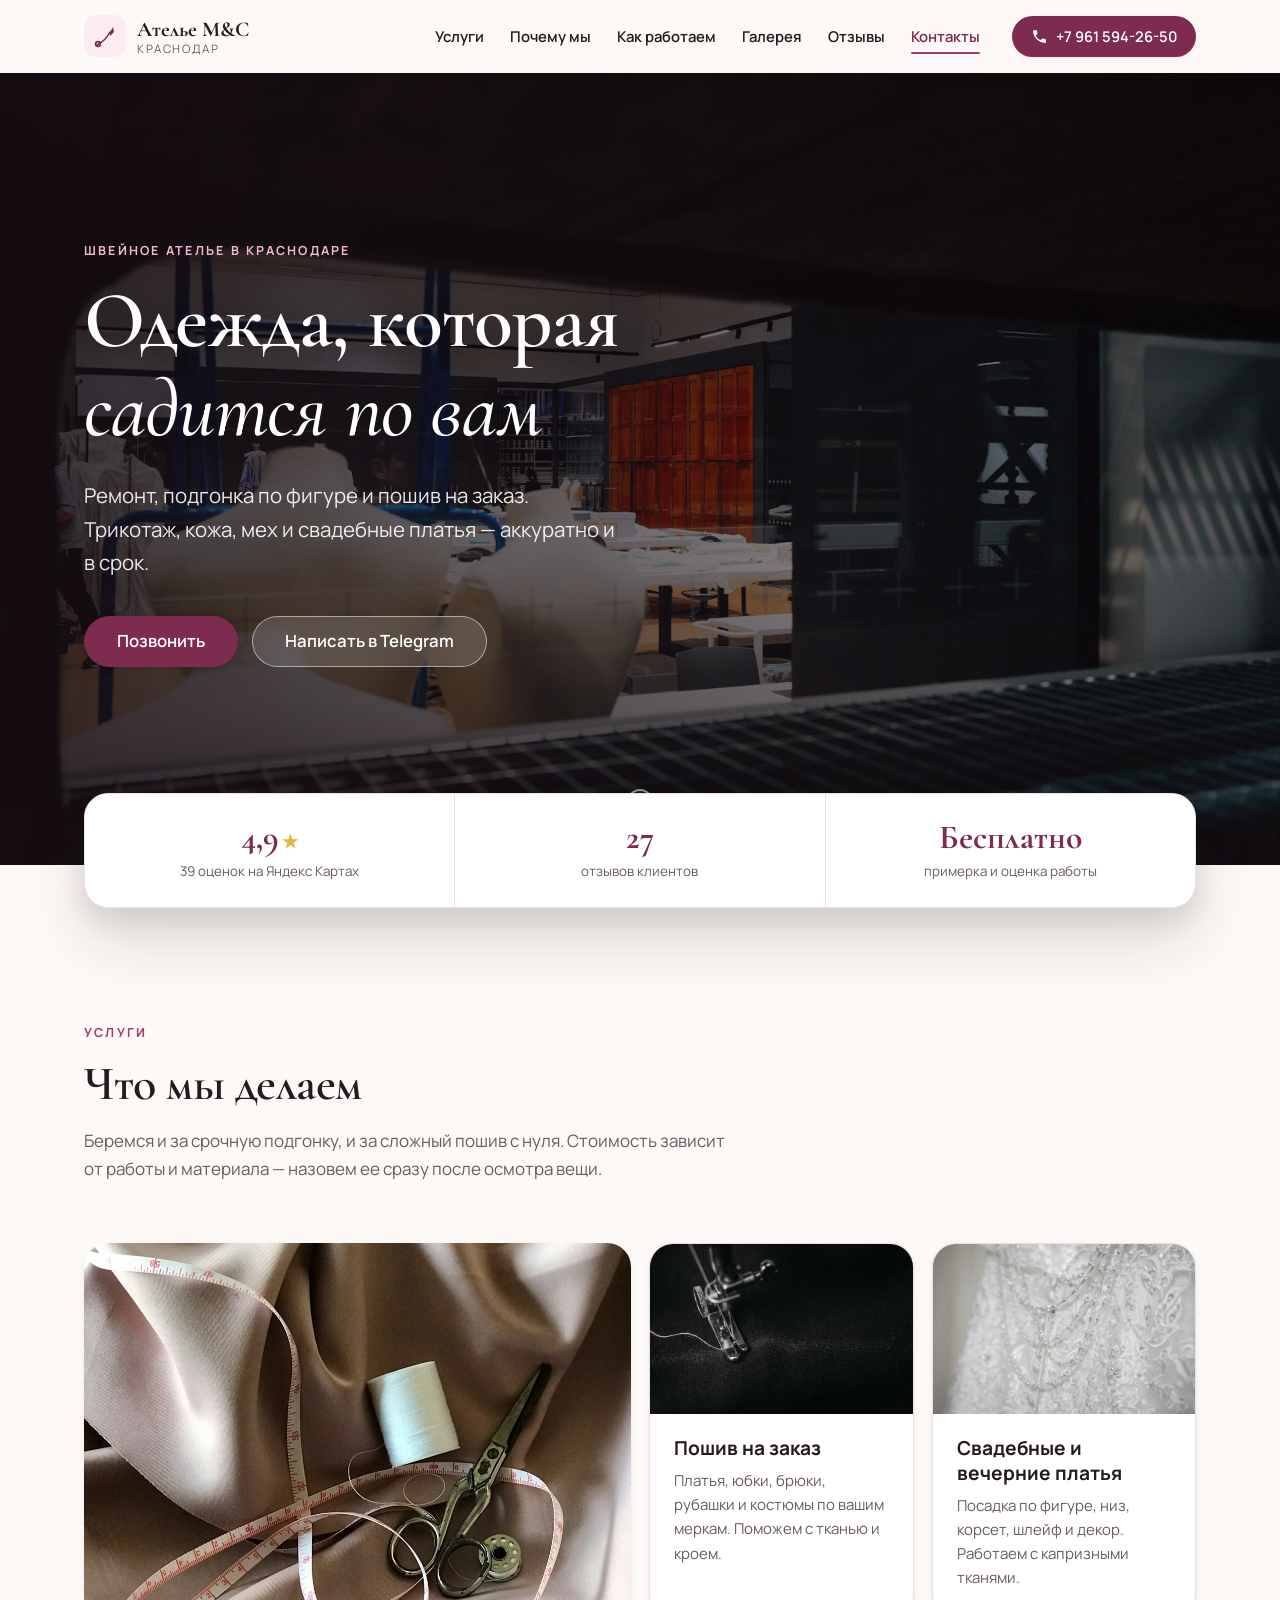
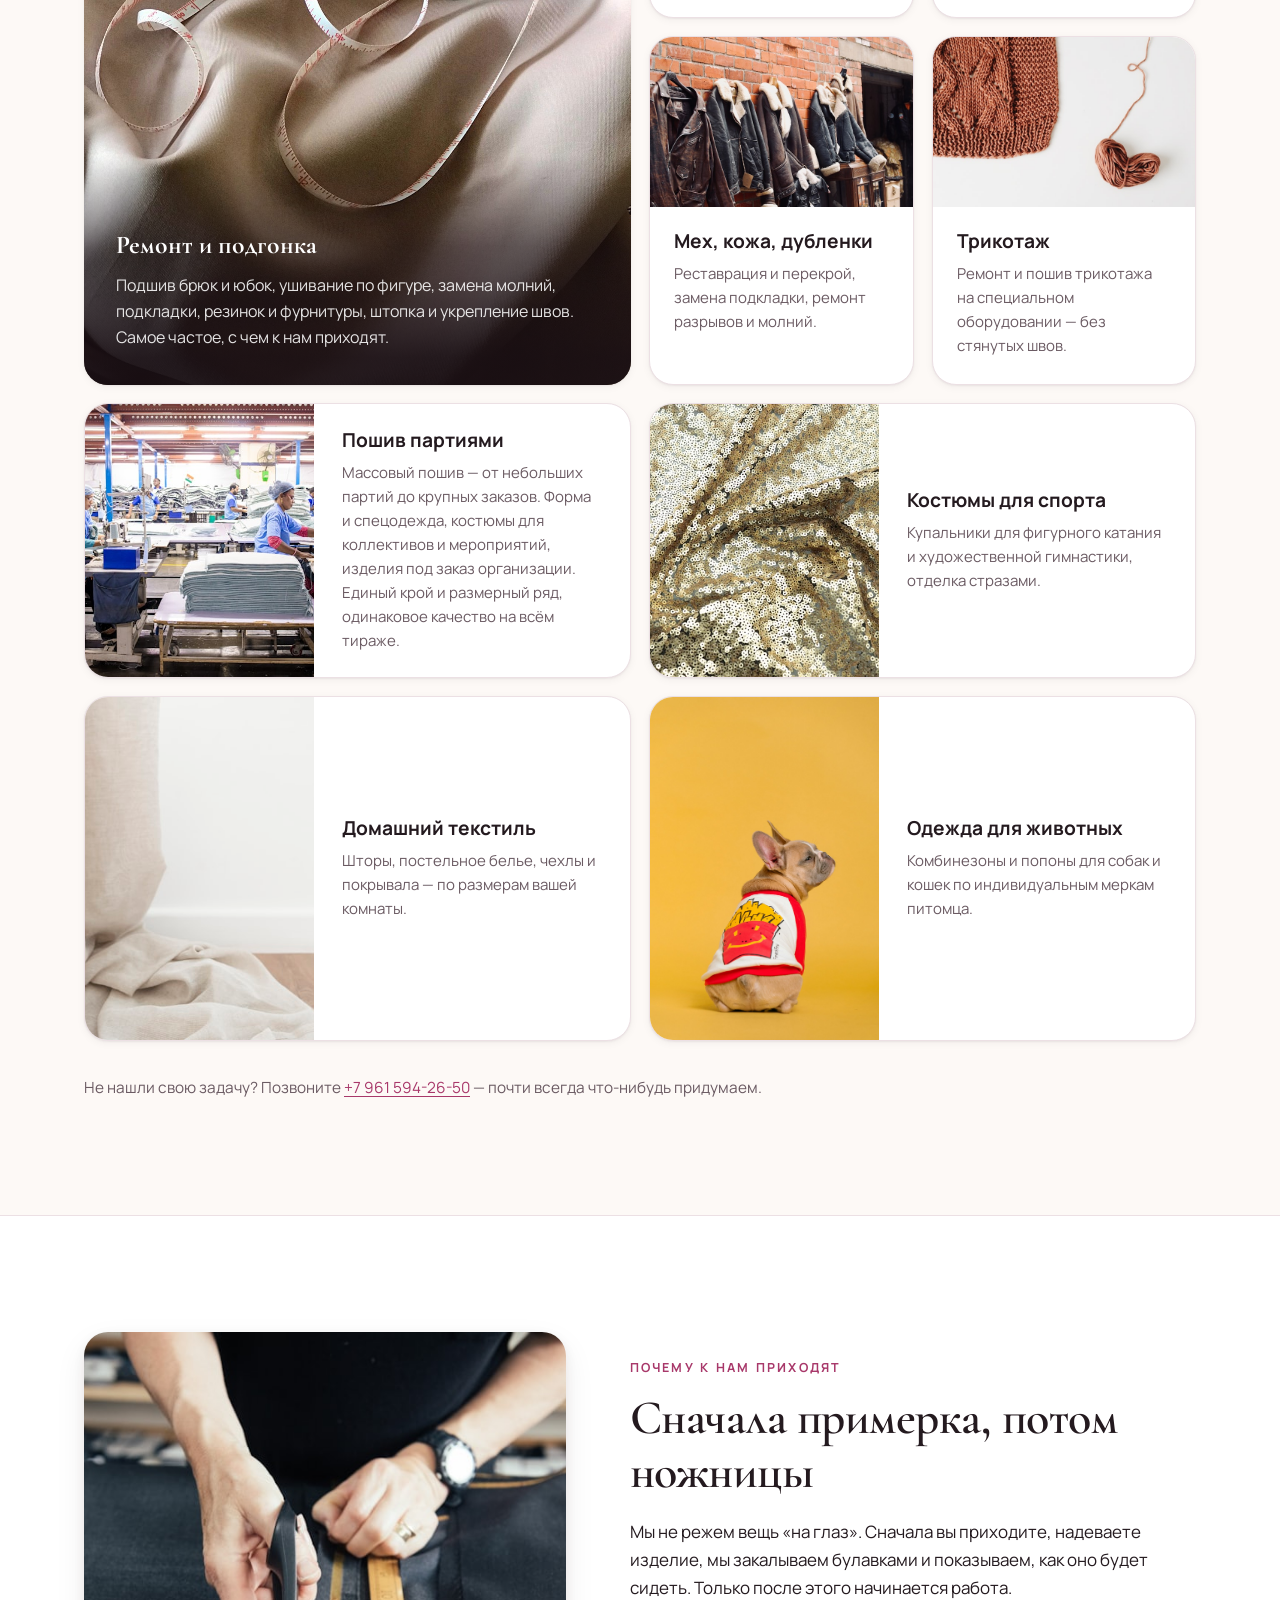
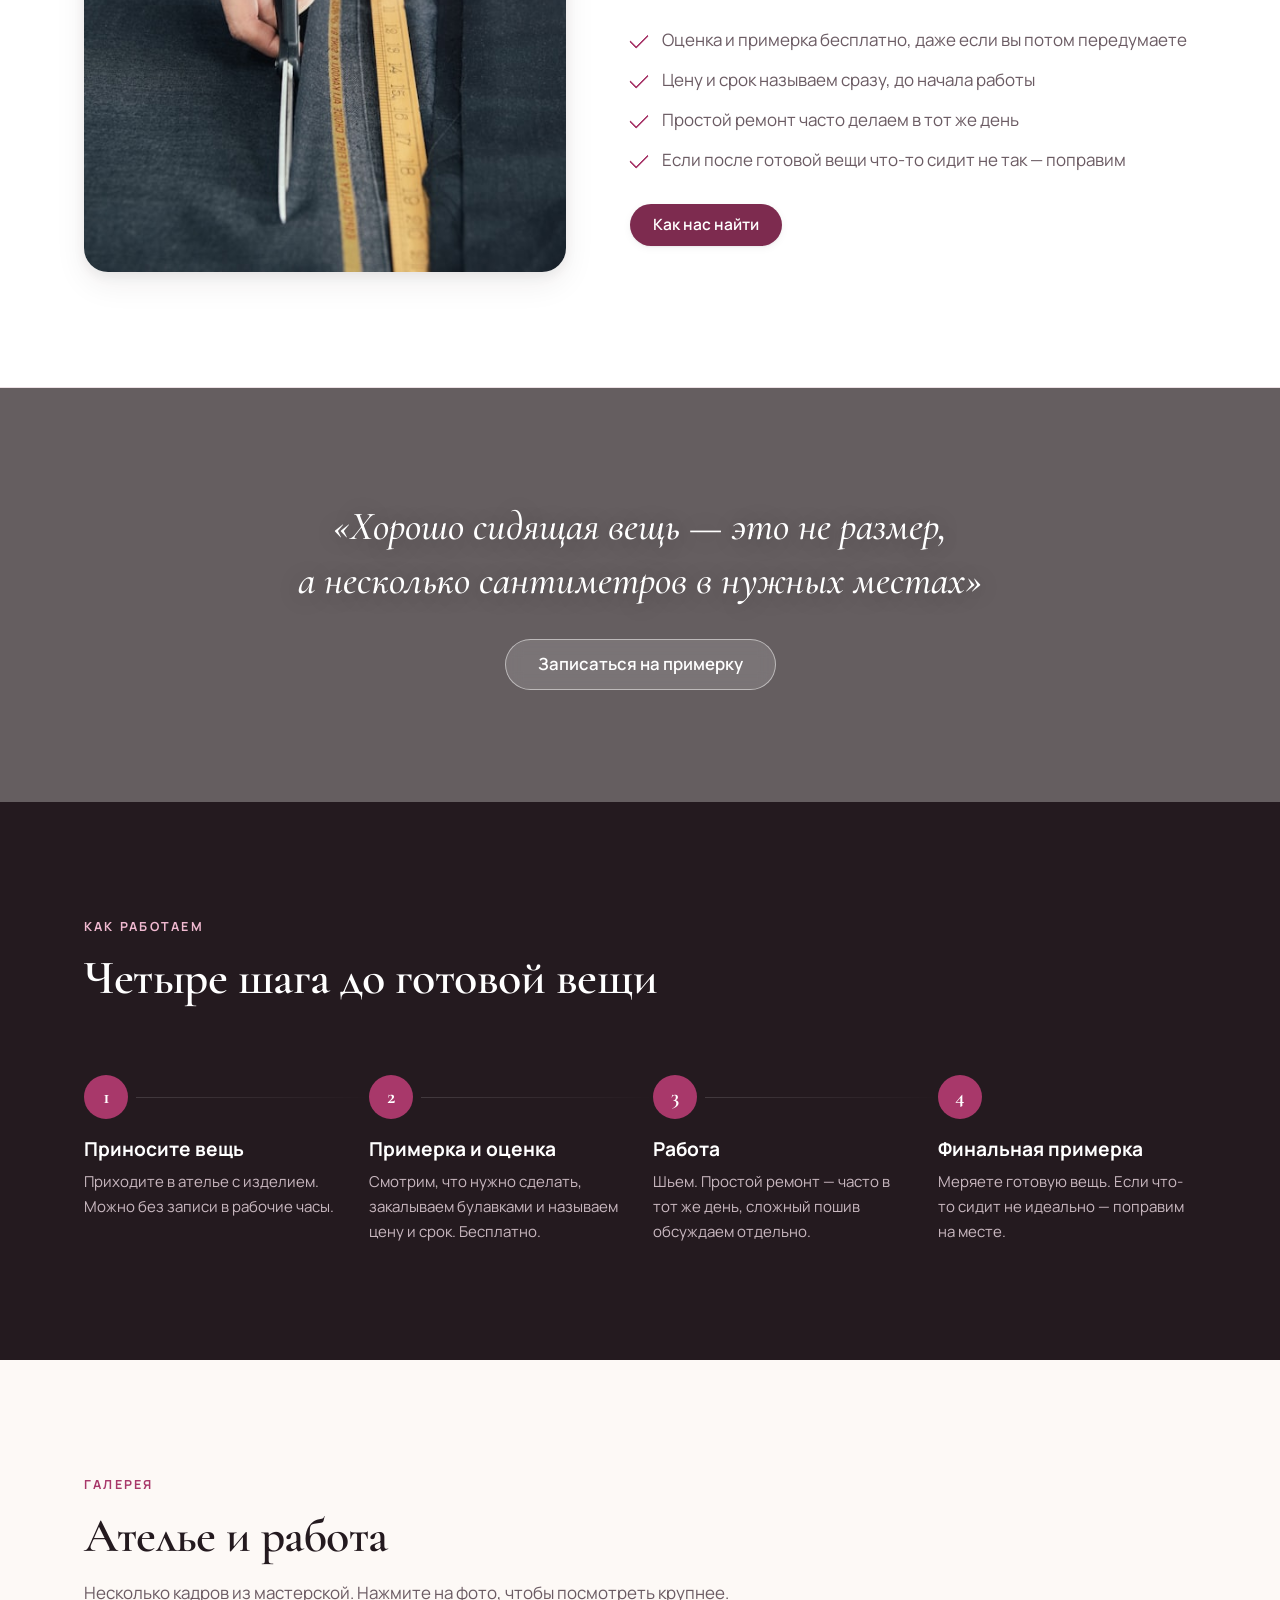
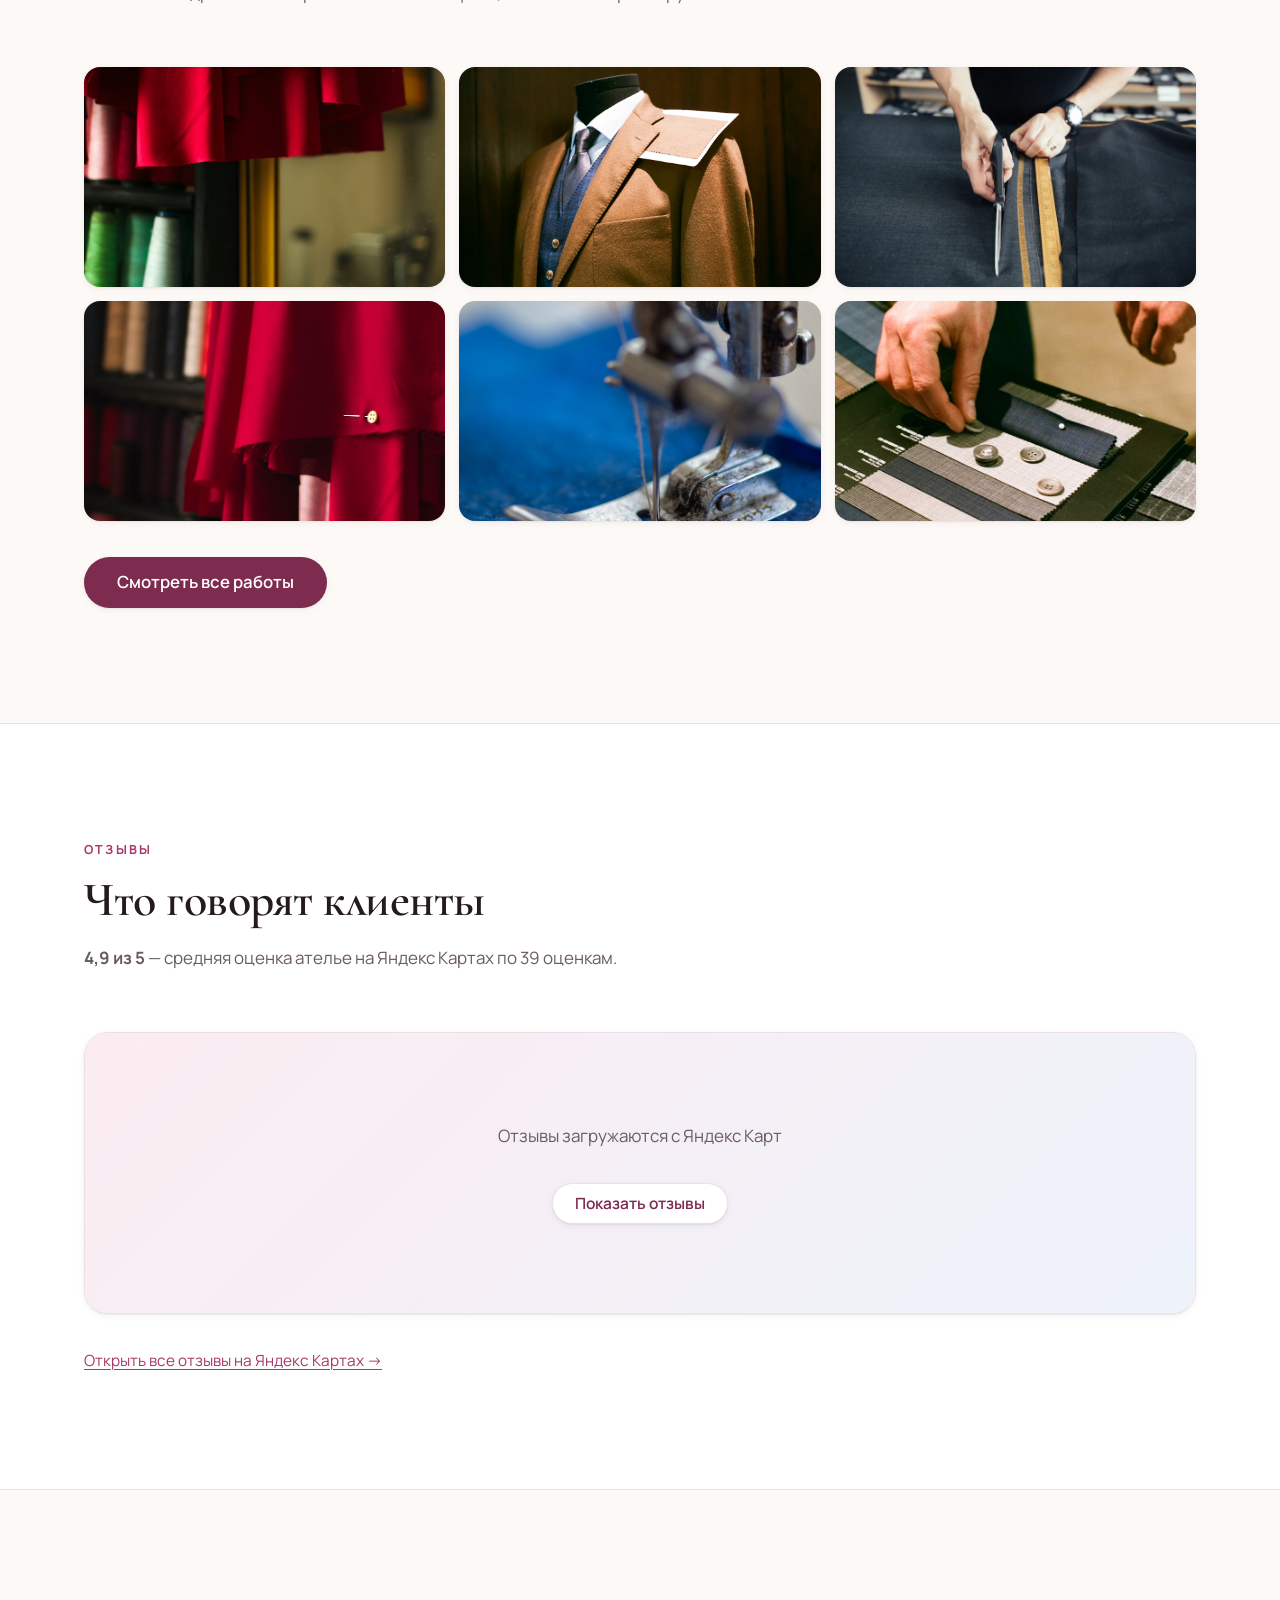
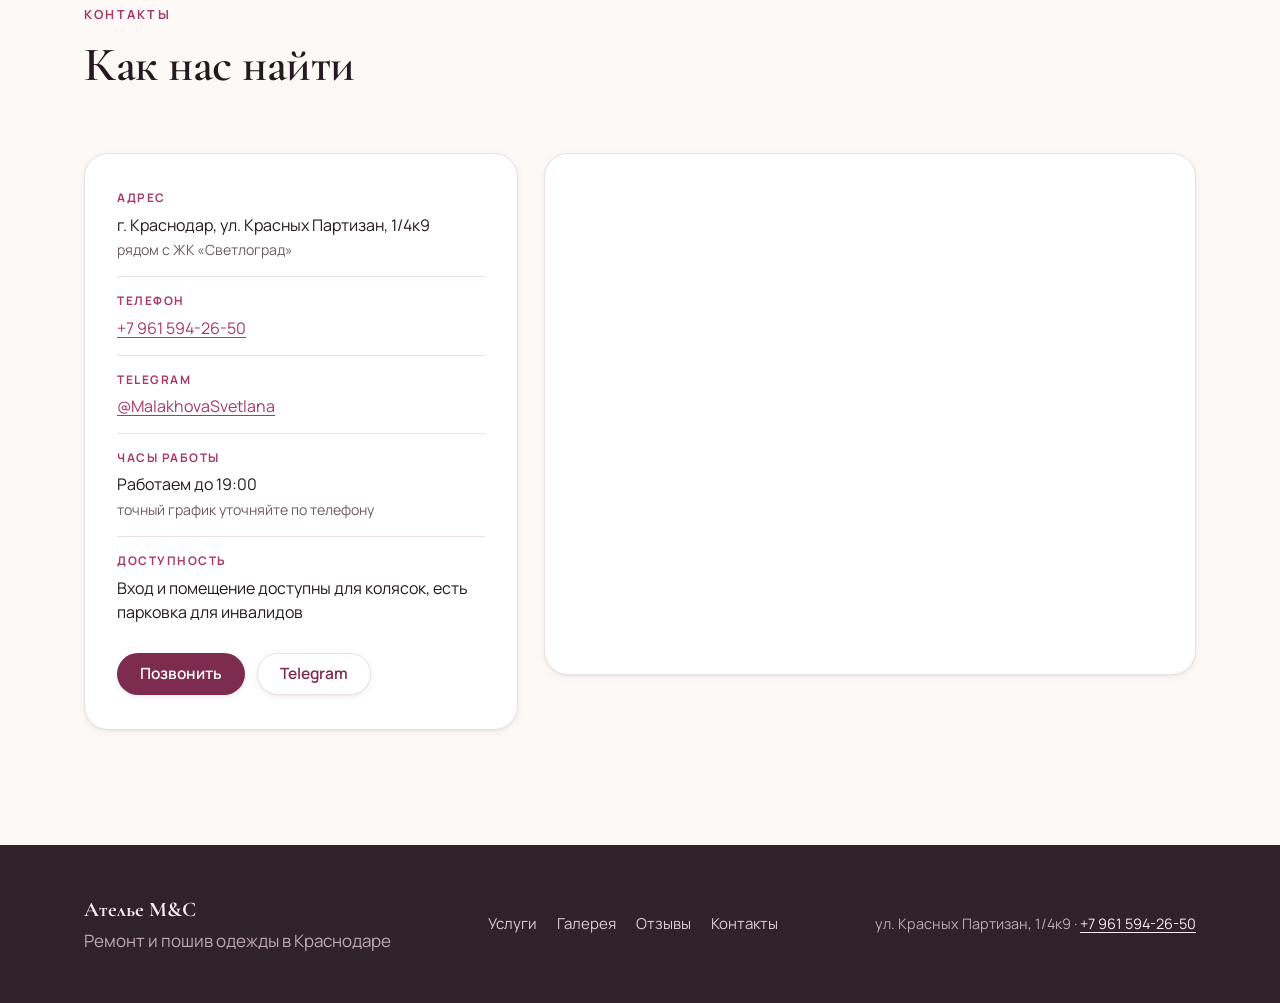
==== index.html @ f1eec24e "Услуга «Пошив партиями» и окно выбора мессенджера Услуги: - добавлена девятая карточка «Пошив партия" ====
<!DOCTYPE html>
<html lang="ru">
<head>
<meta charset="UTF-8">
<meta name="viewport" content="width=device-width, initial-scale=1">
<title>Ателье M&amp;C — ремонт и пошив одежды в Краснодаре</title>
<meta name="description" content="Ателье M&amp;C на ул. Красных Партизан, 1/4к9 в Краснодаре: ремонт и подгонка одежды, пошив на заказ, свадебные платья, мех и кожа, трикотаж. Рейтинг 4,9 на Яндекс Картах. Тел. +7 961 594-26-50.">
<link rel="canonical" href="https://atelier-mc.vercel.app/">
<meta name="theme-color" content="#241a1f">

<meta property="og:type" content="website">
<meta property="og:locale" content="ru_RU">
<meta property="og:site_name" content="Ателье M&amp;C">
<meta property="og:title" content="Ателье M&amp;C — ремонт и пошив одежды в Краснодаре">
<meta property="og:description" content="Ремонт, подгонка и пошив одежды на ул. Красных Партизан, 1/4к9. Свадебные платья, мех, кожа, трикотаж. Рейтинг 4,9 на Яндекс Картах.">
<meta property="og:url" content="https://atelier-mc.vercel.app/">
<meta property="og:image" content="https://atelier-mc.vercel.app/og.svg">
<meta name="twitter:card" content="summary_large_image">

<link rel="icon" type="image/svg+xml" href="/favicon.svg">
<link rel="apple-touch-icon" href="/favicon.svg">

<link rel="preconnect" href="https://fonts.googleapis.com">
<link rel="preconnect" href="https://fonts.gstatic.com" crossorigin>
<link rel="preload" as="image" href="/photos/hero.jpg">
<link href="https://fonts.googleapis.com/css2?family=Cormorant+Garamond:wght@500;600;700&family=Manrope:wght@400;500;600;700&display=swap" rel="stylesheet">
<link rel="stylesheet" href="/styles.css">
<script>document.documentElement.className+=" js";</script>
</head>
<body>

<a class="skip-link" href="#main">Перейти к содержанию</a>

<header class="site-header" id="top">
  <div class="wrap header-inner">
    <a class="brand" href="#top" aria-label="Ателье M&amp;C — на главную">
      <span class="brand-mark" aria-hidden="true">
        <svg viewBox="0 0 32 32" width="32" height="32" fill="none">
          <path d="M8 25c6-3 10-7 13-13" stroke="currentColor" stroke-width="1.6" stroke-linecap="round"/>
          <path d="M21 12l3-5 1 5-4 4z" fill="currentColor"/>
          <circle cx="9" cy="24" r="2.4" stroke="currentColor" stroke-width="1.6"/>
        </svg>
      </span>
      <span class="brand-text">
        <strong>Ателье M&amp;C</strong>
        <small>Краснодар</small>
      </span>
    </a>

    <nav class="site-nav" id="site-nav" aria-label="Основная навигация">
      <a href="#services">Услуги</a>
      <a href="#why">Почему мы</a>
      <a href="#how">Как работаем</a>
      <a href="/gallery">Галерея</a>
      <a href="#reviews">Отзывы</a>
      <a href="#contacts">Контакты</a>
    </nav>

    <a class="btn btn-primary header-cta" href="tel:+79615942650">
      <svg viewBox="0 0 24 24" width="17" height="17" aria-hidden="true"><path d="M6.6 10.8a15.1 15.1 0 006.6 6.6l2.2-2.2a1 1 0 011-.24 11.4 11.4 0 003.6.58 1 1 0 011 1V20a1 1 0 01-1 1A17 17 0 013 4a1 1 0 011-1h3.5a1 1 0 011 1c0 1.25.2 2.46.57 3.6a1 1 0 01-.25 1z" fill="currentColor"/></svg>
      +7 961 594-26-50
    </a>

    <button class="burger" id="burger" aria-label="Открыть меню" aria-expanded="false" aria-controls="site-nav">
      <span></span><span></span><span></span>
    </button>
  </div>
</header>

<main id="main">

  <!-- ── Hero: фото на весь экран ──────────────────────────── -->
  <section class="hero">
    <div class="hero-media" aria-hidden="true">
      <img src="/photos/hero.jpg"
           alt="" width="1800" height="1200" fetchpriority="high">
    </div>
    <div class="wrap">
     <div class="hero-content">
      <p class="eyebrow light reveal">Швейное ателье в Краснодаре</p>
      <h1 class="reveal">Одежда, которая<br><em>садится по вам</em></h1>
      <p class="lead reveal">Ремонт, подгонка по фигуре и пошив на заказ.
        Трикотаж, кожа, мех и свадебные платья — аккуратно и в срок.</p>
      <div class="hero-actions reveal">
        <a class="btn btn-primary btn-lg" href="tel:+79615942650">Позвонить</a>
        <a class="btn btn-glass btn-lg" href="https://t.me/MalakhovaSvetlana" target="_blank" rel="noopener">Написать в Telegram</a>
      </div>
     </div>
    </div>
    <a class="scroll-hint" href="#services" aria-label="К услугам"><span></span></a>
  </section>

  <!-- ── Цифры: карточка внахлёст на фото ──────────────────── -->
  <div class="wrap">
    <ul class="trust reveal">
      <li>
        <span class="trust-big">4,9<span class="star">★</span></span>
        <span class="trust-sub">39 оценок на Яндекс Картах</span>
      </li>
      <li>
        <span class="trust-big">27</span>
        <span class="trust-sub">отзывов клиентов</span>
      </li>
      <li>
        <span class="trust-big">Бесплатно</span>
        <span class="trust-sub">примерка и оценка работы</span>
      </li>
    </ul>
  </div>

  <!-- ── Услуги: мозаика с фотографиями ────────────────────── -->
  <section id="services" class="section">
    <div class="wrap">
      <header class="section-head reveal">
        <p class="eyebrow">Услуги</p>
        <h2>Что мы делаем</h2>
        <p class="section-lead">Беремся и за срочную подгонку, и за сложный пошив с нуля.
          Стоимость зависит от работы и материала — назовем ее сразу после осмотра вещи.</p>
      </header>

      <div class="services-grid stagger">
        <article class="s-card feature reveal">
          <img class="s-img" src="/photos/s1-remont.jpg"
               alt="Сантиметровая лента и портновские ножницы" loading="lazy" width="1100" height="800">
          <div class="s-overlay">
            <h3>Ремонт и подгонка</h3>
            <p>Подшив брюк и юбок, ушивание по фигуре, замена молний, подкладки, резинок
              и фурнитуры, штопка и укрепление швов. Самое частое, с чем к нам приходят.</p>
          </div>
        </article>

        <article class="s-card reveal">
          <img class="s-img" src="/photos/s2-poshiv.jpg"
               alt="Лапка швейной машины с нитью на темной ткани" loading="lazy" width="700" height="500">
          <div class="s-body">
            <h3>Пошив на заказ</h3>
            <p>Платья, юбки, брюки, рубашки и костюмы по вашим меркам. Поможем с тканью и кроем.</p>
          </div>
        </article>

        <article class="s-card reveal">
          <img class="s-img" src="/photos/s3-svadba.jpg"
               alt="Свадебное платье с бисерной вышивкой крупным планом" loading="lazy" width="700" height="500">
          <div class="s-body">
            <h3>Свадебные и вечерние платья</h3>
            <p>Посадка по фигуре, низ, корсет, шлейф и декор. Работаем с капризными тканями.</p>
          </div>
        </article>

        <article class="s-card reveal">
          <img class="s-img" src="/photos/s4-kozha.jpg"
               alt="Кожаные куртки на вешалках у кирпичной стены" loading="lazy" width="700" height="500">
          <div class="s-body">
            <h3>Мех, кожа, дубленки</h3>
            <p>Реставрация и перекрой, замена подкладки, ремонт разрывов и молний.</p>
          </div>
        </article>

        <article class="s-card reveal">
          <img class="s-img" src="/photos/s5-trikotazh.jpg"
               alt="Коричневое трикотажное полотно крупным планом" loading="lazy" width="700" height="500">
          <div class="s-body">
            <h3>Трикотаж</h3>
            <p>Ремонт и пошив трикотажа на специальном оборудовании — без стянутых швов.</p>
          </div>
        </article>

        <article class="s-card wide reveal">
          <img class="s-img" src="/photos/s9-partii.jpg"
               alt="Пошив изделий партиями в швейном цехе" loading="lazy" width="700" height="500">
          <div class="s-body">
            <h3>Пошив партиями</h3>
            <p>Массовый пошив — от небольших партий до крупных заказов. Форма и спецодежда,
              костюмы для коллективов и мероприятий, изделия под заказ организации.
              Единый крой и размерный ряд, одинаковое качество на всём тираже.</p>
          </div>
        </article>

        <article class="s-card wide reveal">
          <img class="s-img" src="/photos/s6-sport.jpg"
               alt="Золотистая ткань с пайетками" loading="lazy" width="700" height="500">
          <div class="s-body">
            <h3>Костюмы для спорта</h3>
            <p>Купальники для фигурного катания и художественной гимнастики, отделка стразами.</p>
          </div>
        </article>

        <article class="s-card wide reveal">
          <img class="s-img" src="/photos/s7-tekstil.jpg"
               alt="Бежевая штора из плотной ткани" loading="lazy" width="700" height="500">
          <div class="s-body">
            <h3>Домашний текстиль</h3>
            <p>Шторы, постельное белье, чехлы и покрывала — по размерам вашей комнаты.</p>
          </div>
        </article>

        <article class="s-card wide reveal">
          <img class="s-img" src="/photos/s8-zhivotnye.jpg"
               alt="Французский бульдог в красно-белой рубашке" loading="lazy" width="1100" height="600">
          <div class="s-body">
            <h3>Одежда для животных</h3>
            <p>Комбинезоны и попоны для собак и кошек по индивидуальным меркам питомца.</p>
          </div>
        </article>
      </div>

      <p class="note reveal">Не нашли свою задачу? Позвоните
        <a href="tel:+79615942650">+7 961 594-26-50</a> — почти всегда что-нибудь придумаем.</p>
    </div>
  </section>

  <!-- ── Почему мы: текст и фото рядом ─────────────────────── -->
  <section id="why" class="section section-alt">
    <div class="wrap split">
      <div class="split-media reveal">
        <img src="/photos/why-raskroy.jpg"
             alt="Раскрой ткани портновскими ножницами" loading="lazy" width="900" height="1100">
      </div>
      <div class="split-text reveal">
        <p class="eyebrow">Почему к нам приходят</p>
        <h2>Сначала примерка, потом ножницы</h2>
        <p>Мы не режем вещь «на глаз». Сначала вы приходите, надеваете изделие,
          мы закалываем булавками и показываем, как оно будет сидеть. Только после
          этого начинается работа.</p>
        <ul class="ticks">
          <li>Оценка и примерка бесплатно, даже если вы потом передумаете</li>
          <li>Цену и срок называем сразу, до начала работы</li>
          <li>Простой ремонт часто делаем в тот же день</li>
          <li>Если после готовой вещи что-то сидит не так — поправим</li>
        </ul>
        <a class="btn btn-primary" href="#contacts">Как нас найти</a>
      </div>
    </div>
  </section>

  <!-- ── Баннер во всю ширину ──────────────────────────────── -->
  <section class="banner" aria-label="О мастерской">
    <div class="wrap banner-inner reveal">
      <p class="banner-quote">«Хорошо сидящая вещь — это не размер,<br>а несколько сантиметров в нужных местах»</p>
      <button class="btn btn-glass btn-lg" type="button" data-open-contacts>Записаться на примерку</button>
    </div>
  </section>

  <!-- ── Как работаем: тёмная секция ───────────────────────── -->
  <section id="how" class="section section-dark">
    <div class="wrap">
      <header class="section-head reveal">
        <p class="eyebrow light">Как работаем</p>
        <h2>Четыре шага до готовой вещи</h2>
      </header>

      <ol class="steps stagger">
        <li class="step reveal"><span class="step-num">1</span>
          <h3>Приносите вещь</h3>
          <p>Приходите в ателье с изделием. Можно без записи в рабочие часы.</p>
        </li>
        <li class="step reveal"><span class="step-num">2</span>
          <h3>Примерка и оценка</h3>
          <p>Смотрим, что нужно сделать, закалываем булавками и называем цену и срок. Бесплатно.</p>
        </li>
        <li class="step reveal"><span class="step-num">3</span>
          <h3>Работа</h3>
          <p>Шьем. Простой ремонт — часто в тот же день, сложный пошив обсуждаем отдельно.</p>
        </li>
        <li class="step reveal"><span class="step-num">4</span>
          <h3>Финальная примерка</h3>
          <p>Меряете готовую вещь. Если что-то сидит не идеально — поправим на месте.</p>
        </li>
      </ol>
    </div>
  </section>

  <!-- ── Галерея: витрина, полная — на /gallery ─────────── -->
  <section id="gallery" class="section">
    <div class="wrap">
      <header class="section-head reveal">
        <p class="eyebrow">Галерея</p>
        <h2>Ателье и работа</h2>
        <p class="section-lead">Несколько кадров из мастерской. Нажмите на фото, чтобы посмотреть крупнее.</p>
      </header>

      <div class="gallery teaser stagger">
        <button class="shot reveal" type="button" data-full="/photos/g1-platie-big.jpg">
          <img src="/photos/g1-platie.jpg" alt="Красное платье на вешалке рядом с катушками ниток" loading="lazy" width="1100" height="1100">
        </button>
        <button class="shot reveal" type="button" data-full="/photos/g5-maneken-big.jpg">
          <img src="/photos/g5-maneken.jpg" alt="Костюм на портновском манекене" loading="lazy" width="1100" height="600">
        </button>
        <button class="shot reveal" type="button" data-full="/photos/g4-raskroy-big.jpg">
          <img src="/photos/g4-raskroy.jpg" alt="Раскрой ткани ножницами" loading="lazy" width="800" height="1100">
        </button>
        <button class="shot reveal" type="button" data-full="/photos/g2-katushki-big.jpg">
          <img src="/photos/g2-katushki.jpg" alt="Стеллаж с разноцветными катушками ниток" loading="lazy" width="800" height="600">
        </button>
        <button class="shot reveal" type="button" data-full="/photos/g6-mashina-big.jpg">
          <img src="/photos/g6-mashina.jpg" alt="Швейная машина в мастерской" loading="lazy" width="800" height="600">
        </button>
        <button class="shot reveal" type="button" data-full="/photos/g10-master-big.jpg">
          <img src="/photos/g10-master.jpg" alt="Мастер за работой с тканью" loading="lazy" width="800" height="600">
        </button>
      </div>

      <div class="gallery-cta reveal">
        <a class="btn btn-primary btn-lg" href="/gallery">Смотреть все работы</a>
      </div>
    </div>
  </section>

  <!-- ── Отзывы ────────────────────────────────────────────── -->
  <section id="reviews" class="section section-alt">
    <div class="wrap">
      <header class="section-head reveal">
        <p class="eyebrow">Отзывы</p>
        <h2>Что говорят клиенты</h2>
        <p class="section-lead">
          <strong>4,9 из 5</strong> — средняя оценка ателье на Яндекс Картах по 39 оценкам.
        </p>
      </header>

      <div class="embed reveal"
           data-embed="https://yandex.ru/maps-reviews-widget/99204790133?comments"
           data-embed-title="Отзывы об ателье M&amp;C на Яндекс Картах"
           data-embed-height="650">
        <div class="embed-placeholder">
          <p>Отзывы загружаются с Яндекс Карт</p>
          <button class="btn btn-ghost" type="button" data-embed-load>Показать отзывы</button>
        </div>
      </div>

      <p class="note reveal">
        <a href="https://yandex.ru/maps/org/99204790133/reviews/" target="_blank" rel="noopener">
          Открыть все отзывы на Яндекс Картах →</a>
      </p>
    </div>
  </section>

  <!-- ── Контакты ──────────────────────────────────────────── -->
  <section id="contacts" class="section">
    <div class="wrap">
      <header class="section-head reveal">
        <p class="eyebrow">Контакты</p>
        <h2>Как нас найти</h2>
      </header>

      <div class="contacts-grid">
        <div class="contact-card reveal">
          <dl class="contact-list">
            <div>
              <dt>Адрес</dt>
              <dd>г. Краснодар, ул. Красных Партизан, 1/4к9<br>
                <span class="muted">рядом с ЖК «Светлоград»</span></dd>
            </div>
            <div>
              <dt>Телефон</dt>
              <dd><a href="tel:+79615942650">+7 961 594-26-50</a></dd>
            </div>
            <div>
              <dt>Telegram</dt>
              <dd><a href="https://t.me/MalakhovaSvetlana" target="_blank" rel="noopener">@MalakhovaSvetlana</a></dd>
            </div>
            <div>
              <dt>Часы работы</dt>
              <!-- TODO: подставьте точный график, см. README.md -->
              <dd>Работаем до 19:00<br>
                <span class="muted">точный график уточняйте по телефону</span></dd>
            </div>
            <div>
              <dt>Доступность</dt>
              <dd>Вход и помещение доступны для колясок, есть парковка для инвалидов</dd>
            </div>
          </dl>

          <div class="contact-actions">
            <a class="btn btn-primary" href="tel:+79615942650">Позвонить</a>
            <a class="btn btn-ghost" href="https://t.me/MalakhovaSvetlana" target="_blank" rel="noopener">Telegram</a>
          </div>
        </div>

        <div class="embed embed-map reveal"
             data-embed="https://yandex.ru/map-widget/v1/?ll=38.899008%2C45.081102&mode=poi&poi%5Bpoint%5D=38.898582%2C45.081387&poi%5Buri%5D=ymapsbm1%3A%2F%2Forg%3Foid%3D99204790133&z=17"
             data-embed-title="Ателье M&amp;C на карте Краснодара"
             data-embed-height="520"
             data-embed-auto>
          <div class="embed-placeholder">
            <p>Карта загружается…</p>
            <button class="btn btn-ghost" type="button" data-embed-load>Показать карту</button>
          </div>
        </div>
      </div>
    </div>
  </section>

</main>

<footer class="site-footer">
  <div class="wrap footer-inner">
    <div>
      <strong>Ателье M&amp;C</strong>
      <p class="muted">Ремонт и пошив одежды в Краснодаре</p>
    </div>
    <nav class="footer-nav" aria-label="Навигация в подвале">
      <a href="#services">Услуги</a>
      <a href="/gallery">Галерея</a>
      <a href="#reviews">Отзывы</a>
      <a href="#contacts">Контакты</a>
    </nav>
    <p class="muted small">ул. Красных Партизан, 1/4к9 · <a href="tel:+79615942650">+7 961 594-26-50</a></p>
  </div>
</footer>

<div class="action-bar">
  <a class="btn btn-primary" href="tel:+79615942650">Позвонить</a>
  <a class="btn btn-tg" href="https://t.me/MalakhovaSvetlana" target="_blank" rel="noopener">Telegram</a>
</div>

<!-- ── Окно «Написать нам» ─────────────────────────────────── -->
<div class="modal" id="contact-modal" role="dialog" aria-modal="true" aria-labelledby="cm-title" hidden>
  <div class="modal-card">
    <button class="modal-close" type="button" aria-label="Закрыть">✕</button>
    <h2 id="cm-title">Записаться на примерку</h2>
    <p>Выберите, где вам удобнее написать. Ответим в рабочее время.</p>

    <ul class="channels">
      <li>
        <a class="channel channel-tg" href="https://t.me/MalakhovaSvetlana" target="_blank" rel="noopener">
          <span class="channel-icon" aria-hidden="true">
            <svg viewBox="0 0 24 24" width="21" height="21" fill="currentColor"><path d="M21.9 4.3l-3.1 14.8c-.2 1-.9 1.3-1.7.8l-4.7-3.5-2.3 2.2c-.3.3-.5.5-1 .5l.3-4.9 8.9-8c.4-.3-.1-.5-.6-.2L6.7 12.9l-4.7-1.5c-1-.3-1-1 .2-1.5l18.4-7.1c.9-.3 1.6.2 1.3 1.5z"/></svg>
          </span>
          <span class="channel-text"><strong>Telegram</strong><small>@MalakhovaSvetlana</small></span>
        </a>
      </li>
      <li>
        <a class="channel channel-wa" href="https://wa.me/79615942650" target="_blank" rel="noopener">
          <span class="channel-icon" aria-hidden="true">
            <svg viewBox="0 0 24 24" width="21" height="21" fill="currentColor"><path d="M12 2a10 10 0 00-8.6 15l-1.3 4.7 4.8-1.3A10 10 0 1012 2zm5.8 14.2c-.2.7-1.2 1.3-1.9 1.4-.5.1-1.2.2-3.4-.7-2.9-1.2-4.7-4.1-4.9-4.3-.1-.2-1.1-1.5-1.1-2.8s.7-2 .9-2.2c.2-.3.5-.3.7-.3h.5c.2 0 .4 0 .6.5l.8 2c.1.2.1.4 0 .5l-.3.5-.4.4c-.1.1-.3.3-.1.6.2.3.8 1.3 1.7 2.1 1.2 1 2.1 1.4 2.4 1.5.2.1.4.1.6-.1l.8-1c.2-.2.3-.2.6-.1l2 1c.3.1.4.2.5.3 0 .1 0 .6-.3 1.3z"/></svg>
          </span>
          <span class="channel-text"><strong>WhatsApp</strong><small>+7 961 594-26-50</small></span>
        </a>
      </li>
      <!-- ВКонтакте: пришлите адрес вашей страницы и раскомментируйте этот блок,
           подставив ссылку вместо ССЫЛКА_НА_ВК
      <li>
        <a class="channel channel-vk" href="ССЫЛКА_НА_ВК" target="_blank" rel="noopener">
          <span class="channel-icon" aria-hidden="true">
            <svg viewBox="0 0 24 24" width="21" height="21" fill="currentColor"><path d="M12.8 16.6c-5 0-8.2-3.5-8.3-9.3h2.6c.1 4.3 2 6.1 3.4 6.5V7.3h2.4v3.6c1.4-.2 2.9-1.8 3.4-3.6h2.4c-.4 2.2-1.9 3.8-3 4.5 1.1.5 2.8 1.9 3.5 4.8h-2.7c-.5-1.8-1.8-3.2-3.6-3.4v3.4h-.1z"/></svg>
          </span>
          <span class="channel-text"><strong>ВКонтакте</strong><small>написать в сообщения</small></span>
        </a>
      </li>
      -->
      <li>
        <a class="channel channel-tel" href="tel:+79615942650">
          <span class="channel-icon" aria-hidden="true">
            <svg viewBox="0 0 24 24" width="21" height="21" fill="currentColor"><path d="M6.6 10.8a15.1 15.1 0 006.6 6.6l2.2-2.2a1 1 0 011-.24 11.4 11.4 0 003.6.58 1 1 0 011 1V20a1 1 0 01-1 1A17 17 0 013 4a1 1 0 011-1h3.5a1 1 0 011 1c0 1.25.2 2.46.57 3.6a1 1 0 01-.25 1z"/></svg>
          </span>
          <span class="channel-text"><strong>Позвонить</strong><small>+7 961 594-26-50</small></span>
        </a>
      </li>
    </ul>

    <p class="modal-note">Примерка и оценка работы — бесплатно</p>
  </div>
</div>

<div class="lightbox" id="lightbox" role="dialog" aria-modal="true" aria-label="Просмотр фотографии" hidden>
  <button class="lb-close" type="button" aria-label="Закрыть">✕</button>
  <button class="lb-nav lb-prev" type="button" aria-label="Предыдущее фото">‹</button>
  <img class="lb-img" alt="">
  <button class="lb-nav lb-next" type="button" aria-label="Следующее фото">›</button>
  <p class="lb-caption" aria-live="polite"></p>
</div>

<script type="application/ld+json">
{
  "@context": "https://schema.org",
  "@type": "ClothingStore",
  "name": "Ателье M&C",
  "description": "Ремонт, подгонка и пошив одежды в Краснодаре: свадебные платья, мех, кожа, трикотаж, домашний текстиль.",
  "url": "https://atelier-mc.vercel.app/",
  "telephone": "+7-961-594-26-50",
  "image": "https://atelier-mc.vercel.app/og.svg",
  "address": {
    "@type": "PostalAddress",
    "streetAddress": "ул. Красных Партизан, 1/4к9",
    "addressLocality": "Краснодар",
    "postalCode": "350012",
    "addressCountry": "RU"
  },
  "geo": { "@type": "GeoCoordinates", "latitude": 45.081387, "longitude": 38.898582 },
  "sameAs": [
    "https://t.me/MalakhovaSvetlana",
    "https://yandex.ru/maps/org/99204790133/"
  ]
}
</script>

<script src="/app.js" defer></script>
</body>
</html>
---- styles.css ----
/* ── Токены ──────────────────────────────────────────────── */
:root{
  --ink:#241a1f;
  --ink-2:#2f2229;
  --ink-soft:#6b5b63;
  --rose:#a8386a;
  --rose-dark:#7d2b4f;
  --blush:#fbecf1;
  --cream:#fdf9f6;
  --line:#ece0e4;
  --line-dark:rgba(255,255,255,.14);

  --shadow-sm:0 1px 2px rgba(36,26,31,.06), 0 2px 8px rgba(36,26,31,.05);
  --shadow-md:0 4px 12px rgba(36,26,31,.07), 0 12px 32px rgba(36,26,31,.07);
  --shadow-lg:0 12px 28px rgba(36,26,31,.10), 0 32px 64px rgba(36,26,31,.14);

  --r-sm:10px; --r-md:16px; --r-lg:24px; --r-pill:999px;
  --header-h:72px;
  --wrap:1160px;

  --serif:"Cormorant Garamond",Georgia,"Times New Roman",serif;
  --sans:"Manrope",-apple-system,"Segoe UI",Roboto,Arial,sans-serif;
}

*,*::before,*::after{box-sizing:border-box}
html{scroll-behavior:smooth}
body{
  margin:0;
  font-family:var(--sans);
  font-size:17px;
  line-height:1.65;
  color:var(--ink);
  background:var(--cream);
  -webkit-font-smoothing:antialiased;
  overflow-x:hidden;
}
img{max-width:100%;display:block}
a{color:var(--rose);text-decoration-thickness:1px;text-underline-offset:3px}
h1,h2,h3{font-family:var(--serif);font-weight:600;line-height:1.12;margin:0;letter-spacing:-.01em}
h1{font-size:clamp(2.7rem,7vw,5rem)}
h1 em{font-style:italic;font-weight:500}
h2{font-size:clamp(1.9rem,4vw,3rem)}
h3{font-size:1.2rem;font-family:var(--sans);font-weight:700;letter-spacing:0;line-height:1.3}
p{margin:0 0 1em}
p:last-child{margin-bottom:0}

.wrap{width:100%;max-width:var(--wrap);margin-inline:auto;padding-inline:24px}
.muted{color:var(--ink-soft)}
.small{font-size:.9rem}

.skip-link{position:absolute;left:-9999px;top:0;z-index:100;background:var(--rose-dark);color:#fff;padding:12px 20px}
.skip-link:focus{left:0}
:focus-visible{outline:2px solid var(--rose);outline-offset:3px;border-radius:4px}

/* ── Кнопки ──────────────────────────────────────────────── */
.btn{
  display:inline-flex;align-items:center;justify-content:center;gap:8px;
  padding:12px 22px;border:1px solid transparent;border-radius:var(--r-pill);
  font-family:var(--sans);font-size:.97rem;font-weight:600;line-height:1;
  text-decoration:none;cursor:pointer;white-space:nowrap;
  transition:transform .18s ease, box-shadow .18s ease, background .18s ease, color .18s ease, border-color .18s ease;
}
.btn:active{transform:translateY(1px)}
.btn-lg{padding:16px 32px;font-size:1.05rem}
.btn-primary{background:var(--rose-dark);color:#fff;box-shadow:var(--shadow-sm)}
.btn-primary:hover{background:var(--rose);box-shadow:var(--shadow-md);transform:translateY(-2px)}
.btn-ghost{background:#fff;color:var(--rose-dark);border-color:var(--line);box-shadow:var(--shadow-sm)}
.btn-ghost:hover{border-color:var(--rose);color:var(--rose);transform:translateY(-2px);box-shadow:var(--shadow-md)}
.btn-glass{background:rgba(255,255,255,.14);color:#fff;border-color:rgba(255,255,255,.5);backdrop-filter:blur(8px)}
.btn-glass:hover{background:rgba(255,255,255,.94);color:var(--ink);border-color:transparent;transform:translateY(-2px)}
.btn-tg{background:#27a7e7;color:#fff}
.btn-tg:hover{background:#1d94d0}

/* ── Шапка ───────────────────────────────────────────────── */
.site-header{
  position:sticky;top:0;z-index:40;
  background:rgba(253,249,246,.82);
  backdrop-filter:blur(14px);-webkit-backdrop-filter:blur(14px);
  border-bottom:1px solid transparent;
  transition:border-color .25s ease, box-shadow .25s ease;
}
.site-header.is-stuck{border-bottom-color:var(--line);box-shadow:0 4px 20px rgba(36,26,31,.05)}
.header-inner{display:flex;align-items:center;gap:20px;min-height:var(--header-h)}

.brand{display:flex;align-items:center;gap:11px;text-decoration:none;color:var(--ink);flex-shrink:0}
.brand-mark{display:grid;place-items:center;width:42px;height:42px;flex-shrink:0;border-radius:12px;background:var(--blush);color:var(--rose-dark)}
.brand-text{display:flex;flex-direction:column;line-height:1.15}
.brand-text strong{font-family:var(--serif);font-size:1.32rem;font-weight:700}
.brand-text small{font-size:.72rem;letter-spacing:.14em;text-transform:uppercase;color:var(--ink-soft)}

.site-nav{display:flex;gap:2px;margin-left:auto}
.site-nav a{
  position:relative;padding:9px 12px;border-radius:var(--r-pill);
  color:var(--ink);text-decoration:none;font-size:.93rem;font-weight:600;
  transition:background .18s ease,color .18s ease;
}
.site-nav a:hover{background:var(--blush);color:var(--rose-dark)}
.site-nav a.is-active{color:var(--rose-dark)}
.site-nav a.is-active::after{content:"";position:absolute;left:12px;right:12px;bottom:3px;height:2px;background:var(--rose);border-radius:2px}

.header-cta{padding:11px 18px;font-size:.92rem}
.burger{display:none;width:44px;height:44px;padding:0;flex-direction:column;justify-content:center;align-items:center;gap:5px;background:none;border:1px solid var(--line);border-radius:12px;cursor:pointer}
.burger span{display:block;width:19px;height:2px;background:var(--ink);border-radius:2px;transition:transform .25s ease,opacity .2s ease}
.burger[aria-expanded="true"] span:nth-child(1){transform:translateY(7px) rotate(45deg)}
.burger[aria-expanded="true"] span:nth-child(2){opacity:0}
.burger[aria-expanded="true"] span:nth-child(3){transform:translateY(-7px) rotate(-45deg)}

/* ── Hero с фотографией ──────────────────────────────────── */
.hero{
  position:relative;isolation:isolate;overflow:hidden;
  min-height:clamp(560px,88vh,900px);
  display:flex;align-items:center;
  padding:120px 0 150px;
  color:#fff;
}
.hero-media{position:absolute;inset:0;z-index:-2}
.hero-media img{width:100%;height:100%;object-fit:cover;transform:scale(1.1);will-change:transform}
.hero::after{
  content:"";position:absolute;inset:0;z-index:-1;
  background:
    linear-gradient(105deg, rgba(24,14,19,.86) 0%, rgba(24,14,19,.62) 46%, rgba(24,14,19,.28) 100%),
    linear-gradient(0deg, rgba(24,14,19,.55) 0%, transparent 42%);
}
.hero-content{max-width:760px}
.hero h1{margin-bottom:24px;text-shadow:0 2px 30px rgba(0,0,0,.28)}
.hero .lead{color:rgba(255,255,255,.9);max-width:540px}
.eyebrow{font-size:.78rem;font-weight:700;letter-spacing:.18em;text-transform:uppercase;color:var(--rose);margin-bottom:14px}
.eyebrow.light{color:#f0b9d0}
.lead{font-size:clamp(1.05rem,2vw,1.28rem);color:var(--ink-soft);margin-bottom:36px}
.hero-actions{display:flex;flex-wrap:wrap;gap:14px}

.scroll-hint{
  position:absolute;left:50%;bottom:34px;translate:-50% 0;
  width:26px;height:42px;border:2px solid rgba(255,255,255,.55);border-radius:14px;
  display:grid;justify-items:center;padding-top:7px;
}
.scroll-hint span{width:3px;height:8px;border-radius:2px;background:#fff;animation:wheel 1.9s ease-in-out infinite}
@keyframes wheel{0%{opacity:0;transform:translateY(0)}30%{opacity:1}70%{opacity:1;transform:translateY(12px)}100%{opacity:0;transform:translateY(14px)}}

/* ── Плашка с цифрами внахлёст ───────────────────────────── */
.trust{
  position:relative;z-index:2;margin:-72px 0 0;padding:0;list-style:none;
  display:grid;grid-template-columns:repeat(3,1fr);gap:1px;
  background:var(--line);border:1px solid var(--line);
  border-radius:var(--r-lg);overflow:hidden;box-shadow:var(--shadow-lg);
}
.trust li{background:#fff;padding:26px 24px;text-align:center}
.trust-big{display:block;font-family:var(--serif);font-size:2.1rem;font-weight:700;line-height:1.1;color:var(--rose-dark)}
.trust-big .star{font-size:1.15rem;margin-left:3px;color:#e8b63a}
.trust-sub{display:block;font-size:.84rem;color:var(--ink-soft);margin-top:5px;line-height:1.4}

/* ── Секции ──────────────────────────────────────────────── */
.section{padding:clamp(70px,9vw,120px) 0;scroll-margin-top:calc(var(--header-h) + 8px)}
.section-alt{background:#fff;border-block:1px solid var(--line)}
.section-dark{background:var(--ink);color:#f2eaed}
.section-dark h2,.section-dark h3{color:#fff}
.section-dark .section-lead,.section-dark p{color:#c9b8c0}
.section-head{max-width:660px;margin-bottom:clamp(40px,5vw,60px)}
.section-head h2{margin-bottom:16px}
.section-lead{color:var(--ink-soft)}
.note{margin-top:34px;color:var(--ink-soft);font-size:.96rem}

/* ── Услуги: мозаика с фото ──────────────────────────────── */
.services-grid{display:grid;grid-template-columns:repeat(4,1fr);grid-auto-flow:dense;gap:18px}
.s-card{
  position:relative;overflow:hidden;border-radius:var(--r-lg);
  background:#fff;border:1px solid var(--line);box-shadow:var(--shadow-sm);
  display:flex;flex-direction:column;
  transition:transform .28s ease,box-shadow .28s ease;
}
.s-card:hover{transform:translateY(-5px);box-shadow:var(--shadow-md)}
.s-img{width:100%;height:170px;object-fit:cover;transition:transform .6s cubic-bezier(.2,.7,.3,1)}
.s-card:hover .s-img{transform:scale(1.06)}
.s-body{padding:22px 24px 26px}
.s-body h3{margin-bottom:8px}
.s-body p{color:var(--ink-soft);font-size:.94rem;line-height:1.6}

/* большая карточка: текст поверх фото */
.s-card.feature{grid-column:span 2;grid-row:span 2;border:0}
.s-card.feature .s-img{height:100%;position:absolute;inset:0}
.s-card.feature .s-overlay{
  position:relative;margin-top:auto;padding:32px 32px 34px;color:#fff;
  background:linear-gradient(0deg,rgba(24,14,19,.92) 12%,rgba(24,14,19,.6) 60%,transparent 100%);
  min-height:230px;display:flex;flex-direction:column;justify-content:flex-end;
}
.s-card.feature h3{font-size:1.6rem;font-family:var(--serif);font-weight:700;margin-bottom:10px}
.s-card.feature p{color:rgba(255,255,255,.88);font-size:1rem}
/* широкая карточка: фото слева, текст справа */
.s-card.wide{grid-column:span 2;flex-direction:row;align-items:stretch}
.s-card.wide .s-img{width:42%;height:auto;min-height:190px;flex-shrink:0}
.s-card.wide .s-body{display:flex;flex-direction:column;justify-content:center;padding:24px 28px}
.section-alt .s-card{background:var(--cream)}

/* ── Сплит: текст + фото ─────────────────────────────────── */
.split{display:grid;grid-template-columns:.85fr 1fr;gap:clamp(28px,5vw,64px);align-items:center}
.split-media{position:relative;border-radius:var(--r-lg);overflow:hidden;box-shadow:var(--shadow-md)}
.split-media img{width:100%;height:clamp(360px,52vw,540px);object-fit:cover}
.split-text h2{margin-bottom:18px}
.ticks{list-style:none;margin:24px 0 30px;padding:0}
.ticks li{position:relative;padding-left:32px;margin-bottom:12px;color:var(--ink-soft)}
.ticks li::before{
  content:"";position:absolute;left:0;top:.45em;width:18px;height:10px;
  border-left:2.5px solid var(--rose);border-bottom:2.5px solid var(--rose);
  transform:rotate(-45deg);border-radius:1px;
}

/* ── Баннер ──────────────────────────────────────────────── */
.banner{
  position:relative;isolation:isolate;
  min-height:clamp(340px,46vh,480px);display:grid;place-items:center;
  padding:70px 0;text-align:center;color:#fff;
  background-image:url("/photos/banner.jpg");
  background-size:cover;background-position:center 40%;background-attachment:fixed;
}
.banner::after{content:"";position:absolute;inset:0;z-index:-1;background:rgba(24,14,19,.66)}
.banner-quote{
  font-family:var(--serif);font-size:clamp(1.5rem,3.4vw,2.5rem);font-weight:500;font-style:italic;
  line-height:1.35;margin-bottom:32px;text-shadow:0 2px 24px rgba(0,0,0,.3);
}

/* ── Шаги ────────────────────────────────────────────────── */
.steps{
  display:grid;grid-template-columns:repeat(auto-fit,minmax(220px,1fr));gap:32px 26px;
  list-style:none;margin:0;padding:0;
}
.step{position:relative;padding-top:10px}
.step::before{
  content:"";position:absolute;left:52px;right:-26px;top:32px;height:1px;
  background:linear-gradient(90deg,var(--line-dark),transparent);
}
.step:last-child::before{display:none}
.step-num{
  display:grid;place-items:center;width:44px;height:44px;margin-bottom:18px;
  border-radius:50%;background:var(--rose);color:#fff;
  font-family:var(--serif);font-size:1.3rem;font-weight:700;
}
.step h3{margin-bottom:8px}
.step p{font-size:.94rem}

/* ── Галерея: мозаика ────────────────────────────────────── */
.gallery{display:grid;grid-template-columns:repeat(4,1fr);grid-auto-rows:190px;grid-auto-flow:dense;gap:14px}
.shot{
  position:relative;padding:0;margin:0;border:0;cursor:zoom-in;overflow:hidden;
  border-radius:var(--r-md);background:var(--blush);box-shadow:var(--shadow-sm);
}
.shot.big{grid-column:span 2;grid-row:span 2}
.shot.tall{grid-row:span 2}
.shot.wide{grid-column:span 2}
.shot img{width:100%;height:100%;object-fit:cover;transition:transform .6s cubic-bezier(.2,.7,.3,1)}
.shot::after{
  content:"";position:absolute;inset:0;
  background:linear-gradient(180deg,transparent 50%,rgba(24,14,19,.42));
  opacity:0;transition:opacity .3s ease;
}
.shot:hover img{transform:scale(1.07)}
.shot:hover::after{opacity:1}

/* витрина на главной: одинаковые плитки, без мозаики */
.gallery.teaser{grid-template-columns:repeat(3,1fr);grid-auto-rows:220px}
.gallery.teaser .shot{grid-column:span 1;grid-row:span 1}
.gallery-cta{margin-top:36px}
.gallery-cta .section-lead{margin-bottom:20px;max-width:560px}

/* ── Шапка внутренней страницы ───────────────────────────── */
.page-head{
  padding:clamp(44px,7vw,80px) 0 clamp(32px,5vw,52px);
  background:linear-gradient(180deg,#fff6f9 0%,var(--cream) 100%);
  border-bottom:1px solid var(--line);
}
.page-head h1{font-size:clamp(2.1rem,5vw,3.5rem);margin-bottom:18px}
.page-head .lead{margin-bottom:0;max-width:620px}
.crumbs{font-size:.88rem;color:var(--ink-soft);margin-bottom:20px}
.crumbs a{color:var(--ink-soft);text-decoration:none}
.crumbs a:hover{color:var(--rose);text-decoration:underline}
.crumbs span{margin:0 6px;opacity:.6}

/* ── Виджеты ─────────────────────────────────────────────── */
.embed{border:1px solid var(--line);border-radius:var(--r-lg);overflow:hidden;background:#fff;box-shadow:var(--shadow-sm)}
.embed iframe{display:block;width:100%;border:0}
.embed-placeholder{
  display:flex;flex-direction:column;align-items:center;justify-content:center;gap:16px;
  min-height:280px;padding:32px;text-align:center;color:var(--ink-soft);
  background:linear-gradient(135deg,var(--blush),#eef3fb);
}
.embed-map .embed-placeholder{min-height:520px}

/* ── Контакты ────────────────────────────────────────────── */
.contacts-grid{display:grid;grid-template-columns:minmax(300px,.8fr) 1.2fr;gap:26px;align-items:start}
.contact-card{background:#fff;border:1px solid var(--line);border-radius:var(--r-lg);padding:34px 32px;box-shadow:var(--shadow-sm)}
.contact-list{margin:0 0 28px}
.contact-list>div{padding:14px 0;border-bottom:1px solid var(--line)}
.contact-list>div:first-child{padding-top:0}
.contact-list>div:last-child{border-bottom:0;padding-bottom:0}
.contact-list dt{font-size:.74rem;font-weight:700;letter-spacing:.13em;text-transform:uppercase;color:var(--rose);margin-bottom:5px}
.contact-list dd{margin:0;font-size:1rem;line-height:1.55}
.contact-list dd .muted{font-size:.88rem}
.contact-actions{display:flex;flex-wrap:wrap;gap:12px}

/* ── Подвал ──────────────────────────────────────────────── */
.site-footer{background:var(--ink-2);color:#f4ecef;padding:48px 0 calc(48px + env(safe-area-inset-bottom))}
.site-footer .muted{color:#bda9b2}
.site-footer a{color:#f4ecef}
.footer-inner{display:flex;flex-wrap:wrap;gap:24px 40px;align-items:center;justify-content:space-between}
.footer-inner strong{font-family:var(--serif);font-size:1.3rem}
.footer-nav{display:flex;flex-wrap:wrap;gap:20px}
.footer-nav a{font-size:.94rem;text-decoration:none;opacity:.85}
.footer-nav a:hover{opacity:1;text-decoration:underline}

/* ── Мобильная панель ────────────────────────────────────── */
.action-bar{
  display:none;position:fixed;left:0;right:0;bottom:0;z-index:35;gap:10px;
  padding:10px 14px calc(10px + env(safe-area-inset-bottom));
  background:rgba(253,249,246,.94);backdrop-filter:blur(12px);border-top:1px solid var(--line);
}
.action-bar .btn{flex:1;min-height:44px}

/* ── Окно «Написать нам» ─────────────────────────────────── */
.modal{
  position:fixed;inset:0;z-index:70;display:grid;place-items:center;
  padding:20px;background:rgba(18,11,14,.72);backdrop-filter:blur(4px);
  animation:fade .2s ease;
}
.modal[hidden]{display:none}
.modal-card{
  position:relative;width:100%;max-width:440px;
  background:var(--cream);border-radius:var(--r-lg);padding:36px 32px 32px;
  box-shadow:var(--shadow-lg);animation:pop .22s cubic-bezier(.2,.8,.3,1);
  max-height:92vh;overflow-y:auto;
}
@keyframes pop{from{opacity:0;transform:translateY(14px) scale(.97)}to{opacity:1;transform:none}}
.modal-card h2{font-size:1.9rem;margin-bottom:10px}
.modal-card>p{color:var(--ink-soft);font-size:.95rem;margin-bottom:24px}
.modal-close{
  position:absolute;top:14px;right:14px;width:38px;height:38px;
  display:grid;place-items:center;padding:0;cursor:pointer;
  background:none;border:0;border-radius:50%;color:var(--ink-soft);font-size:1rem;
  transition:background .18s ease,color .18s ease;
}
.modal-close:hover{background:var(--blush);color:var(--ink)}

.channels{list-style:none;margin:0;padding:0;display:grid;gap:10px}
.channel{
  display:flex;align-items:center;gap:14px;
  padding:14px 16px;border-radius:var(--r-md);
  background:#fff;border:1px solid var(--line);text-decoration:none;color:var(--ink);
  transition:transform .18s ease,box-shadow .18s ease,border-color .18s ease;
}
.channel:hover{transform:translateY(-2px);box-shadow:var(--shadow-md);border-color:transparent}
.channel-icon{
  display:grid;place-items:center;width:42px;height:42px;flex-shrink:0;
  border-radius:12px;color:#fff;
}
.channel-tg .channel-icon{background:#27a7e7}
.channel-wa .channel-icon{background:#25d366}
.channel-vk .channel-icon{background:#07f}
.channel-tel .channel-icon{background:var(--rose-dark)}
.channel-text{display:flex;flex-direction:column;line-height:1.3;min-width:0}
.channel-text strong{font-size:1.02rem;font-weight:700}
.channel-text small{font-size:.85rem;color:var(--ink-soft)}
.modal-note{margin:22px 0 0;font-size:.85rem;color:var(--ink-soft);text-align:center}

/* ── Лайтбокс ────────────────────────────────────────────── */
.lightbox{
  position:fixed;inset:0;z-index:60;display:grid;
  grid-template-columns:auto 1fr auto;align-items:center;gap:12px;
  padding:24px;background:rgba(18,11,14,.94);animation:fade .2s ease;
}
.lightbox[hidden]{display:none}
.lb-img{grid-column:2;max-width:100%;max-height:82vh;margin:auto;border-radius:var(--r-md);box-shadow:var(--shadow-lg)}
.lb-nav,.lb-close{
  display:grid;place-items:center;width:48px;height:48px;padding:0;
  background:rgba(255,255,255,.12);color:#fff;border:0;border-radius:50%;
  font-size:1.9rem;line-height:1;cursor:pointer;transition:background .18s ease;
}
.lb-nav:hover,.lb-close:hover{background:rgba(255,255,255,.26)}
.lb-close{position:absolute;top:20px;right:20px;font-size:1.1rem}
.lb-caption{grid-column:1/-1;margin:0;text-align:center;color:#e7dbe0;font-size:.9rem}
@keyframes fade{from{opacity:0}to{opacity:1}}

/* ── Появление при скролле ───────────────────────────────── */
.js .reveal{opacity:0;transform:translateY(26px);transition:opacity .7s ease,transform .7s cubic-bezier(.2,.7,.3,1)}
.js .reveal.is-in{opacity:1;transform:none}
.js .stagger>.reveal:nth-child(2){transition-delay:.07s}
.js .stagger>.reveal:nth-child(3){transition-delay:.14s}
.js .stagger>.reveal:nth-child(4){transition-delay:.21s}
.js .stagger>.reveal:nth-child(5){transition-delay:.28s}
.js .stagger>.reveal:nth-child(6){transition-delay:.35s}
.js .stagger>.reveal:nth-child(7){transition-delay:.42s}
.js .stagger>.reveal:nth-child(8){transition-delay:.49s}
.js .stagger>.reveal:nth-child(9){transition-delay:.56s}

/* ── Адаптив ─────────────────────────────────────────────── */
@media (max-width:1080px){
  .header-cta{display:none}
  .services-grid{grid-template-columns:repeat(3,1fr)}
  .s-card.feature{grid-row:span 1}
  .s-card.feature .s-overlay{min-height:200px}
}
@media (max-width:900px){
  .split{grid-template-columns:1fr}
  .split-media img{height:clamp(280px,60vw,420px)}
  .contacts-grid{grid-template-columns:1fr}
  .embed-map .embed-placeholder{min-height:340px}
  .gallery{grid-auto-rows:160px}
  .step::before{display:none}
}
@media (max-width:820px){
  body{font-size:16px}
  .burger{display:flex;margin-left:auto}
  .site-nav{
    position:fixed;inset:var(--header-h) 0 auto 0;
    flex-direction:column;gap:0;margin:0;padding:8px 16px 20px;
    background:var(--cream);border-bottom:1px solid var(--line);box-shadow:var(--shadow-md);
    transform:translateY(-12px);opacity:0;visibility:hidden;pointer-events:none;
    transition:transform .22s ease,opacity .22s ease,visibility 0s .22s;
  }
  .site-nav.is-open{
    transform:none;opacity:1;visibility:visible;pointer-events:auto;
    transition:transform .22s ease,opacity .22s ease,visibility 0s;
  }
  .site-nav a{padding:14px 10px;border-radius:var(--r-sm);font-size:1.02rem}
  .site-nav a.is-active::after{display:none}
  .site-nav a.is-active{background:var(--blush)}

  .action-bar{display:flex}
  main{padding-bottom:76px}
  .site-footer{padding-bottom:calc(96px + env(safe-area-inset-bottom))}

  .hero{min-height:auto;padding:96px 0 120px}
  .hero-actions .btn{flex:1;justify-content:center}
  .scroll-hint{display:none}
  .banner{background-attachment:scroll}

  .trust{grid-template-columns:1fr;margin-top:-56px}
  .trust li{display:flex;align-items:baseline;gap:12px;text-align:left;padding:16px 22px}
  .trust-big{font-size:1.5rem}
  .trust-sub{margin-top:0}

  .services-grid{grid-template-columns:repeat(2,1fr)}
  .s-card.feature,.s-card.wide{grid-column:span 2}
  .s-img{height:150px}
  .s-card.wide .s-img{width:38%;height:auto;min-height:150px}

  .gallery{grid-template-columns:repeat(2,1fr);grid-auto-rows:150px}
  .shot.tall,.shot.wide{grid-column:span 1;grid-row:span 1}
  .shot.big{grid-column:span 2;grid-row:span 2}
  .gallery.teaser{grid-template-columns:repeat(2,1fr);grid-auto-rows:150px}

  .lightbox{padding:14px;gap:6px}
  .lb-nav{width:40px;height:40px;font-size:1.5rem}
  .lb-close{top:12px;right:12px}
}
@media (max-width:560px){
  .wrap{padding-inline:18px}
  .services-grid{grid-template-columns:1fr}
  .s-card.feature,.s-card.wide{grid-column:span 1}
  .s-card.wide{flex-direction:column}
  .s-card.wide .s-img{width:100%;height:150px;min-height:0}
  .s-card.wide .s-body{padding:22px 24px 26px}
  .contact-card{padding:26px 22px}
  .gallery{grid-auto-rows:130px;gap:10px}
}

@media (prefers-reduced-motion:reduce){
  html{scroll-behavior:auto}
  *,*::before,*::after{animation-duration:.01ms!important;transition-duration:.01ms!important}
  .js .reveal{opacity:1;transform:none}
  .banner{background-attachment:scroll}
  .hero-media img{transform:none}
}
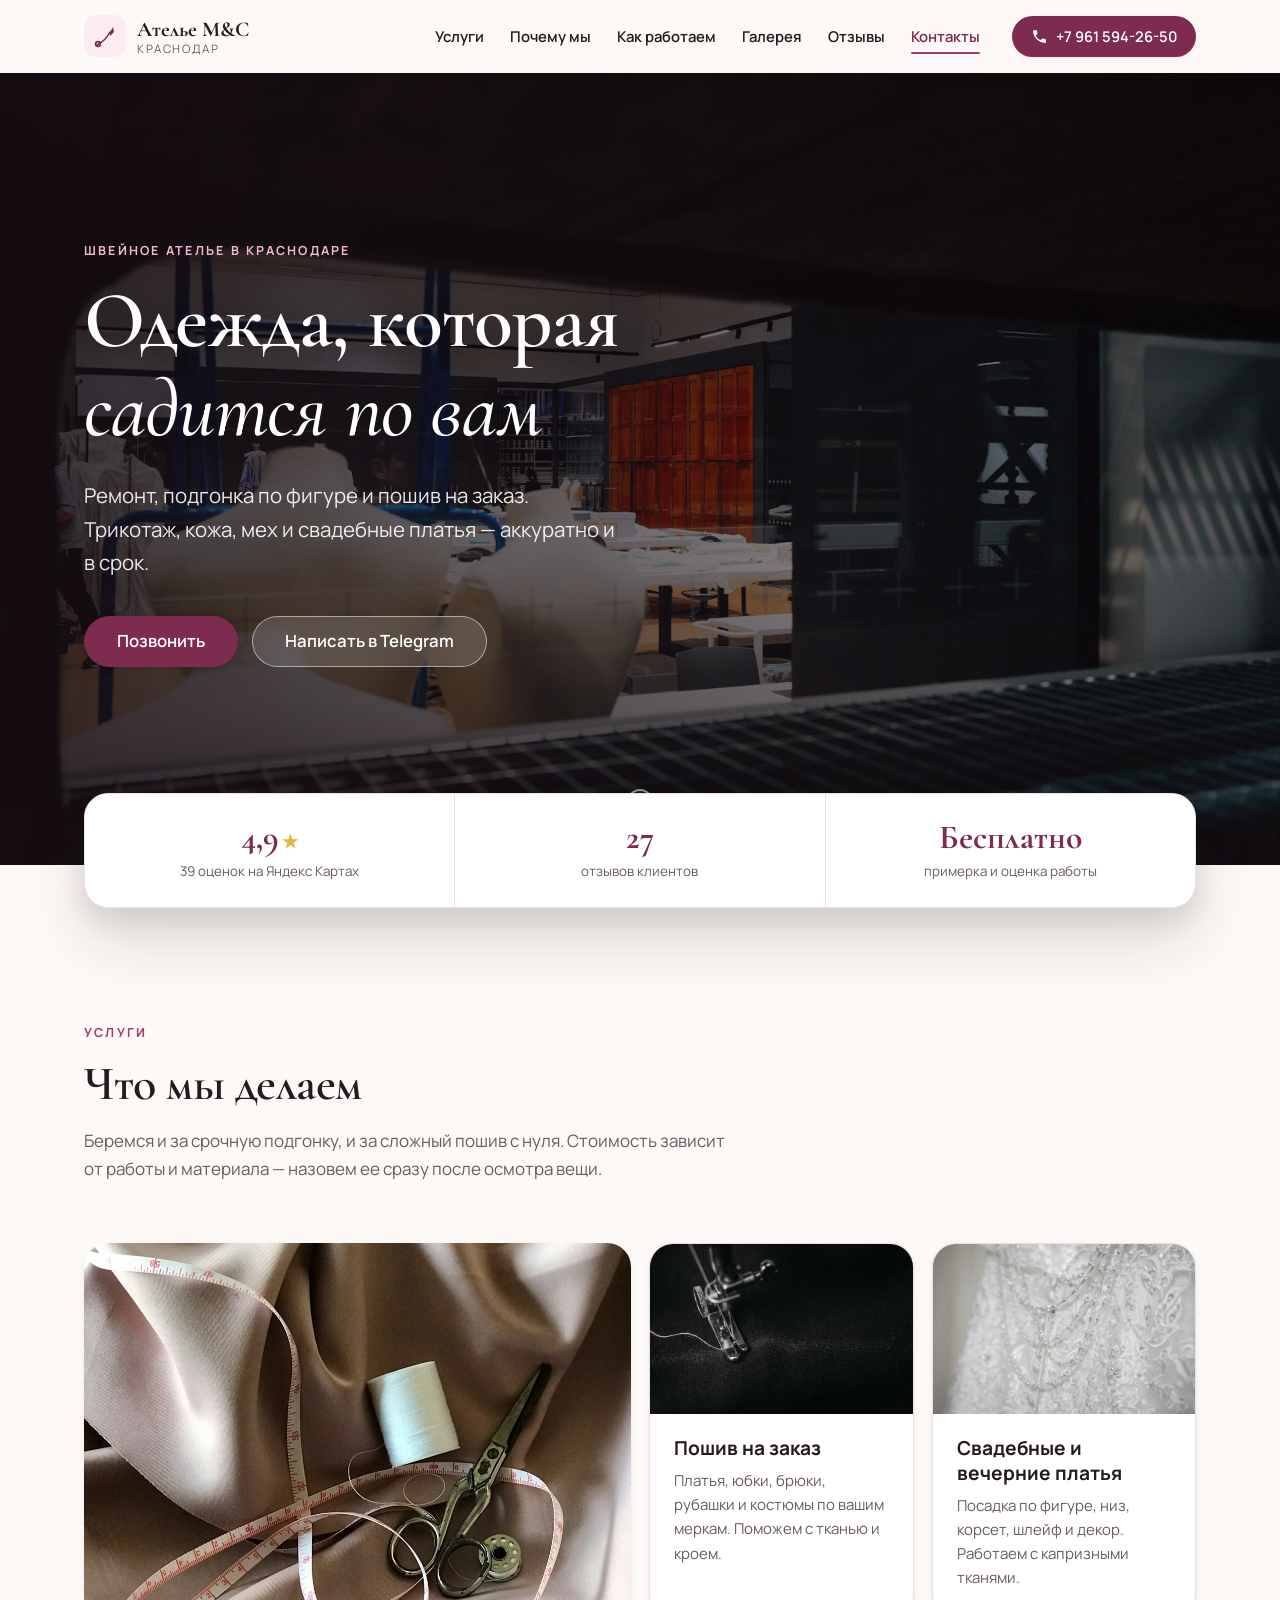
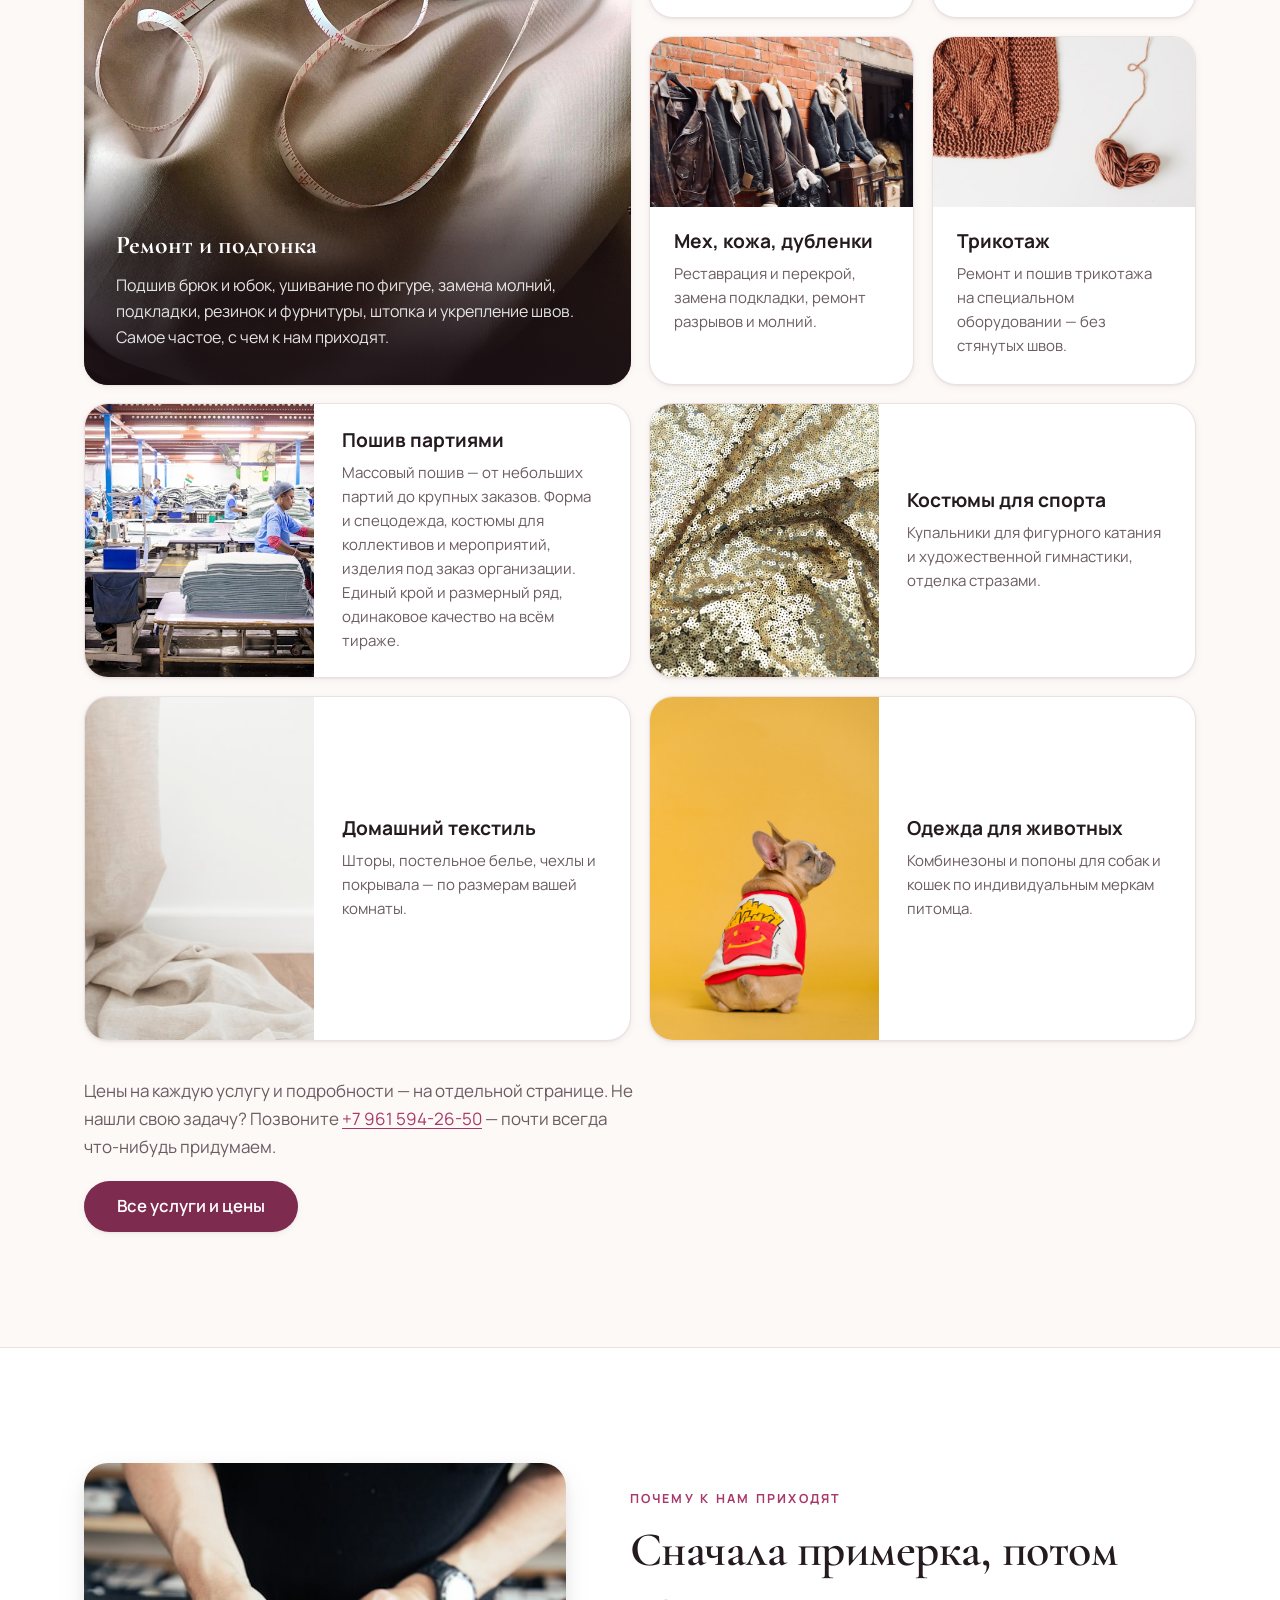
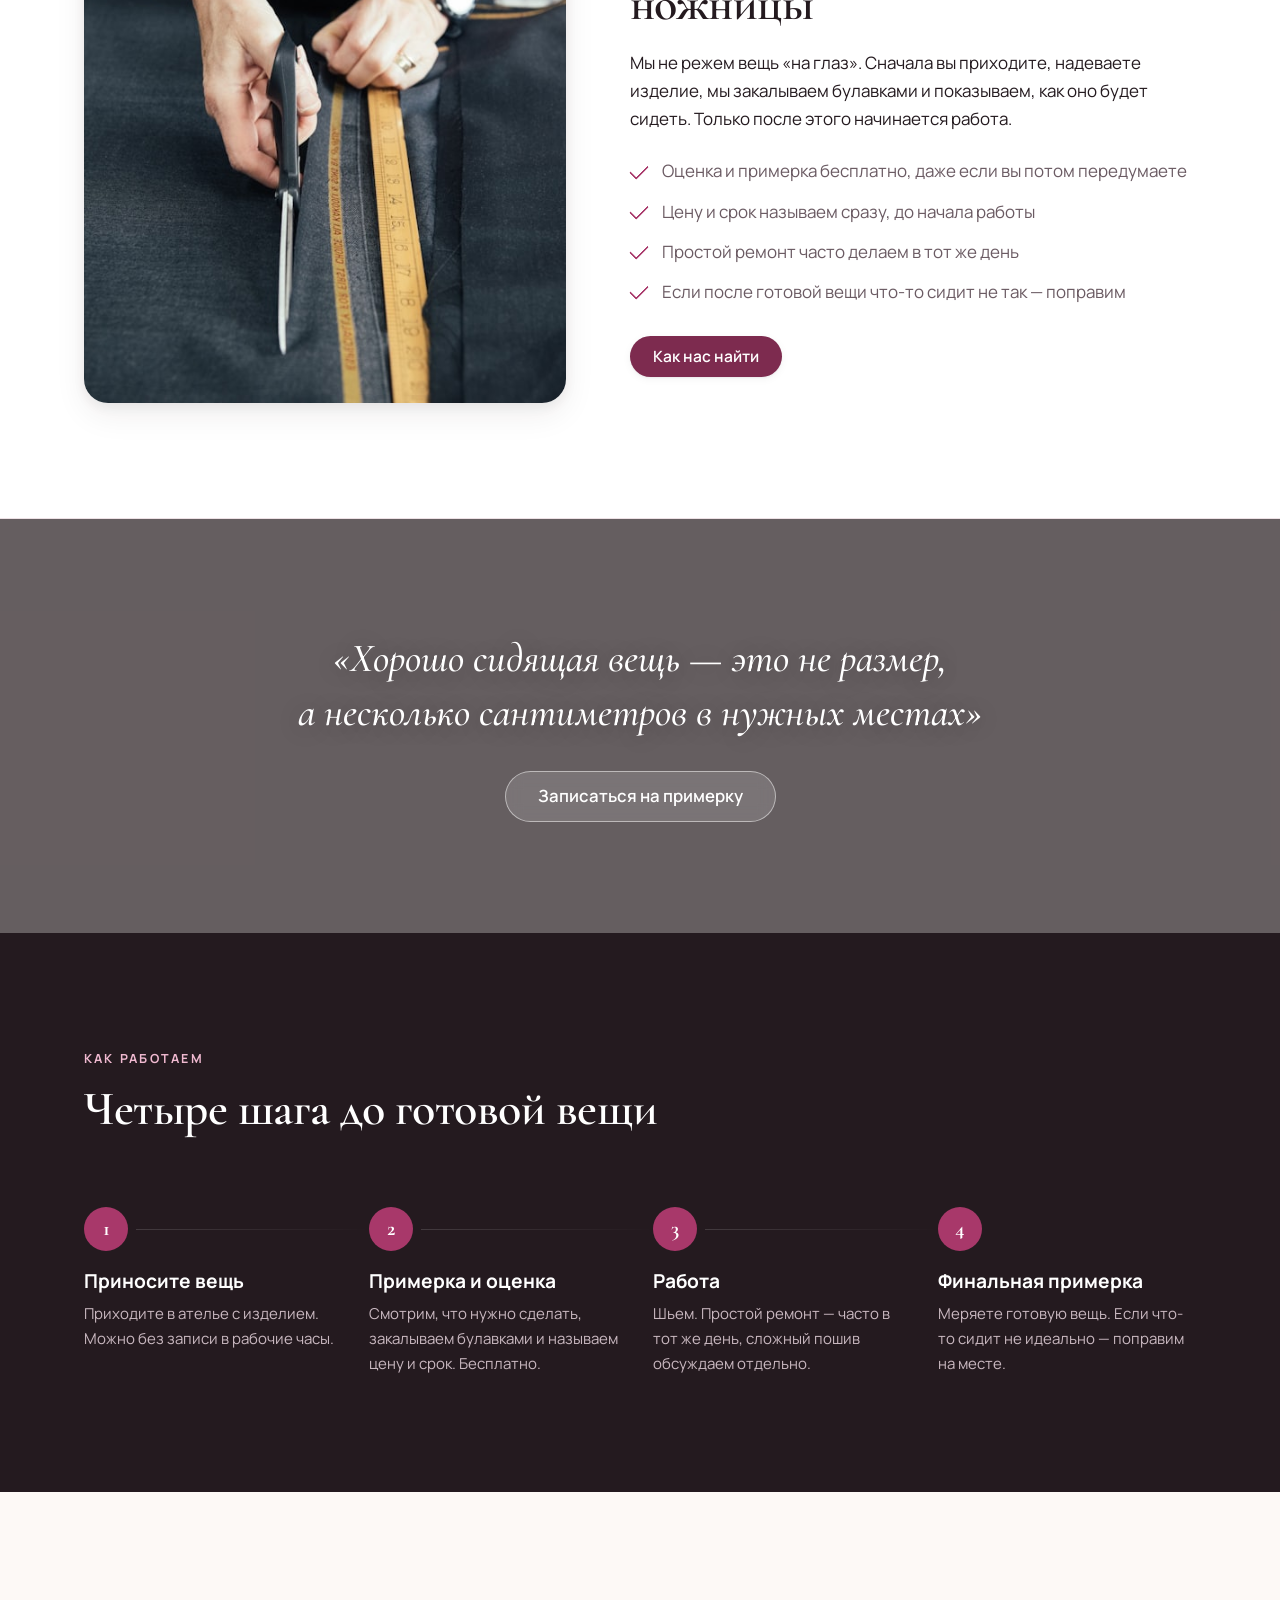
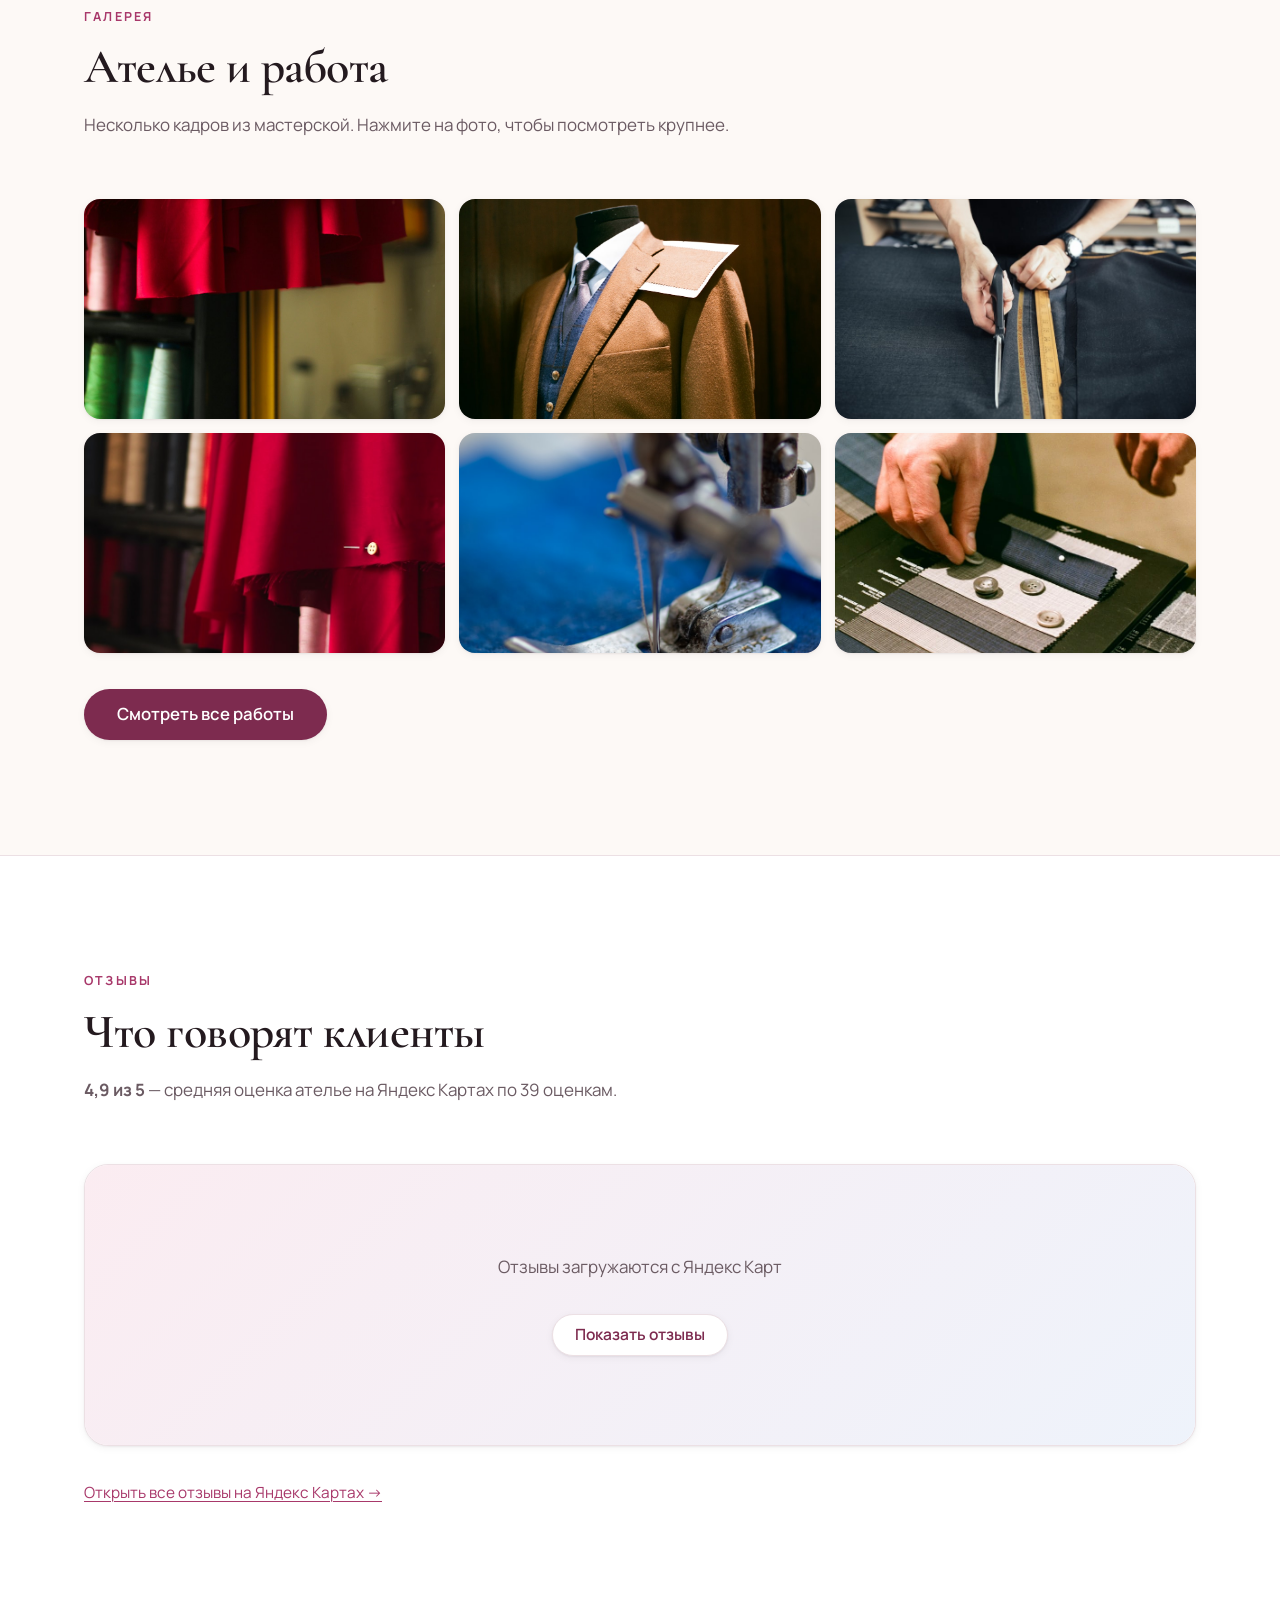
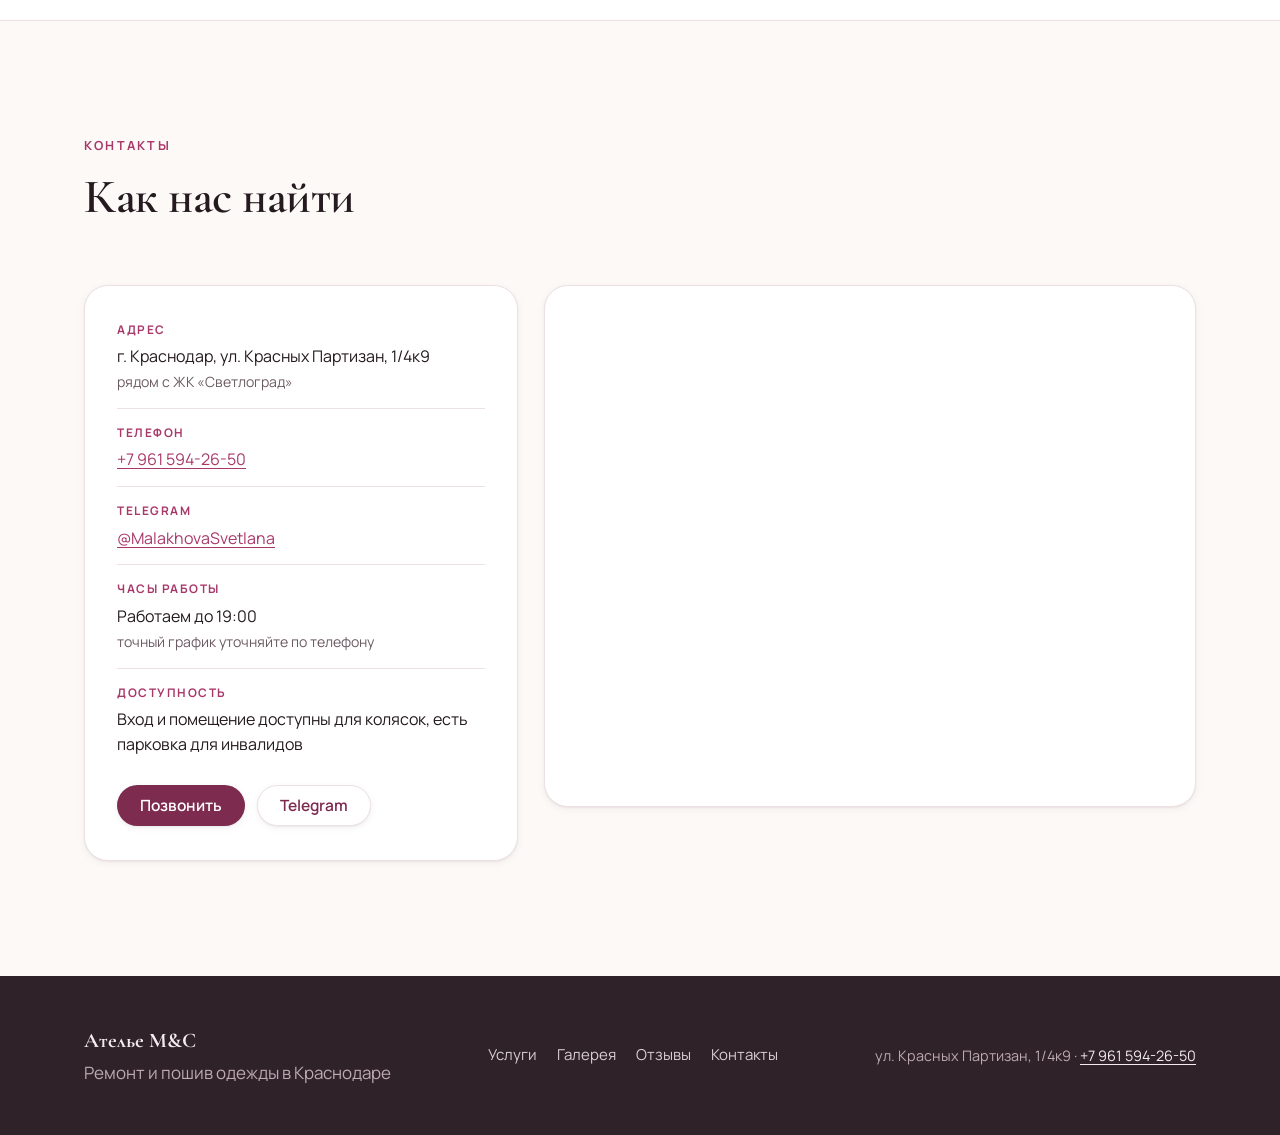
==== commit 213d1a40: "Отдельная страница услуг с ценами services.html: девять услуг блоками с чередованием фото слева/спра" ====
--- a/index.html
+++ b/index.html
@@ -48,7 +48,7 @@
     </a>
 
     <nav class="site-nav" id="site-nav" aria-label="Основная навигация">
-      <a href="#services">Услуги</a>
+      <a href="/services">Услуги</a>
       <a href="#why">Почему мы</a>
       <a href="#how">Как работаем</a>
       <a href="/gallery">Галерея</a>
@@ -204,8 +204,12 @@
         </article>
       </div>
 
-      <p class="note reveal">Не нашли свою задачу? Позвоните
-        <a href="tel:+79615942650">+7 961 594-26-50</a> — почти всегда что-нибудь придумаем.</p>
+      <div class="gallery-cta reveal">
+        <p class="section-lead">Цены на каждую услугу и подробности — на отдельной странице.
+          Не нашли свою задачу? Позвоните <a href="tel:+79615942650">+7 961 594-26-50</a> —
+          почти всегда что-нибудь придумаем.</p>
+        <a class="btn btn-primary btn-lg" href="/services">Все услуги и цены</a>
+      </div>
     </div>
   </section>
 
@@ -399,7 +403,7 @@
       <p class="muted">Ремонт и пошив одежды в Краснодаре</p>
     </div>
     <nav class="footer-nav" aria-label="Навигация в подвале">
-      <a href="#services">Услуги</a>
+      <a href="/services">Услуги</a>
       <a href="/gallery">Галерея</a>
       <a href="#reviews">Отзывы</a>
       <a href="#contacts">Контакты</a>
--- a/styles.css
+++ b/styles.css
@@ -314,6 +314,39 @@
 }
 .action-bar .btn{flex:1;min-height:44px}
 
+/* ── Страница услуг ──────────────────────────────────────── */
+.notice{
+  margin:28px 0 0;padding:18px 22px;
+  background:var(--blush);border:1px solid #f0d8e1;border-left:4px solid var(--rose);
+  border-radius:var(--r-md);font-size:.95rem;color:var(--ink-soft);line-height:1.6;
+}
+.notice strong{color:var(--ink)}
+
+.services-page{padding-top:clamp(40px,5vw,64px)}
+.svc{
+  display:grid;grid-template-columns:.85fr 1.15fr;gap:clamp(26px,4vw,56px);
+  align-items:center;padding:clamp(36px,5vw,60px) 0;border-bottom:1px solid var(--line);
+}
+.svc:last-child{border-bottom:0}
+.svc:nth-child(even) .svc-media{order:2}
+.svc-media{border-radius:var(--r-lg);overflow:hidden;box-shadow:var(--shadow-md)}
+.svc-media img{width:100%;height:clamp(240px,30vw,340px);object-fit:cover}
+.svc-text h2{font-size:clamp(1.6rem,3vw,2.2rem);margin-bottom:14px}
+.svc-text>p{color:var(--ink-soft);font-size:.98rem}
+
+.price-list{list-style:none;margin:22px 0 0;padding:0}
+.price-list li{
+  display:flex;align-items:baseline;justify-content:space-between;gap:14px;
+  padding:11px 0;border-bottom:1px dashed var(--line);
+}
+.price-list li:last-child{border-bottom:0}
+.price-list span{color:var(--ink);font-size:.95rem}
+.price-list b{
+  flex-shrink:0;font-size:.98rem;font-weight:700;color:var(--rose-dark);
+  font-variant-numeric:tabular-nums;white-space:nowrap;
+}
+.price-note{margin-top:16px;font-size:.88rem;color:var(--ink-soft)}
+
 /* ── Окно «Написать нам» ─────────────────────────────────── */
 .modal{
   position:fixed;inset:0;z-index:70;display:grid;place-items:center;
@@ -399,6 +432,9 @@
 @media (max-width:900px){
   .split{grid-template-columns:1fr}
   .split-media img{height:clamp(280px,60vw,420px)}
+  .svc{grid-template-columns:1fr;gap:24px}
+  .svc:nth-child(even) .svc-media{order:0}
+  .svc-media img{height:clamp(200px,45vw,300px)}
   .contacts-grid{grid-template-columns:1fr}
   .embed-map .embed-placeholder{min-height:340px}
   .gallery{grid-auto-rows:160px}
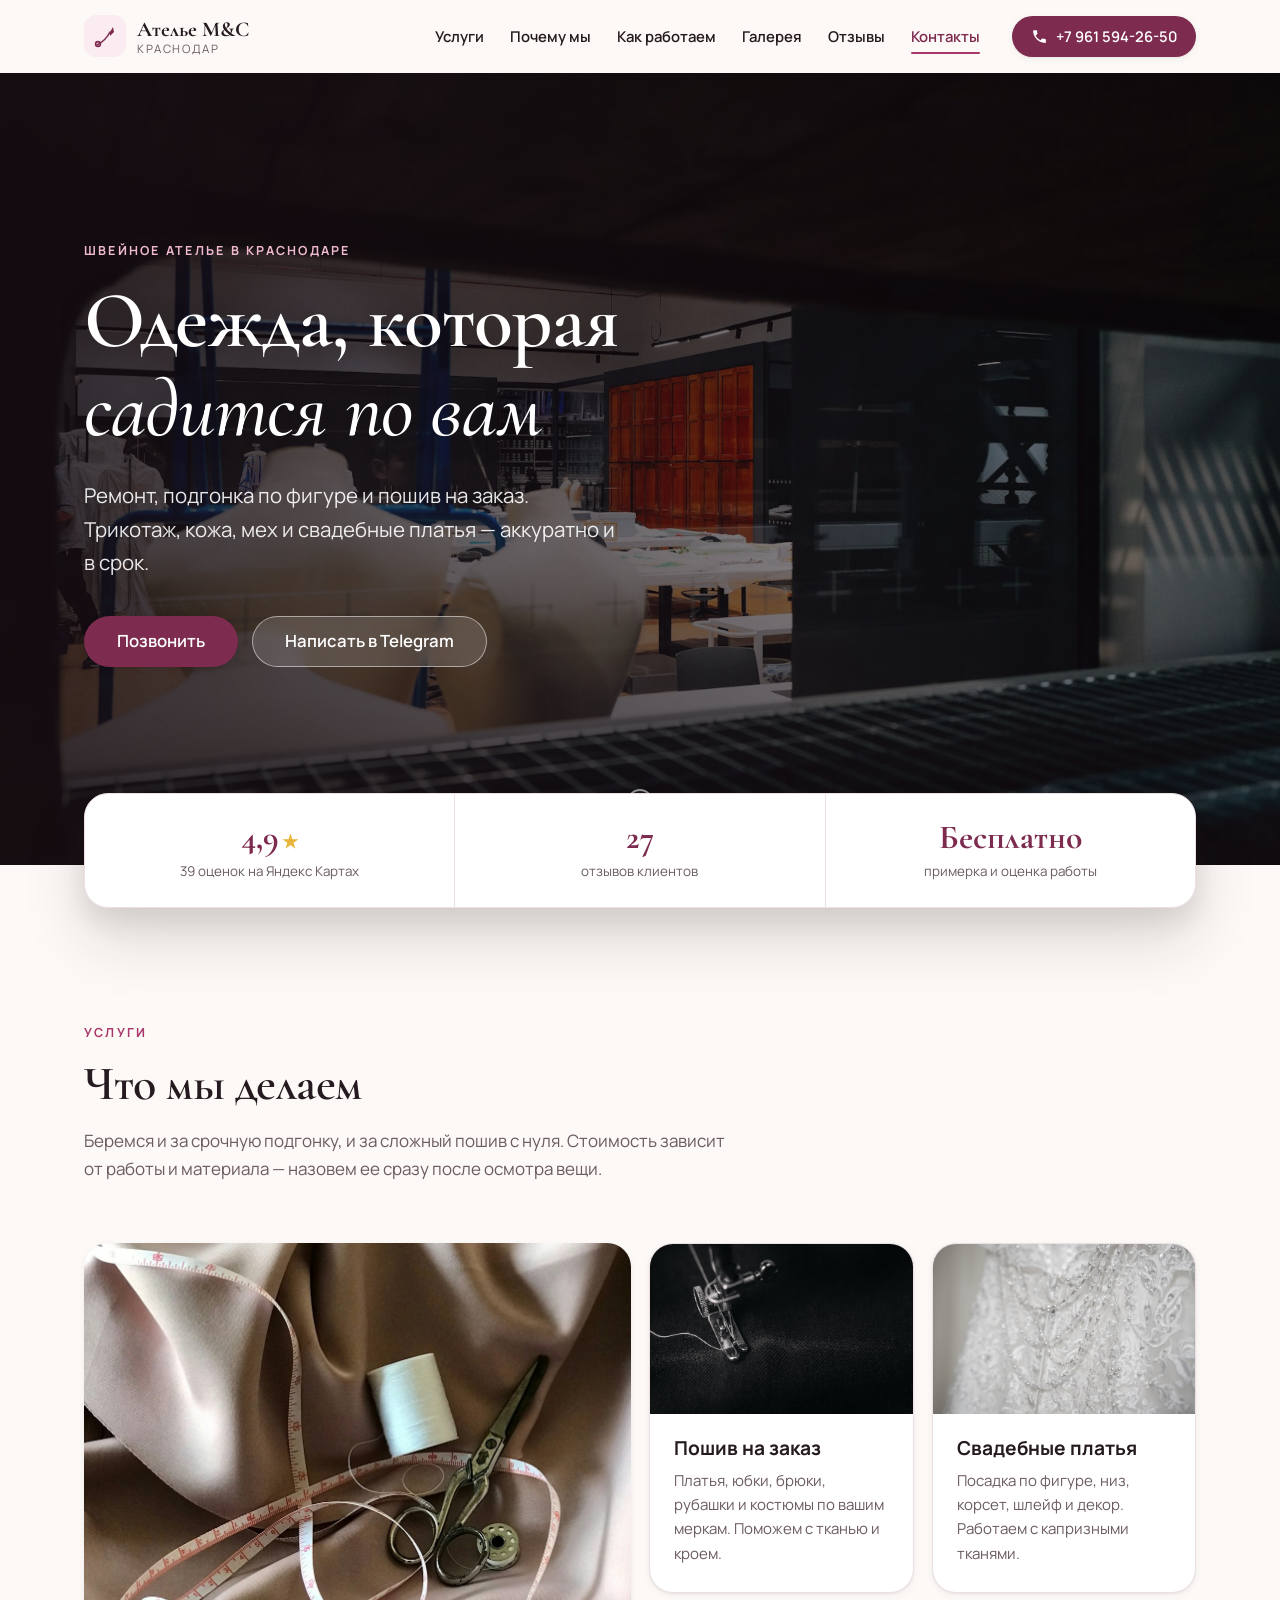
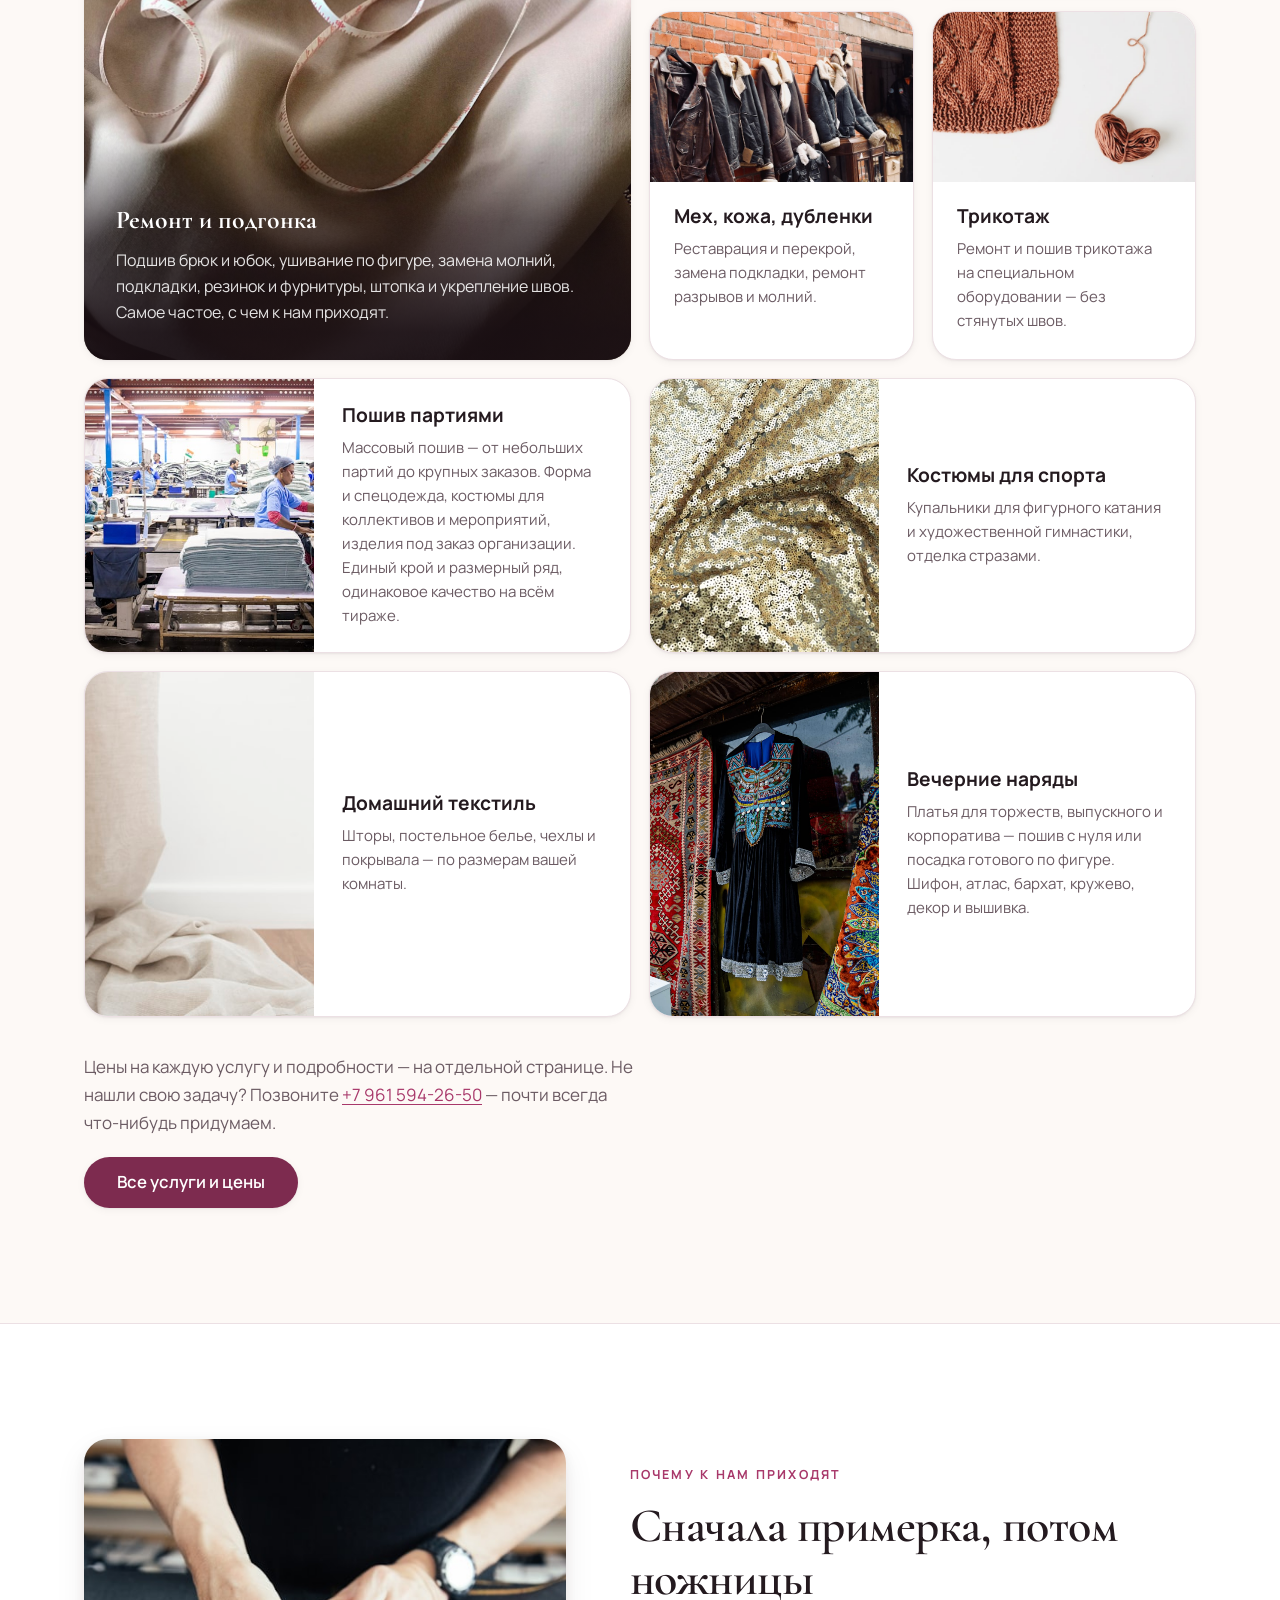
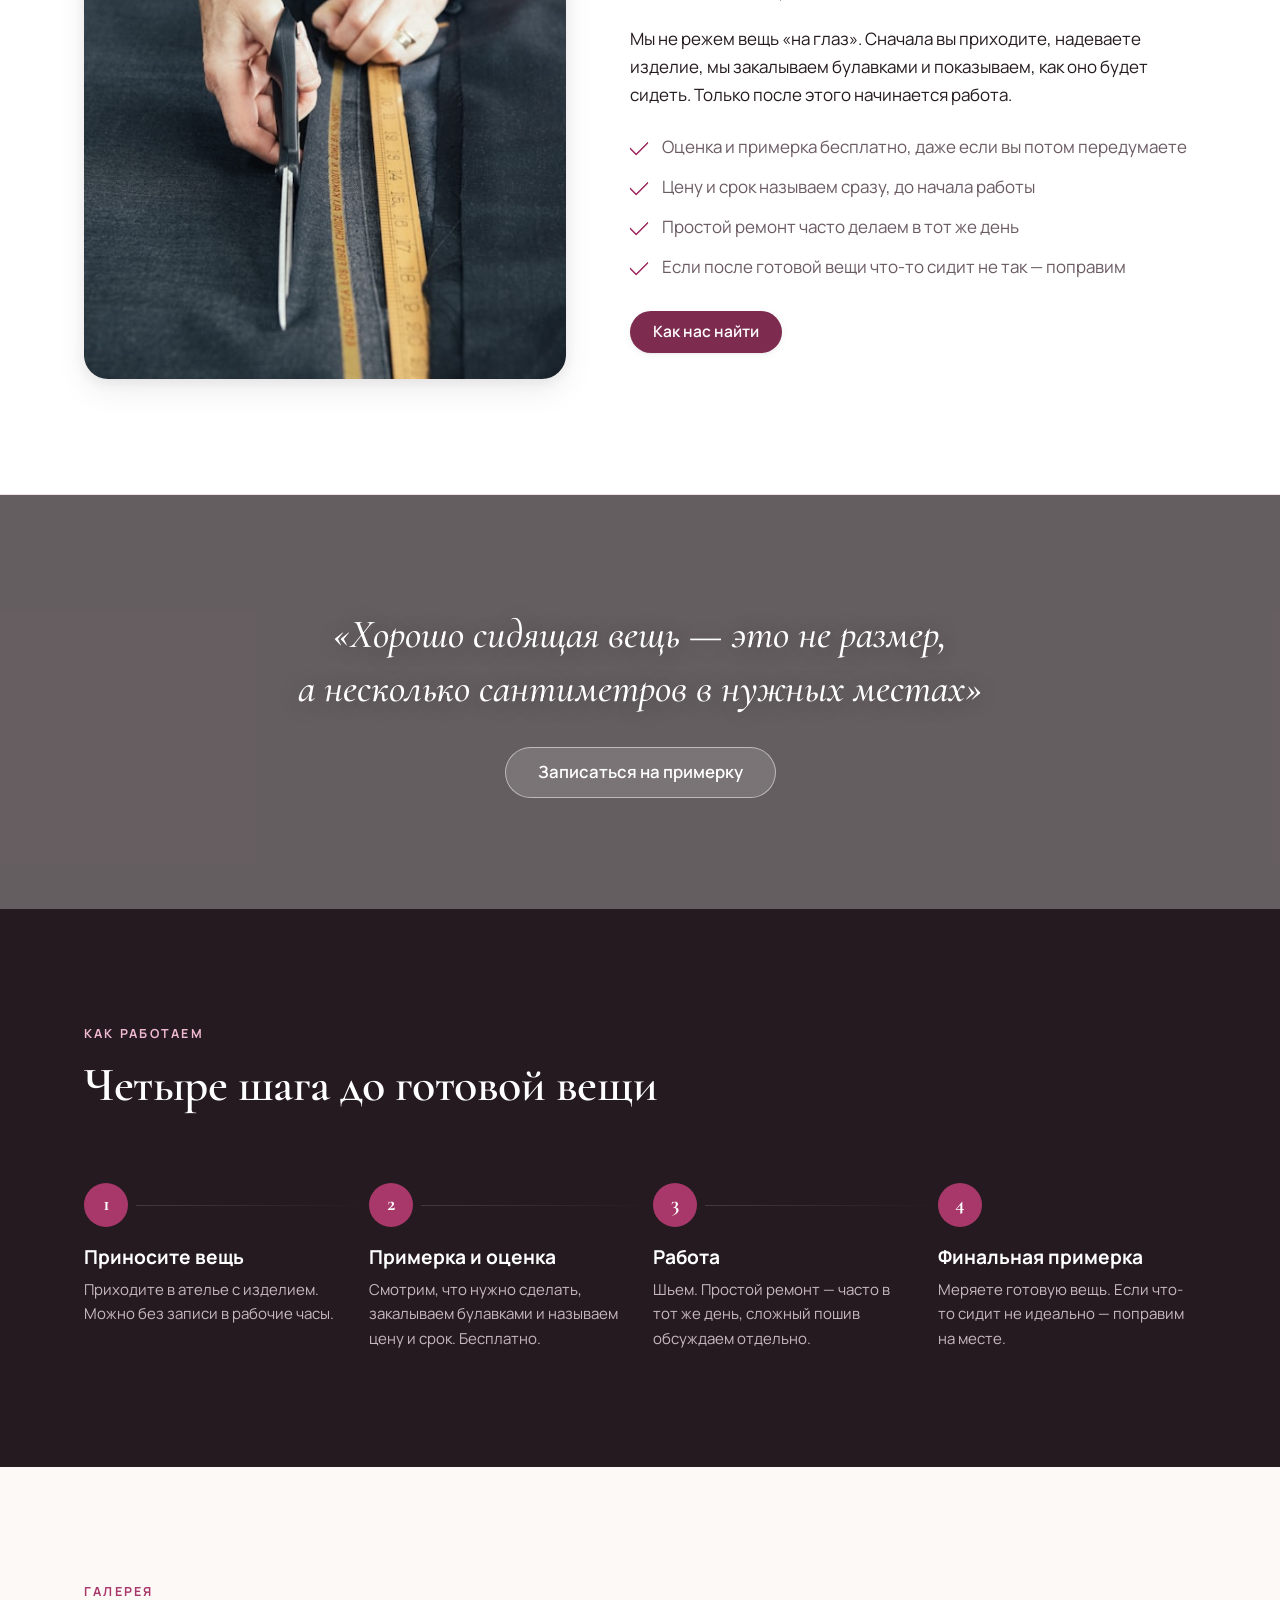
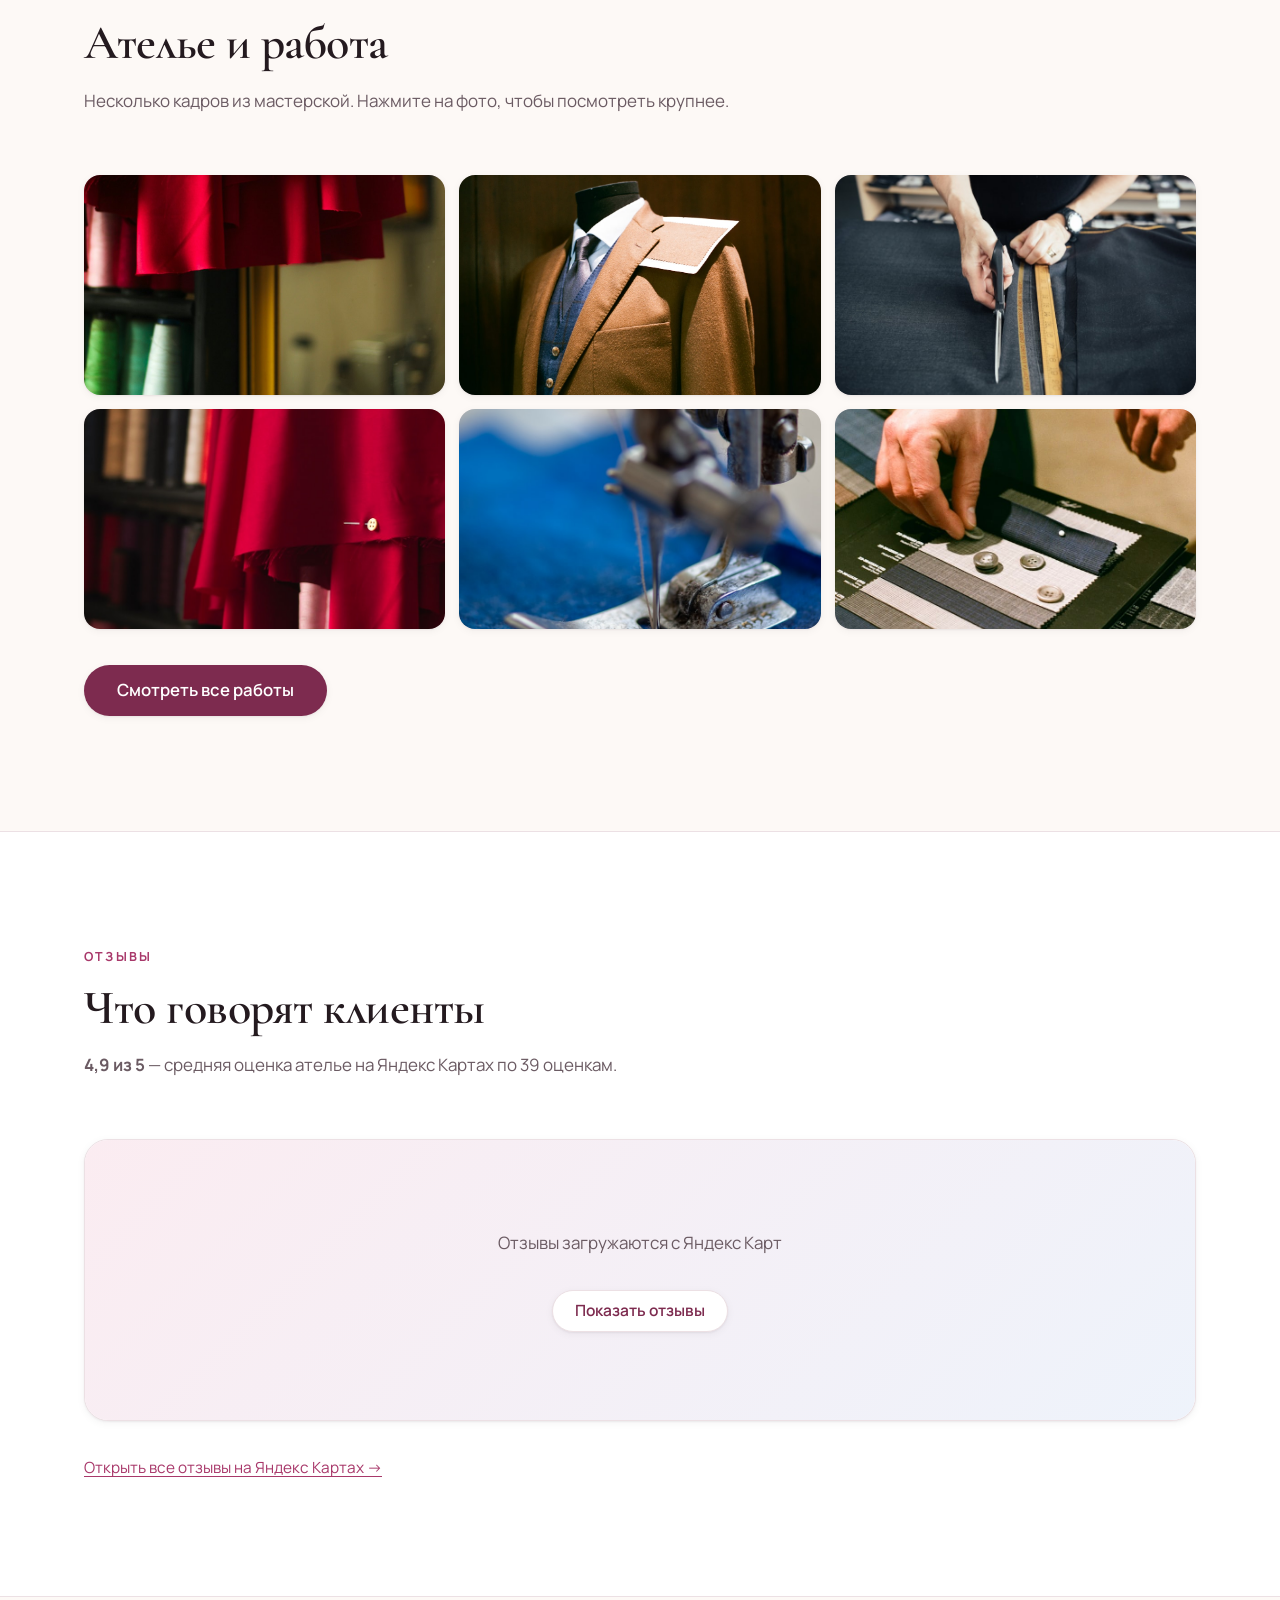
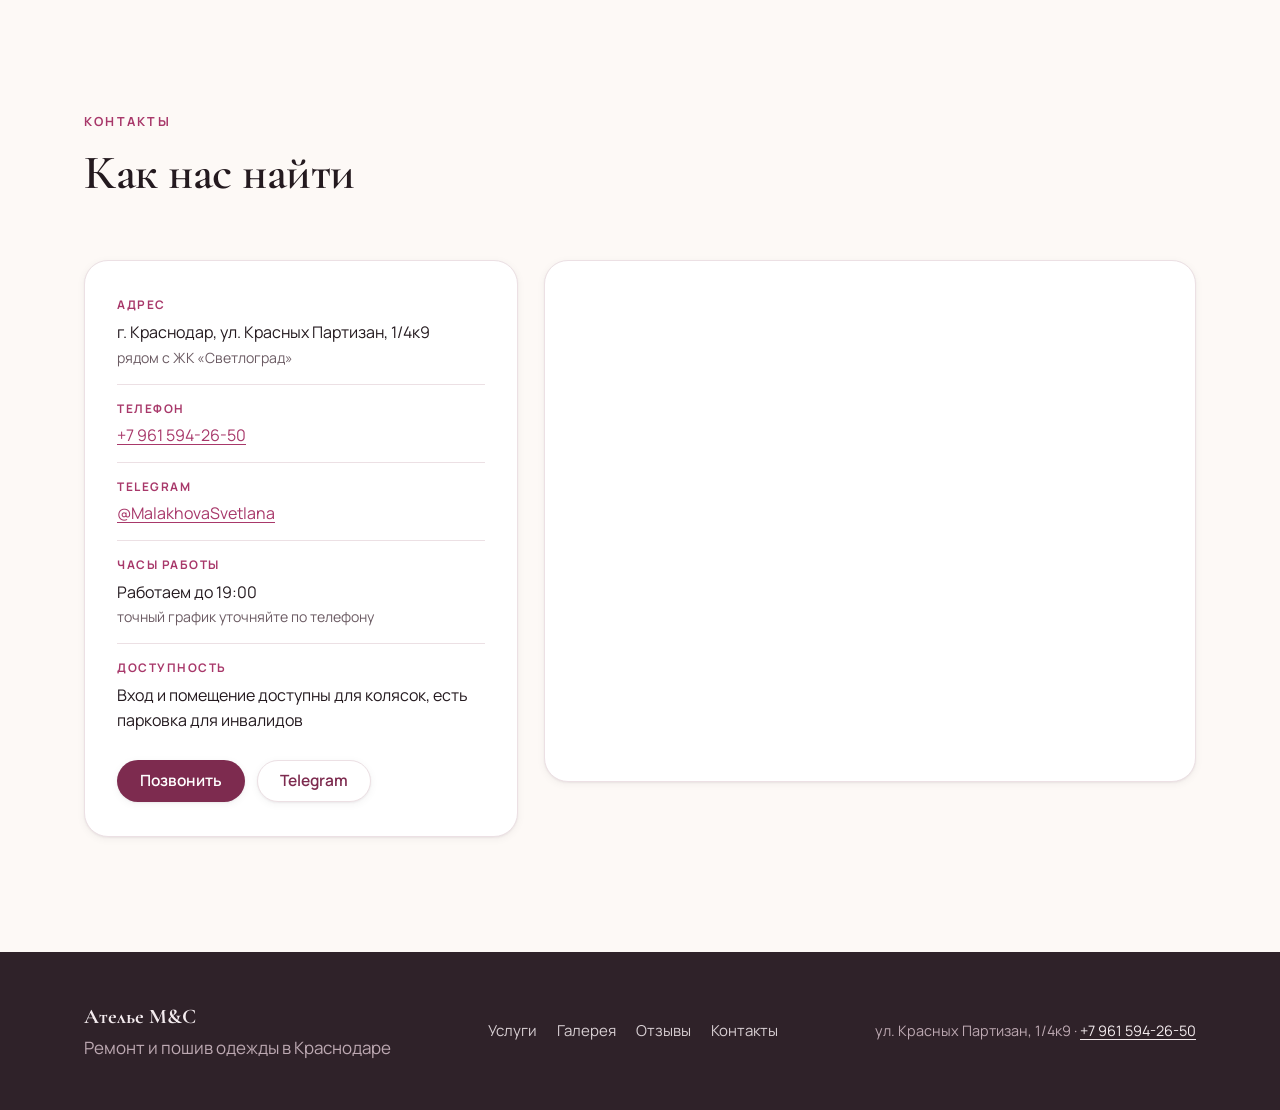
==== commit 3ade1d9f: "Одежда для животных заменена на вечерние наряды Ателье этим не занимается — услуга убрана с главной " ====
--- a/index.html
+++ b/index.html
@@ -4,7 +4,7 @@
 <meta charset="UTF-8">
 <meta name="viewport" content="width=device-width, initial-scale=1">
 <title>Ателье M&amp;C — ремонт и пошив одежды в Краснодаре</title>
-<meta name="description" content="Ателье M&amp;C на ул. Красных Партизан, 1/4к9 в Краснодаре: ремонт и подгонка одежды, пошив на заказ, свадебные платья, мех и кожа, трикотаж. Рейтинг 4,9 на Яндекс Картах. Тел. +7 961 594-26-50.">
+<meta name="description" content="Ателье M&amp;C на ул. Красных Партизан, 1/4к9 в Краснодаре: ремонт и подгонка одежды, пошив на заказ, свадебные платья и вечерние наряды, мех и кожа, трикотаж. Рейтинг 4,9 на Яндекс Картах. Тел. +7 961 594-26-50.">
 <link rel="canonical" href="https://atelier-mc.vercel.app/">
 <meta name="theme-color" content="#241a1f">
 
@@ -142,7 +142,7 @@
           <img class="s-img" src="/photos/s3-svadba.jpg"
                alt="Свадебное платье с бисерной вышивкой крупным планом" loading="lazy" width="700" height="500">
           <div class="s-body">
-            <h3>Свадебные и вечерние платья</h3>
+            <h3>Свадебные платья</h3>
             <p>Посадка по фигуре, низ, корсет, шлейф и декор. Работаем с капризными тканями.</p>
           </div>
         </article>
@@ -195,11 +195,12 @@
         </article>
 
         <article class="s-card wide reveal">
-          <img class="s-img" src="/photos/s8-zhivotnye.jpg"
-               alt="Французский бульдог в красно-белой рубашке" loading="lazy" width="1100" height="600">
-          <div class="s-body">
-            <h3>Одежда для животных</h3>
-            <p>Комбинезоны и попоны для собак и кошек по индивидуальным меркам питомца.</p>
+          <img class="s-img" src="/photos/s8-vecher.jpg"
+               alt="Вечернее платье с вышивкой и отделкой" loading="lazy" width="900" height="600">
+          <div class="s-body">
+            <h3>Вечерние наряды</h3>
+            <p>Платья для торжеств, выпускного и корпоратива — пошив с нуля
+              или посадка готового по фигуре. Шифон, атлас, бархат, кружево, декор и вышивка.</p>
           </div>
         </article>
       </div>
@@ -479,7 +480,7 @@
   "@context": "https://schema.org",
   "@type": "ClothingStore",
   "name": "Ателье M&C",
-  "description": "Ремонт, подгонка и пошив одежды в Краснодаре: свадебные платья, мех, кожа, трикотаж, домашний текстиль.",
+  "description": "Ремонт, подгонка и пошив одежды в Краснодаре: свадебные платья и вечерние наряды, мех, кожа, трикотаж, пошив партиями, домашний текстиль.",
   "url": "https://atelier-mc.vercel.app/",
   "telephone": "+7-961-594-26-50",
   "image": "https://atelier-mc.vercel.app/og.svg",
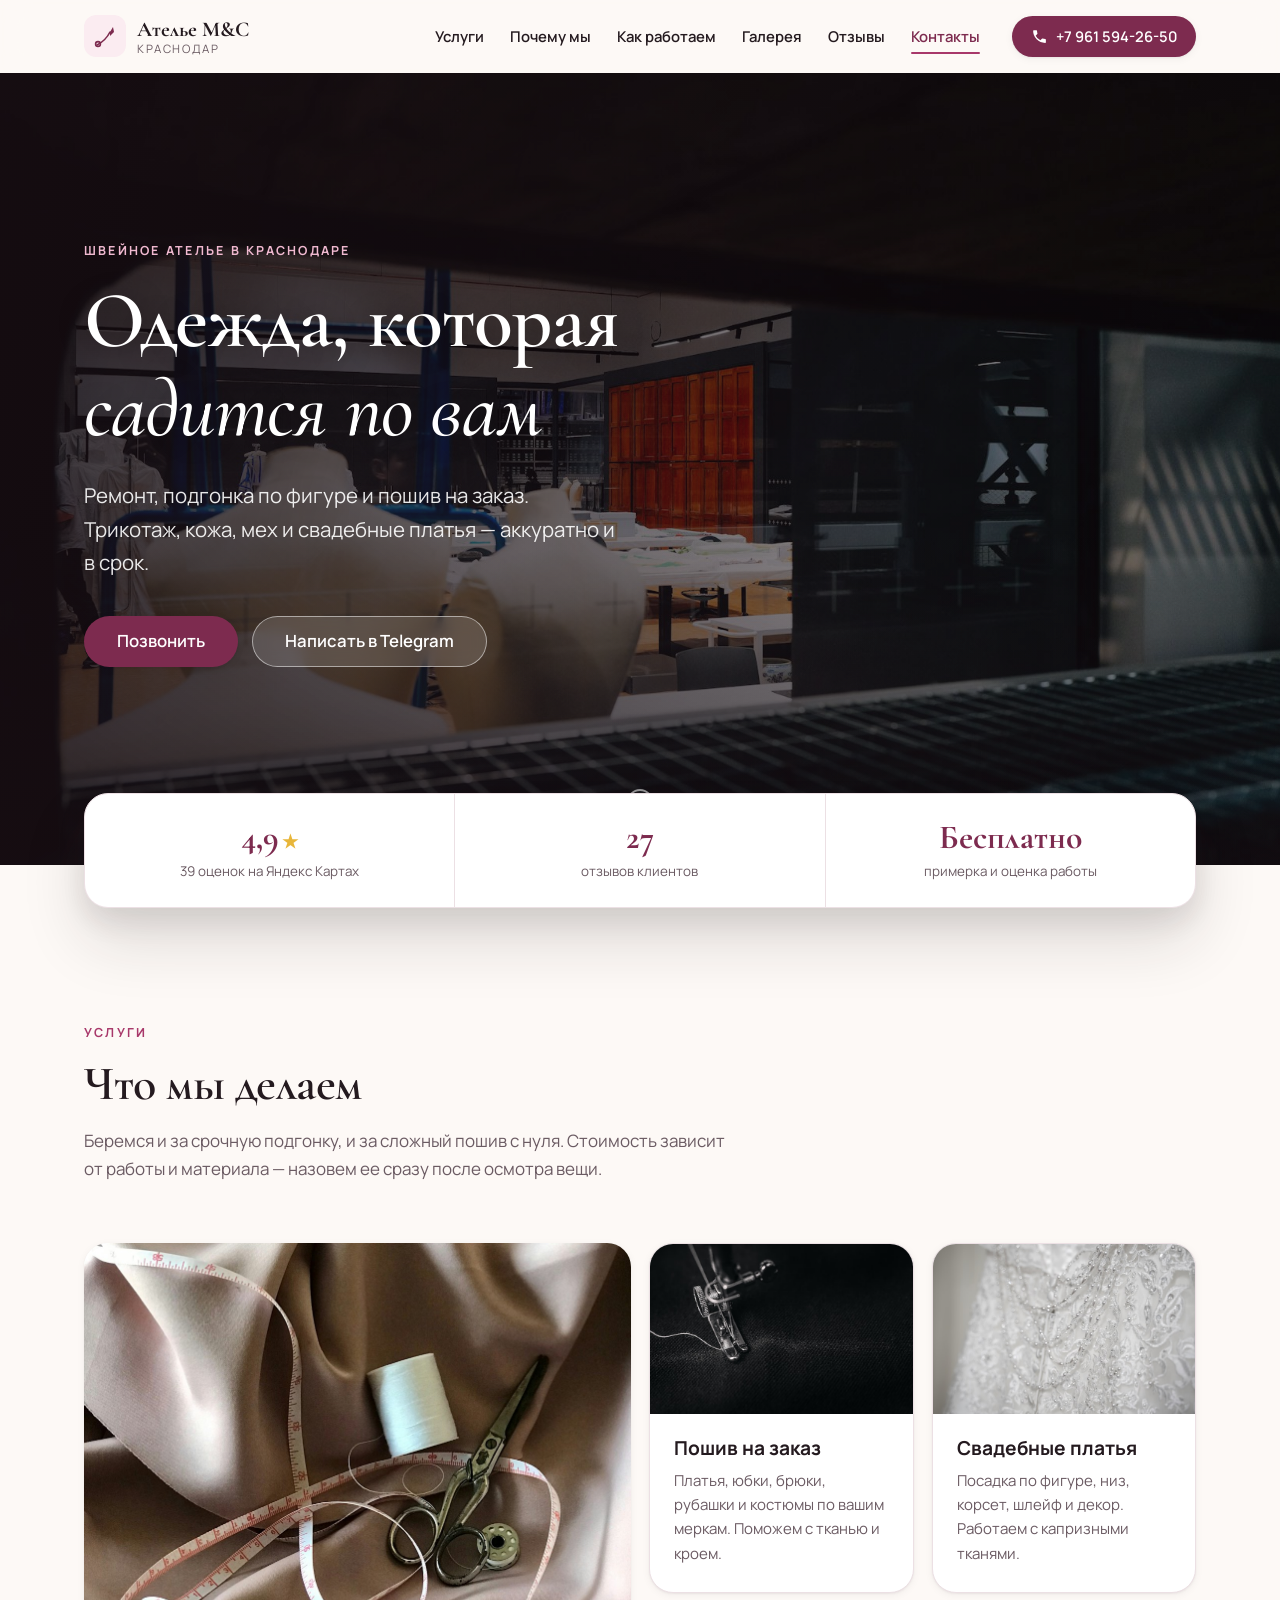
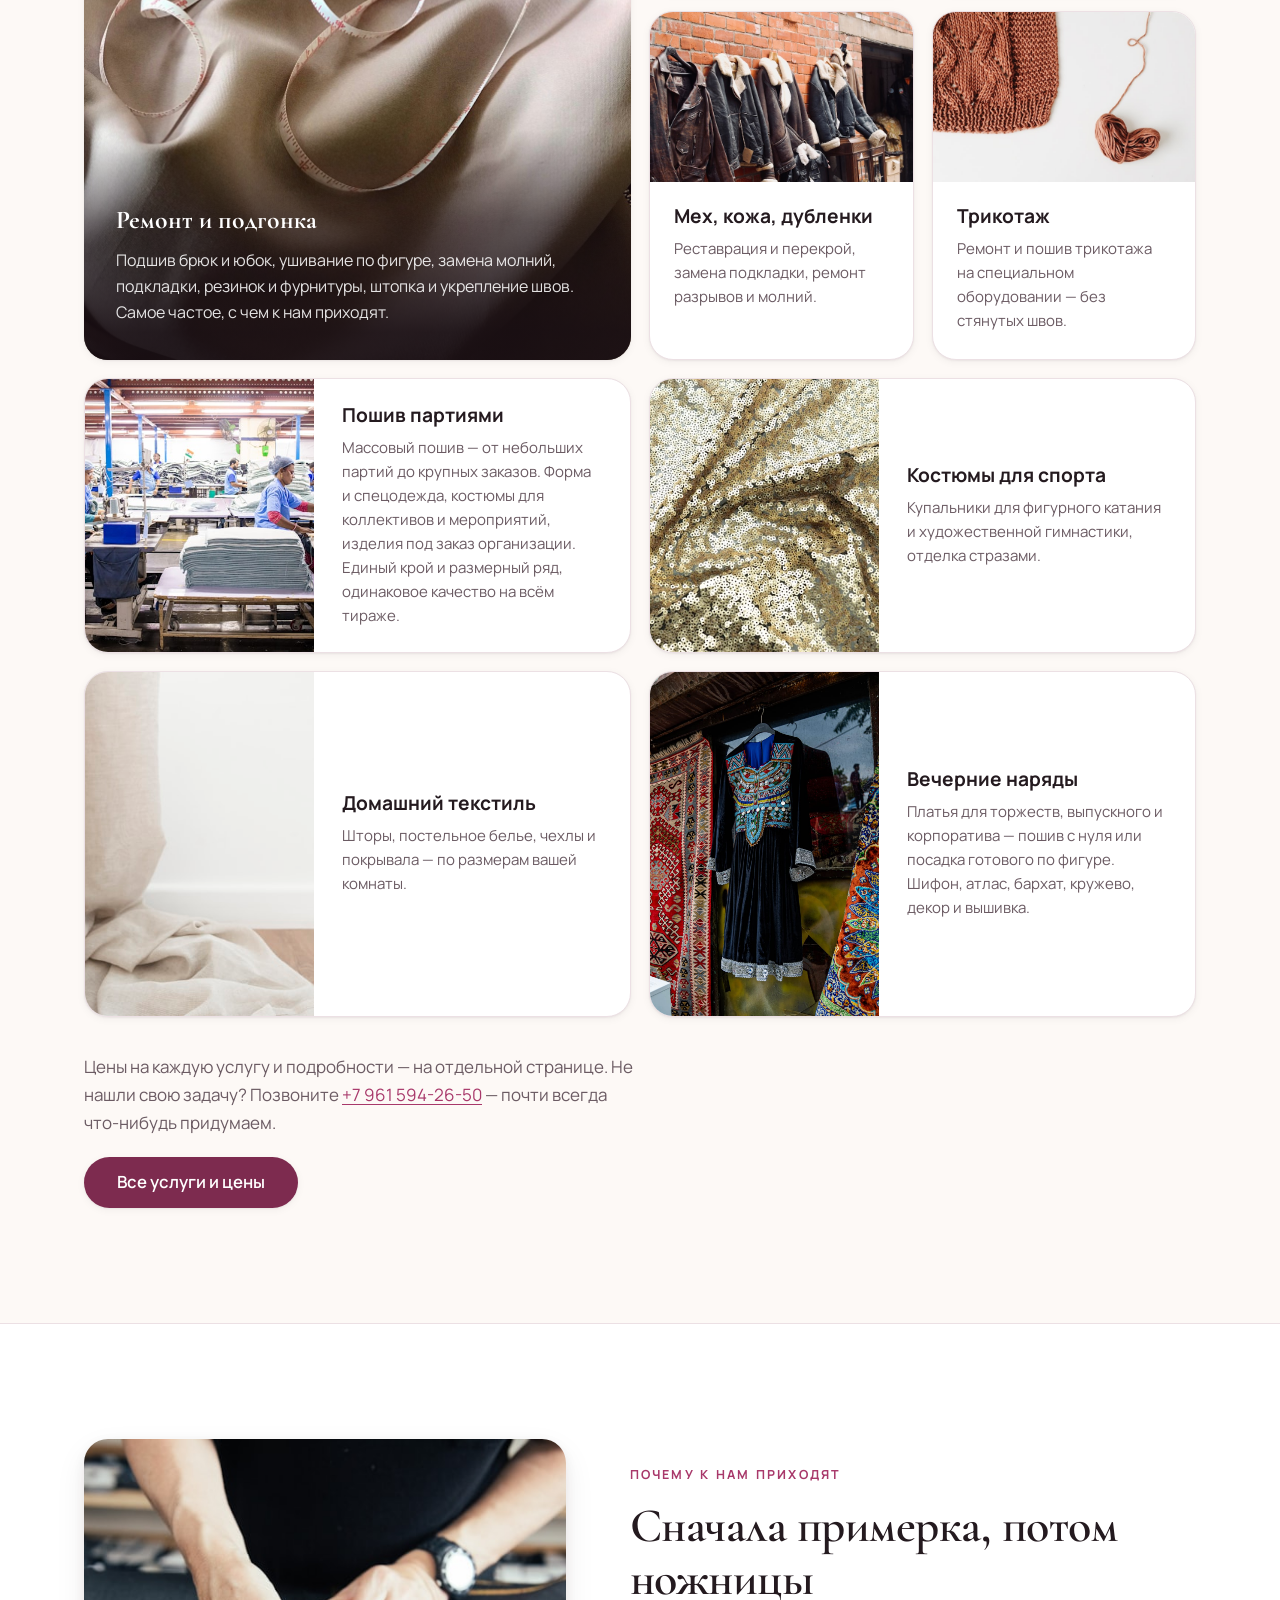
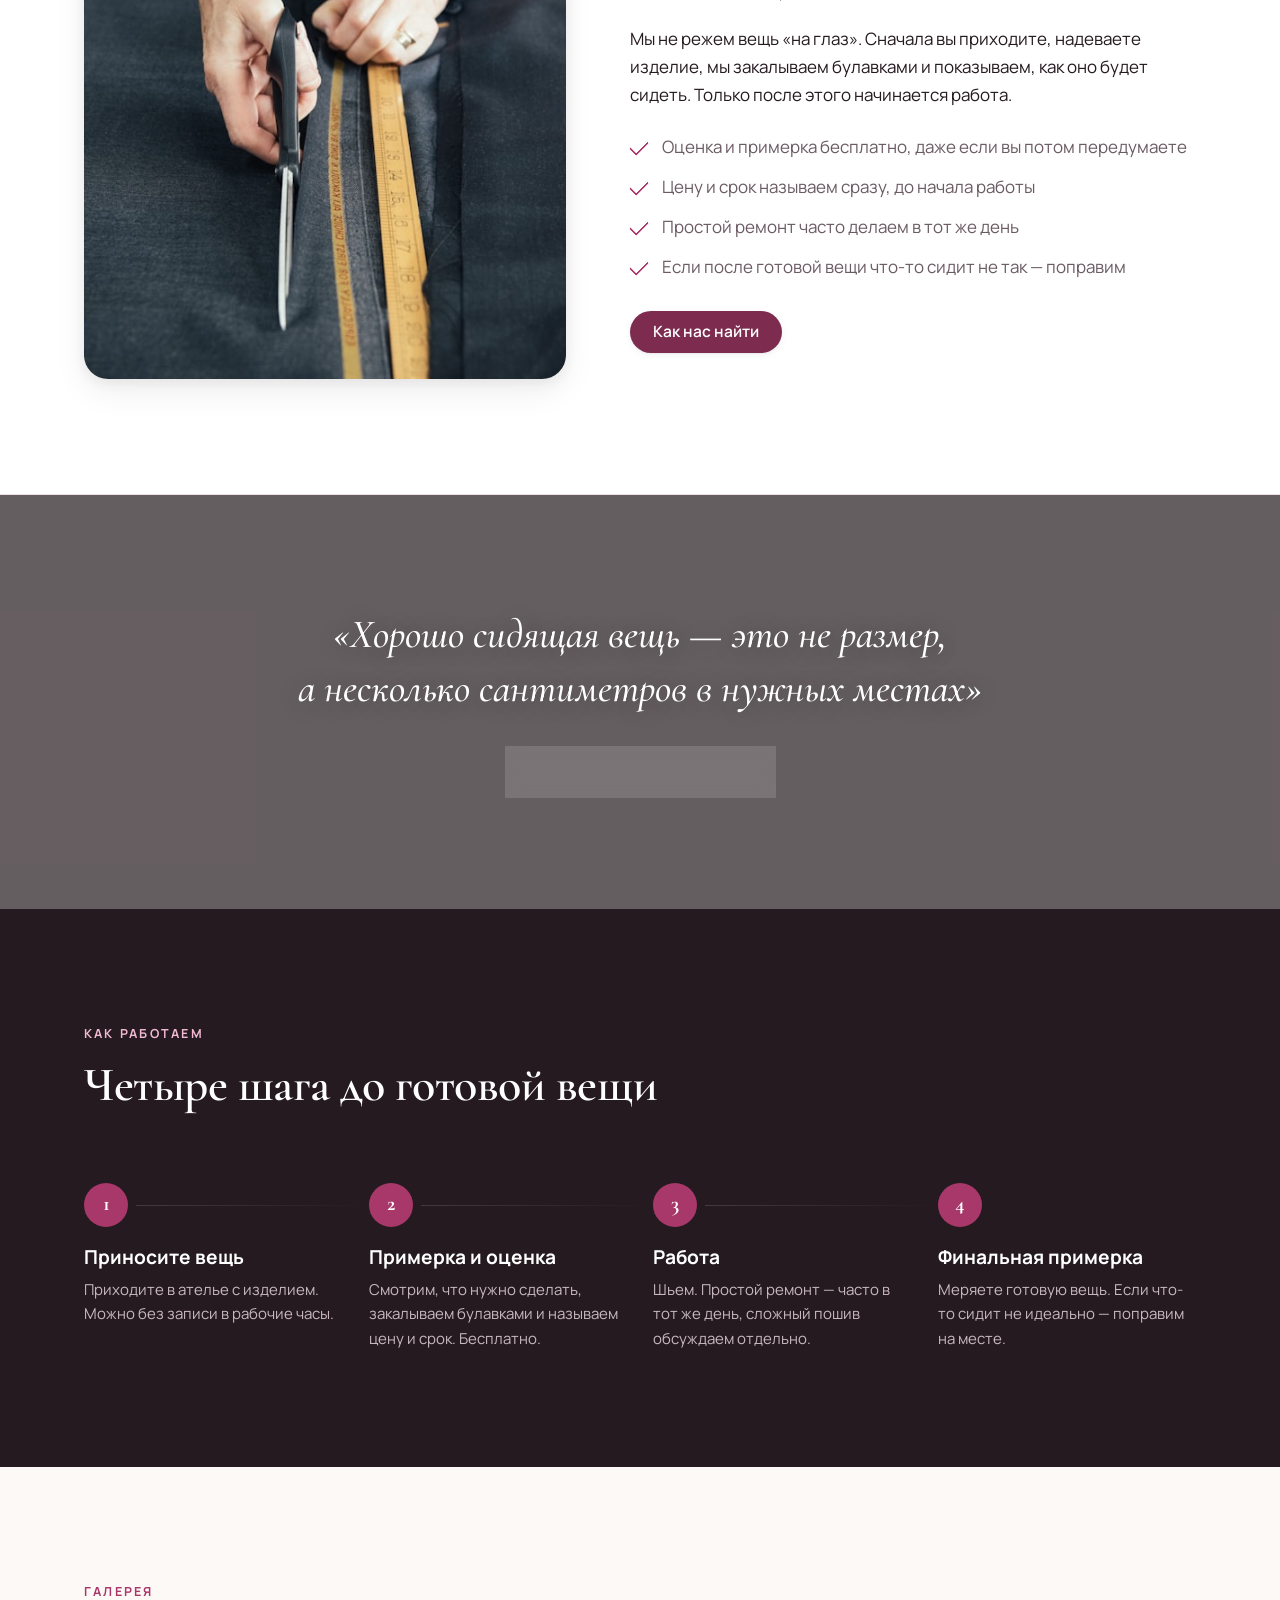
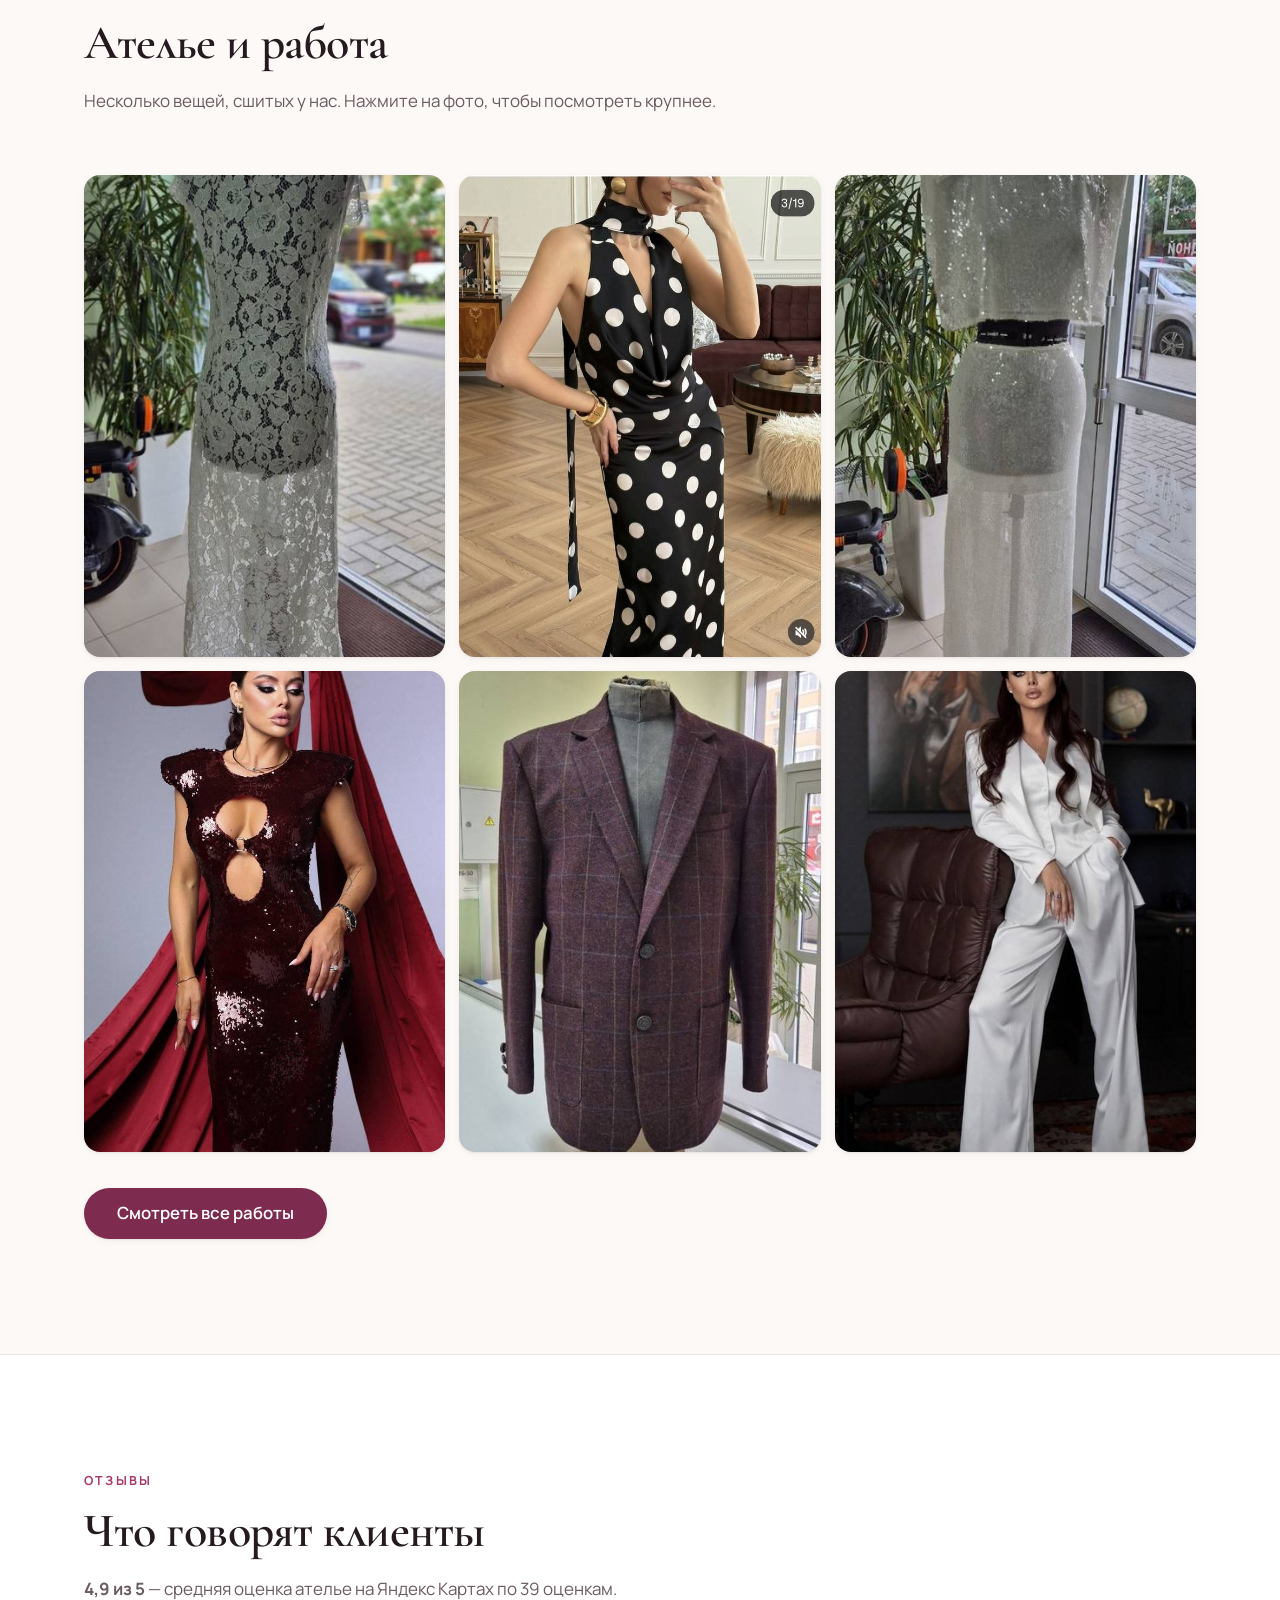
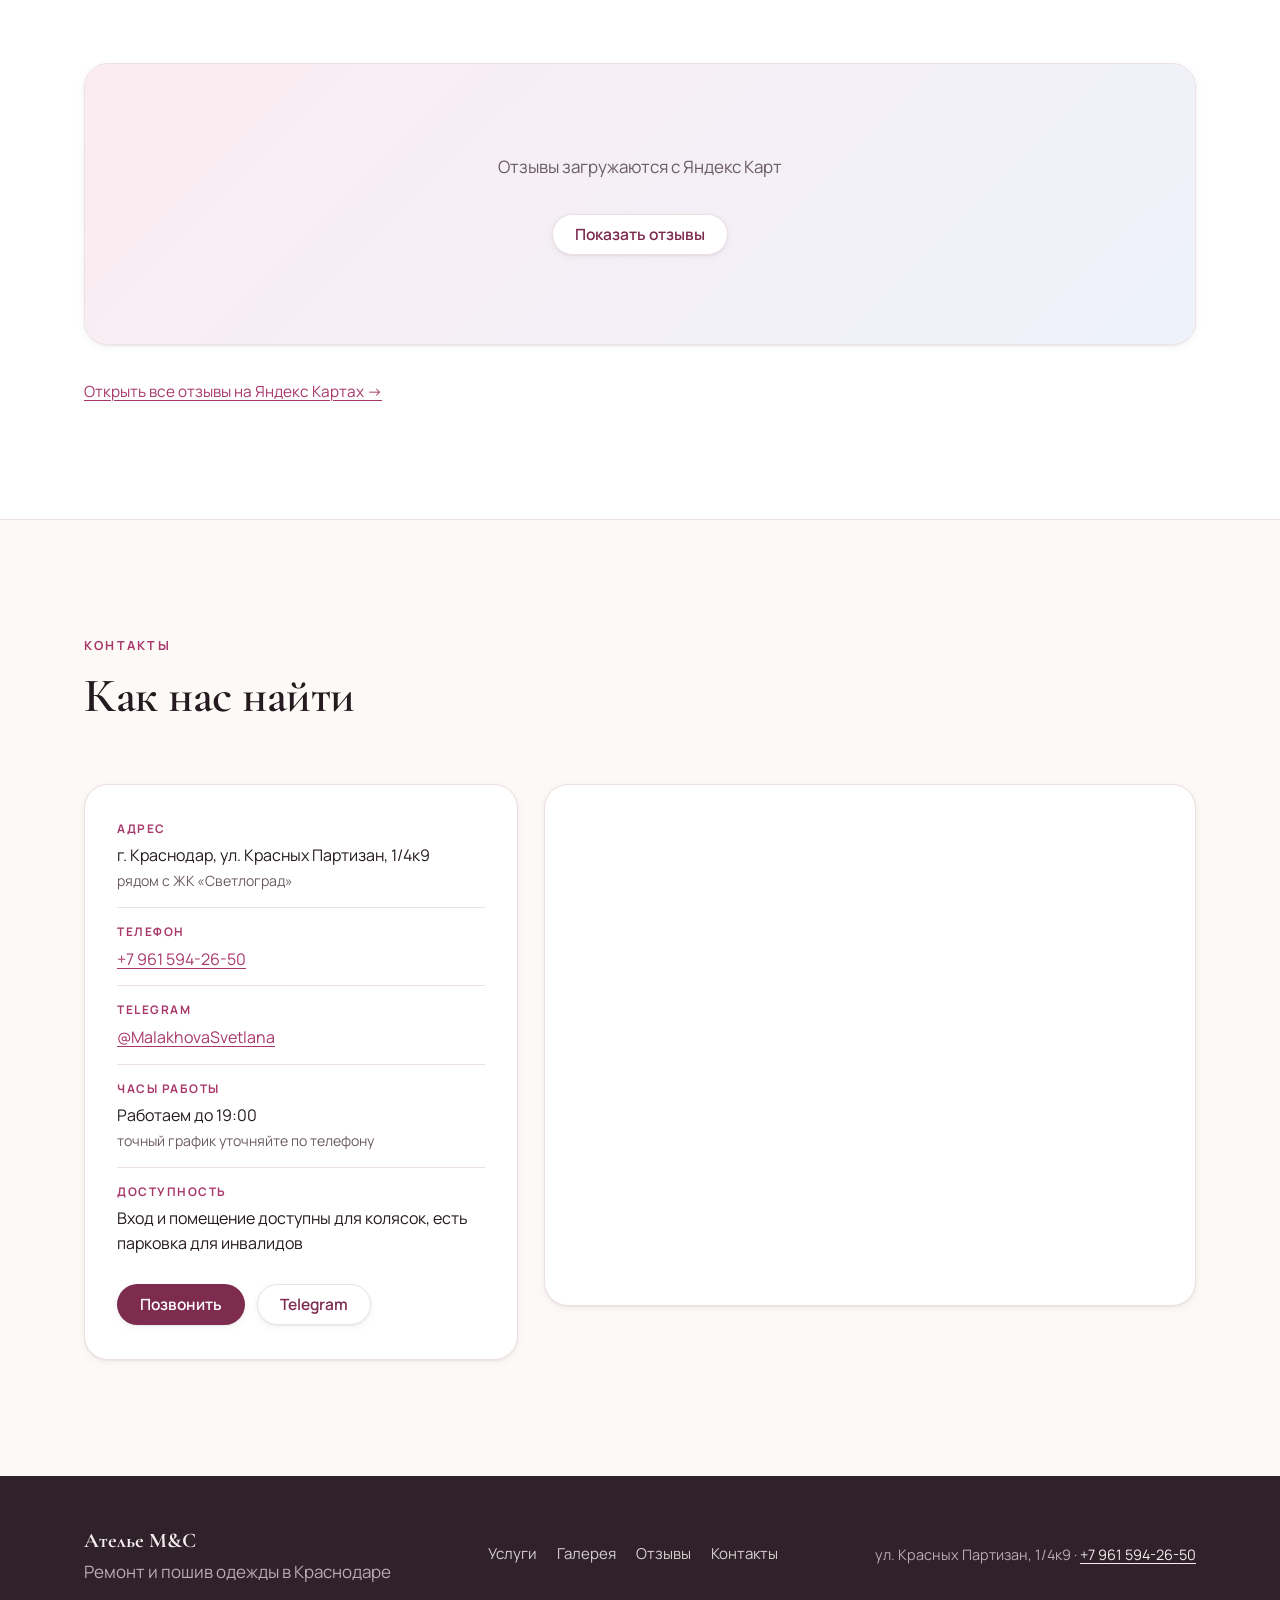
==== commit 0745b683: "Галерея: реальные работы вместо стока, два раздела Добавлены 19 присланных фотографий, разложены по " ====
--- a/index.html
+++ b/index.html
@@ -281,27 +281,27 @@
       <header class="section-head reveal">
         <p class="eyebrow">Галерея</p>
         <h2>Ателье и работа</h2>
-        <p class="section-lead">Несколько кадров из мастерской. Нажмите на фото, чтобы посмотреть крупнее.</p>
+        <p class="section-lead">Несколько вещей, сшитых у нас. Нажмите на фото, чтобы посмотреть крупнее.</p>
       </header>
 
       <div class="gallery teaser stagger">
-        <button class="shot reveal" type="button" data-full="/photos/g1-platie-big.jpg">
-          <img src="/photos/g1-platie.jpg" alt="Красное платье на вешалке рядом с катушками ниток" loading="lazy" width="1100" height="1100">
+        <button class="shot reveal" type="button" data-full="/photos/own1-kruzhevo-big.jpg">
+          <img src="/photos/own1-kruzhevo.jpg" alt="Кружевное платье в пол, сшитое в ателье" loading="lazy">
         </button>
-        <button class="shot reveal" type="button" data-full="/photos/g5-maneken-big.jpg">
-          <img src="/photos/g5-maneken.jpg" alt="Костюм на портновском манекене" loading="lazy" width="1100" height="600">
+        <button class="shot reveal" type="button" data-full="/photos/b02-goroh-cherny-big.jpg">
+          <img src="/photos/b02-goroh-cherny.jpg" alt="Чёрное платье в крупный горох" loading="lazy">
         </button>
-        <button class="shot reveal" type="button" data-full="/photos/g4-raskroy-big.jpg">
-          <img src="/photos/g4-raskroy.jpg" alt="Раскрой ткани ножницами" loading="lazy" width="800" height="1100">
+        <button class="shot reveal" type="button" data-full="/photos/own2-payetki-big.jpg">
+          <img src="/photos/own2-payetki.jpg" alt="Комплект из пайеток: топ и длинная юбка" loading="lazy">
         </button>
-        <button class="shot reveal" type="button" data-full="/photos/g2-katushki-big.jpg">
-          <img src="/photos/g2-katushki.jpg" alt="Стеллаж с разноцветными катушками ниток" loading="lazy" width="800" height="600">
+        <button class="shot reveal" type="button" data-full="/photos/b12-payetki-bordo-big.jpg">
+          <img src="/photos/b12-payetki-bordo.jpg" alt="Вечернее платье из бордовых пайеток" loading="lazy">
         </button>
-        <button class="shot reveal" type="button" data-full="/photos/g6-mashina-big.jpg">
-          <img src="/photos/g6-mashina.jpg" alt="Швейная машина в мастерской" loading="lazy" width="800" height="600">
+        <button class="shot reveal" type="button" data-full="/photos/own5-pidzhak-tvid-big.jpg">
+          <img src="/photos/own5-pidzhak-tvid.jpg" alt="Мужской пиджак из твида в клетку" loading="lazy">
         </button>
-        <button class="shot reveal" type="button" data-full="/photos/g10-master-big.jpg">
-          <img src="/photos/g10-master.jpg" alt="Мастер за работой с тканью" loading="lazy" width="800" height="600">
+        <button class="shot reveal" type="button" data-full="/photos/b04-kostyum-bely-big.jpg">
+          <img src="/photos/b04-kostyum-bely.jpg" alt="Белый костюм: жакет и широкие брюки" loading="lazy">
         </button>
       </div>
 
--- a/styles.css
+++ b/styles.css
@@ -255,9 +255,20 @@
 .shot:hover img{transform:scale(1.07)}
 .shot:hover::after{opacity:1}
 
+/* кладка: фото сохраняют свои пропорции и не обрезаются */
+.masonry{columns:4;column-gap:14px}
+.masonry .shot{display:block;width:100%;margin:0 0 14px;break-inside:avoid}
+.masonry .shot img{width:100%;height:auto}
+
+/* подзаголовок раздела внутри страницы */
+.subhead{margin:0 0 24px}
+.subhead h2{font-size:clamp(1.5rem,3vw,2.1rem);margin-bottom:8px}
+.subhead p{color:var(--ink-soft);font-size:.96rem;max-width:620px}
+.section + .section .subhead{margin-top:0}
+
 /* витрина на главной: одинаковые плитки, без мозаики */
-.gallery.teaser{grid-template-columns:repeat(3,1fr);grid-auto-rows:220px}
-.gallery.teaser .shot{grid-column:span 1;grid-row:span 1}
+.gallery.teaser{grid-template-columns:repeat(3,1fr);grid-auto-rows:auto}
+.gallery.teaser .shot{grid-column:span 1;grid-row:span 1;aspect-ratio:3/4}
 .gallery-cta{margin-top:36px}
 .gallery-cta .section-lead{margin-bottom:20px;max-width:560px}
 
@@ -438,6 +449,7 @@
   .contacts-grid{grid-template-columns:1fr}
   .embed-map .embed-placeholder{min-height:340px}
   .gallery{grid-auto-rows:160px}
+  .masonry{columns:3}
   .step::before{display:none}
 }
 @media (max-width:820px){
@@ -480,7 +492,8 @@
   .gallery{grid-template-columns:repeat(2,1fr);grid-auto-rows:150px}
   .shot.tall,.shot.wide{grid-column:span 1;grid-row:span 1}
   .shot.big{grid-column:span 2;grid-row:span 2}
-  .gallery.teaser{grid-template-columns:repeat(2,1fr);grid-auto-rows:150px}
+  .gallery.teaser{grid-template-columns:repeat(2,1fr);grid-auto-rows:auto}
+  .masonry{columns:2}
 
   .lightbox{padding:14px;gap:6px}
   .lb-nav{width:40px;height:40px;font-size:1.5rem}
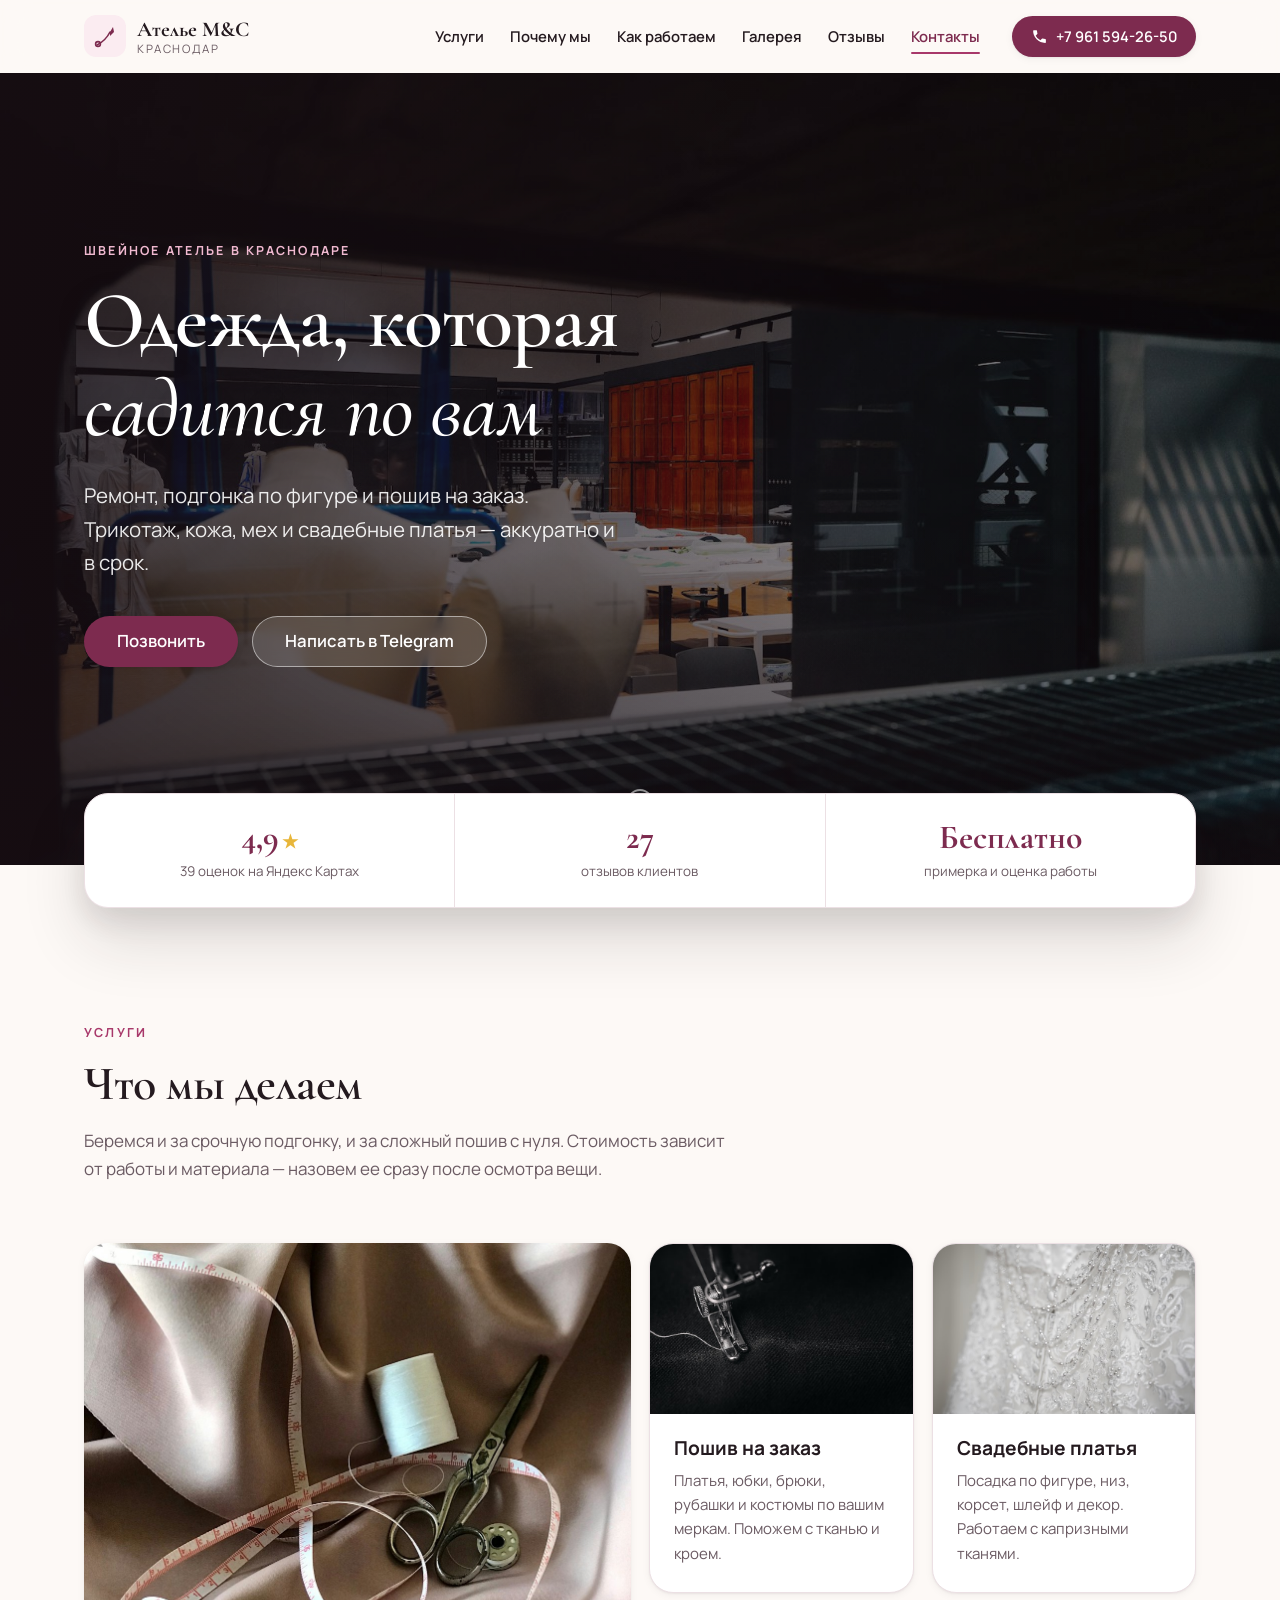
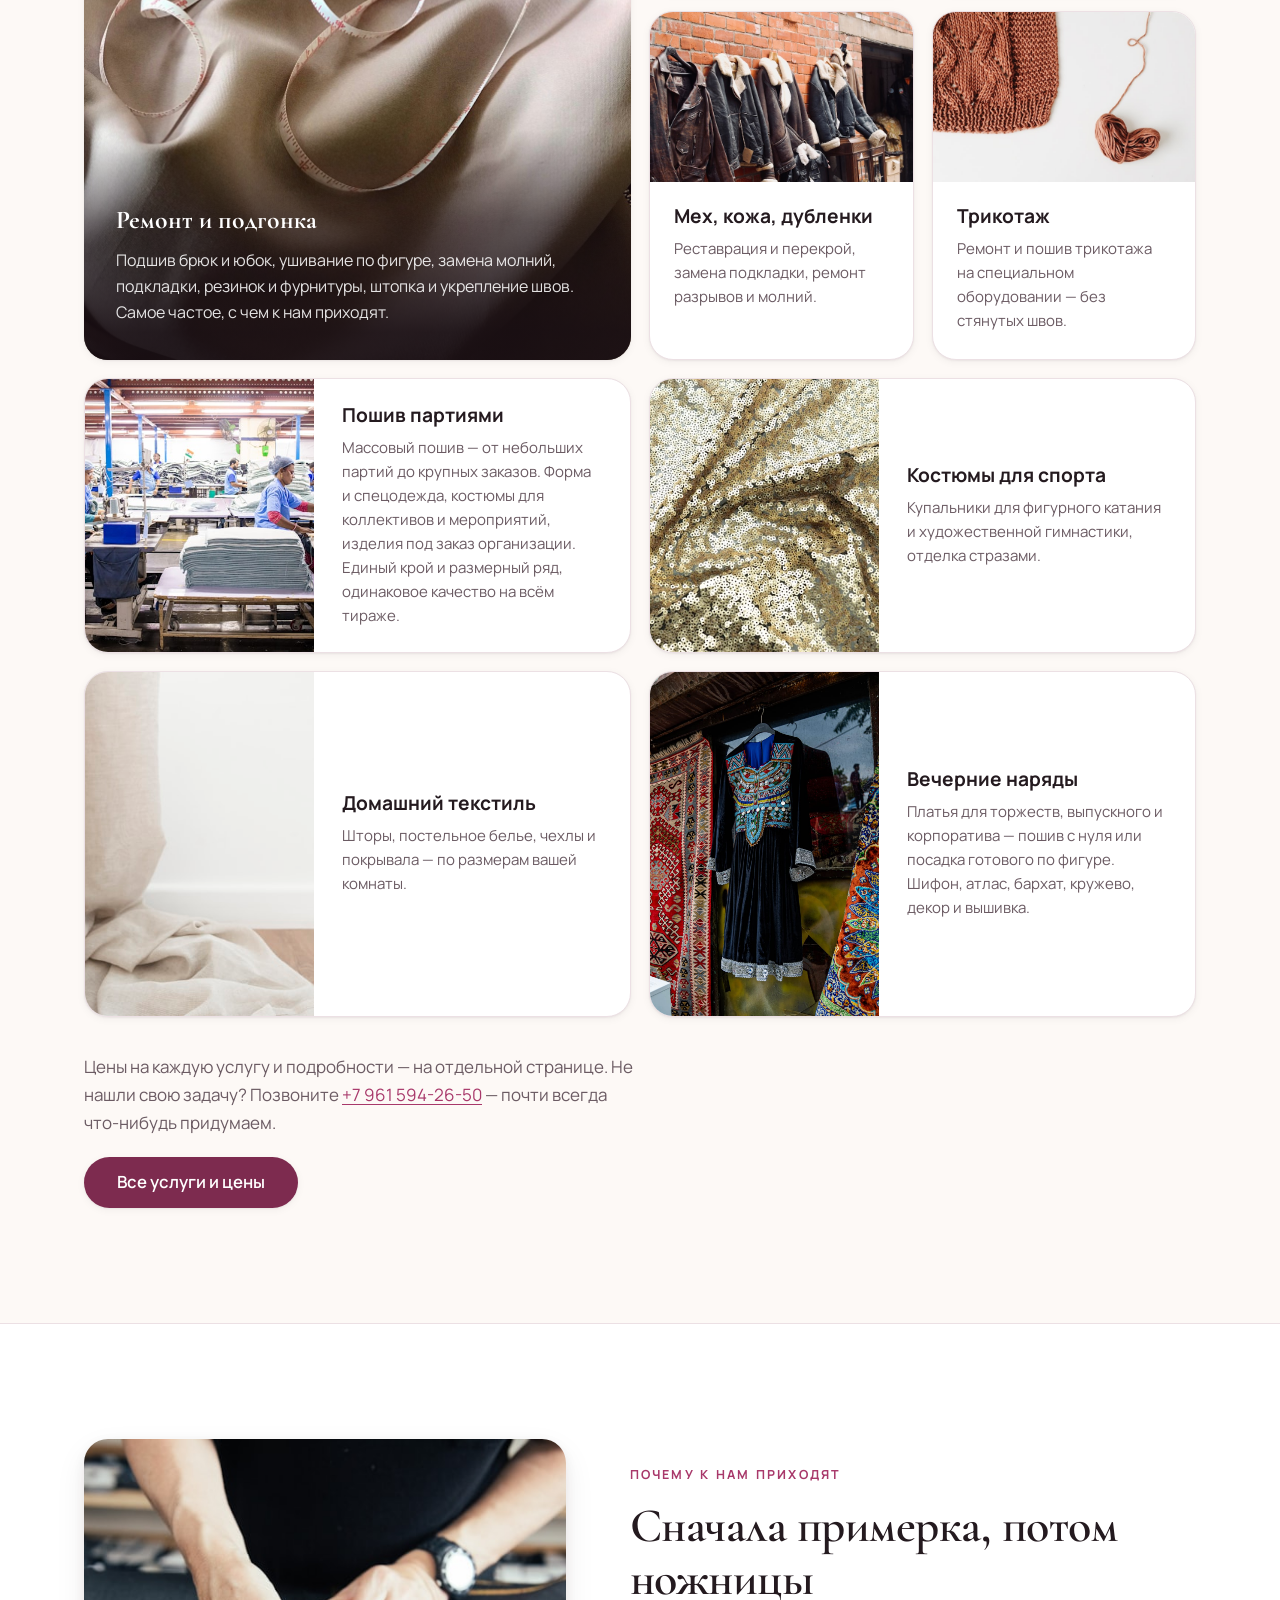
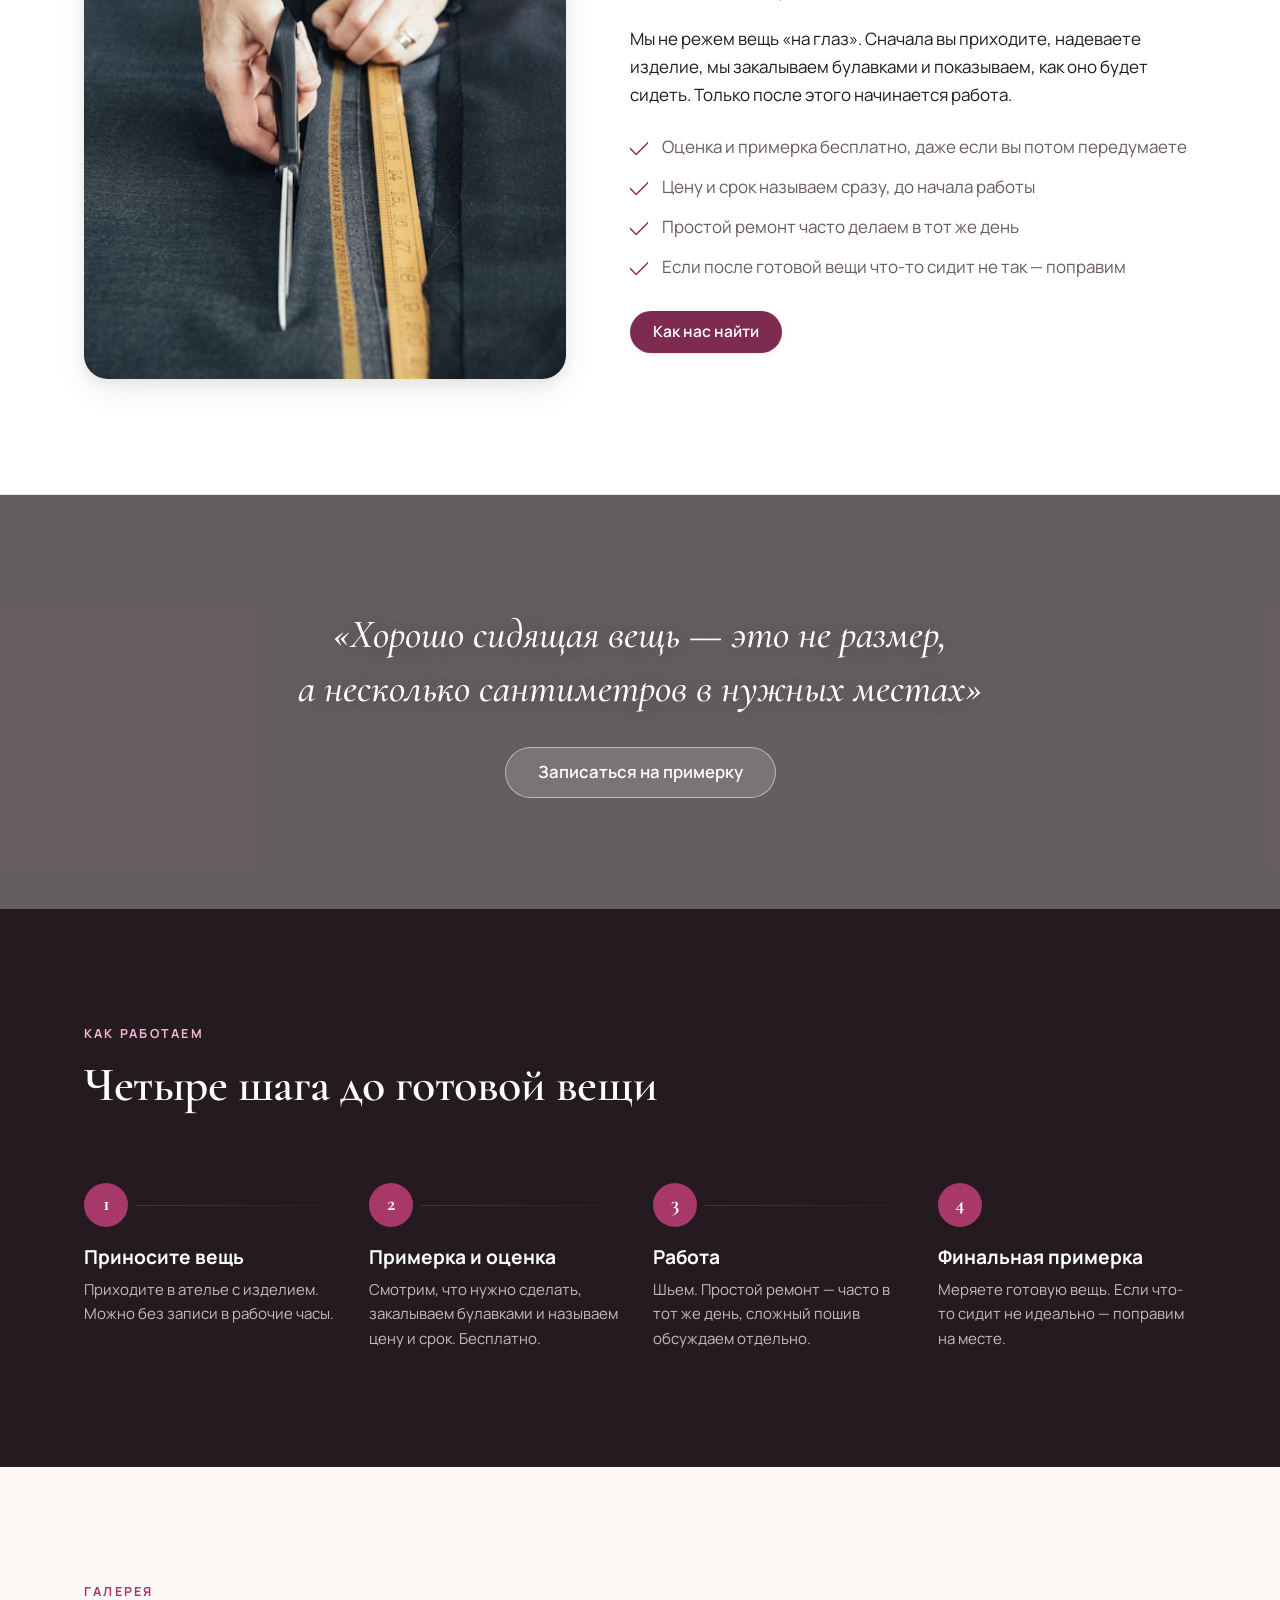
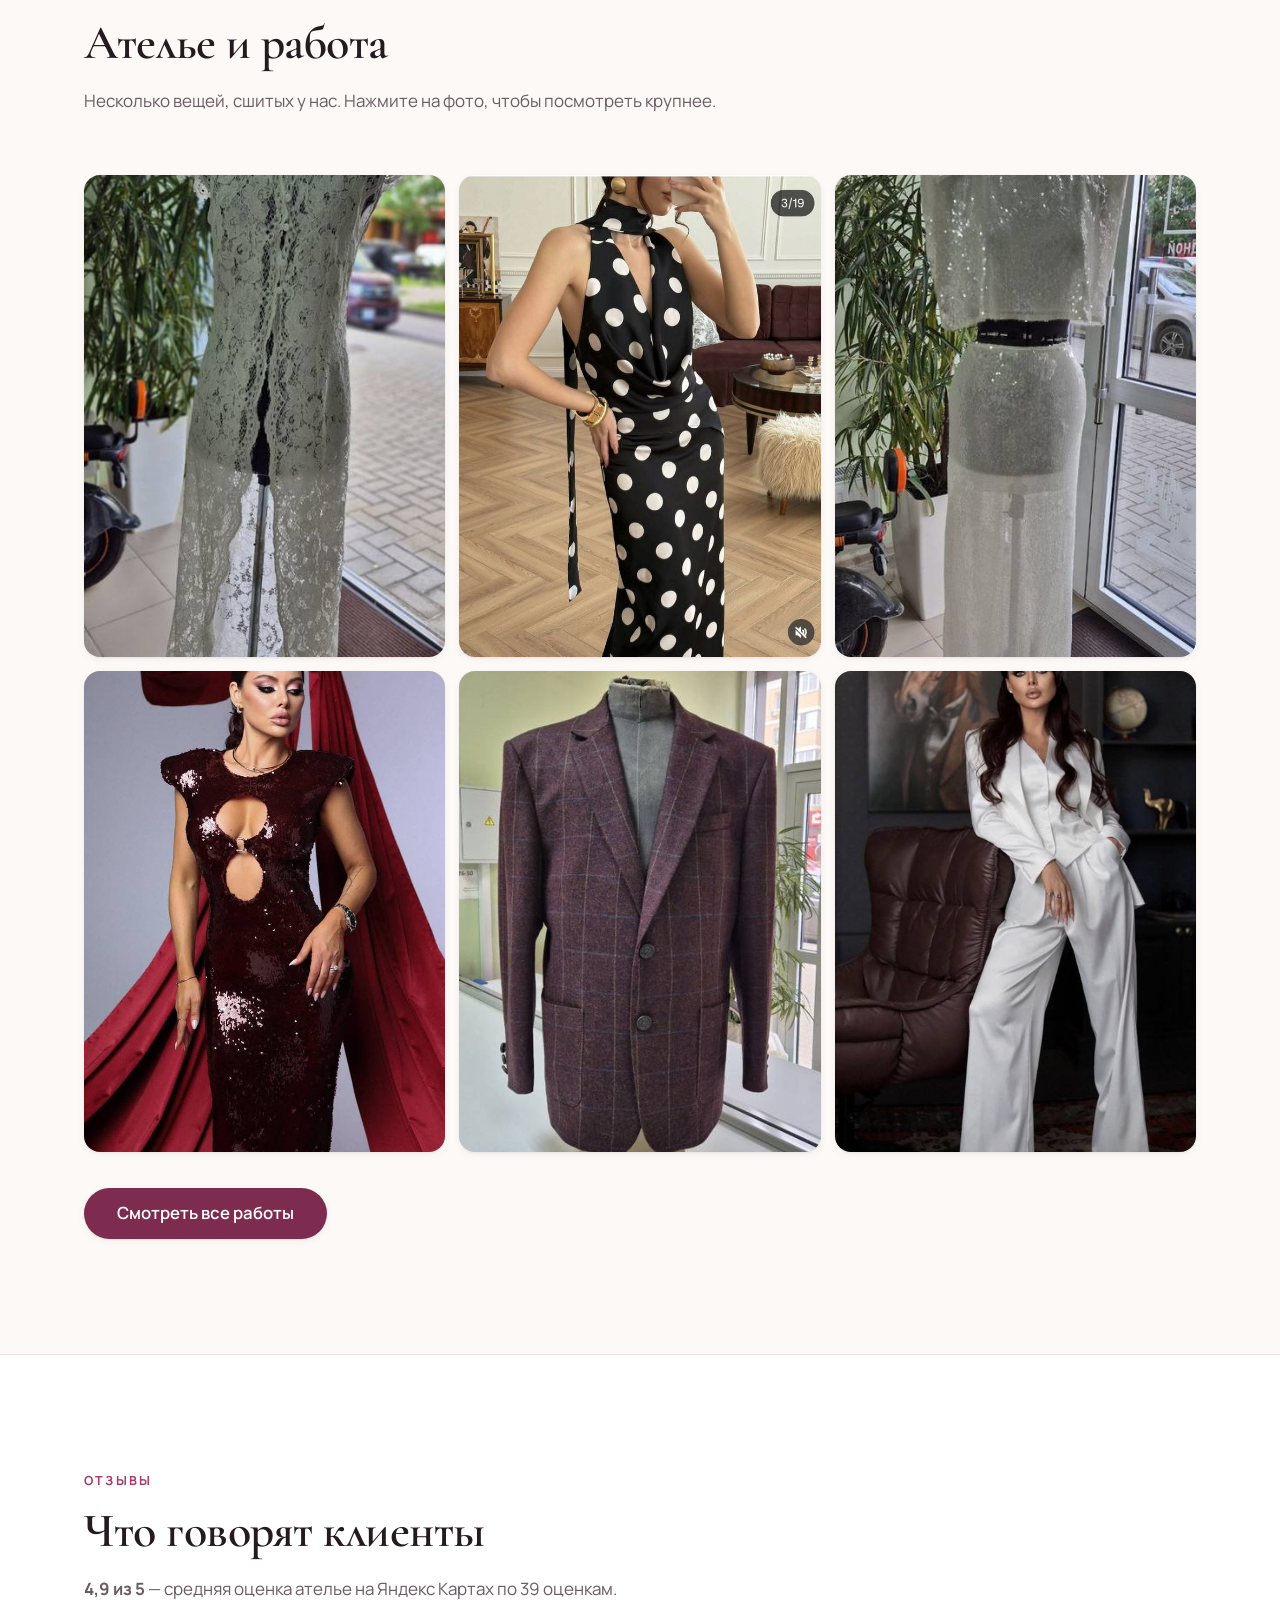
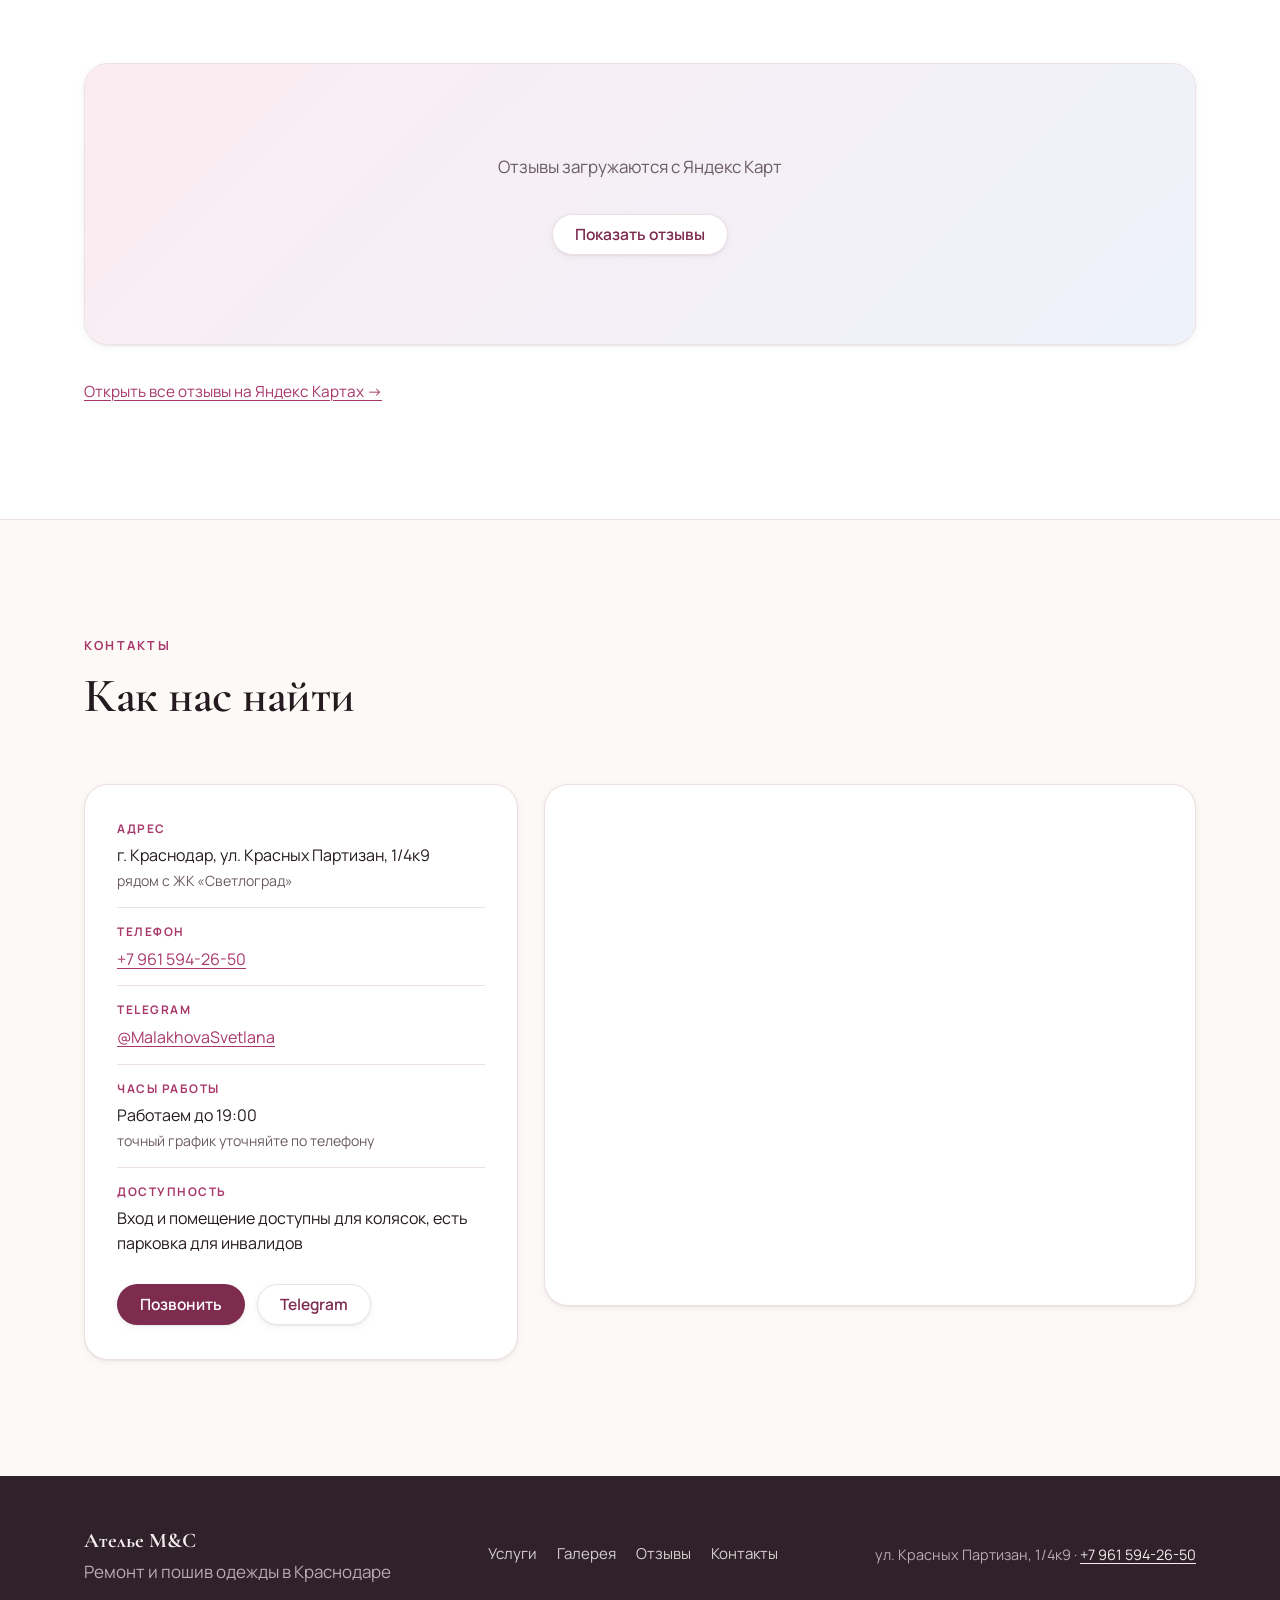
==== commit 1576604f: "Первое фото галереи заменено на вид спереди Тот же кружевной комплект, но видно перёд: застёжка на п" ====
--- a/index.html
+++ b/index.html
@@ -286,7 +286,7 @@
 
       <div class="gallery teaser stagger">
         <button class="shot reveal" type="button" data-full="/photos/own1-kruzhevo-big.jpg">
-          <img src="/photos/own1-kruzhevo.jpg" alt="Кружевное платье в пол, сшитое в ателье" loading="lazy">
+          <img src="/photos/own1-kruzhevo.jpg" alt="Кружевное платье в пол с накидкой на пуговицах, сшитое в ателье" loading="lazy">
         </button>
         <button class="shot reveal" type="button" data-full="/photos/b02-goroh-cherny-big.jpg">
           <img src="/photos/b02-goroh-cherny.jpg" alt="Чёрное платье в крупный горох" loading="lazy">
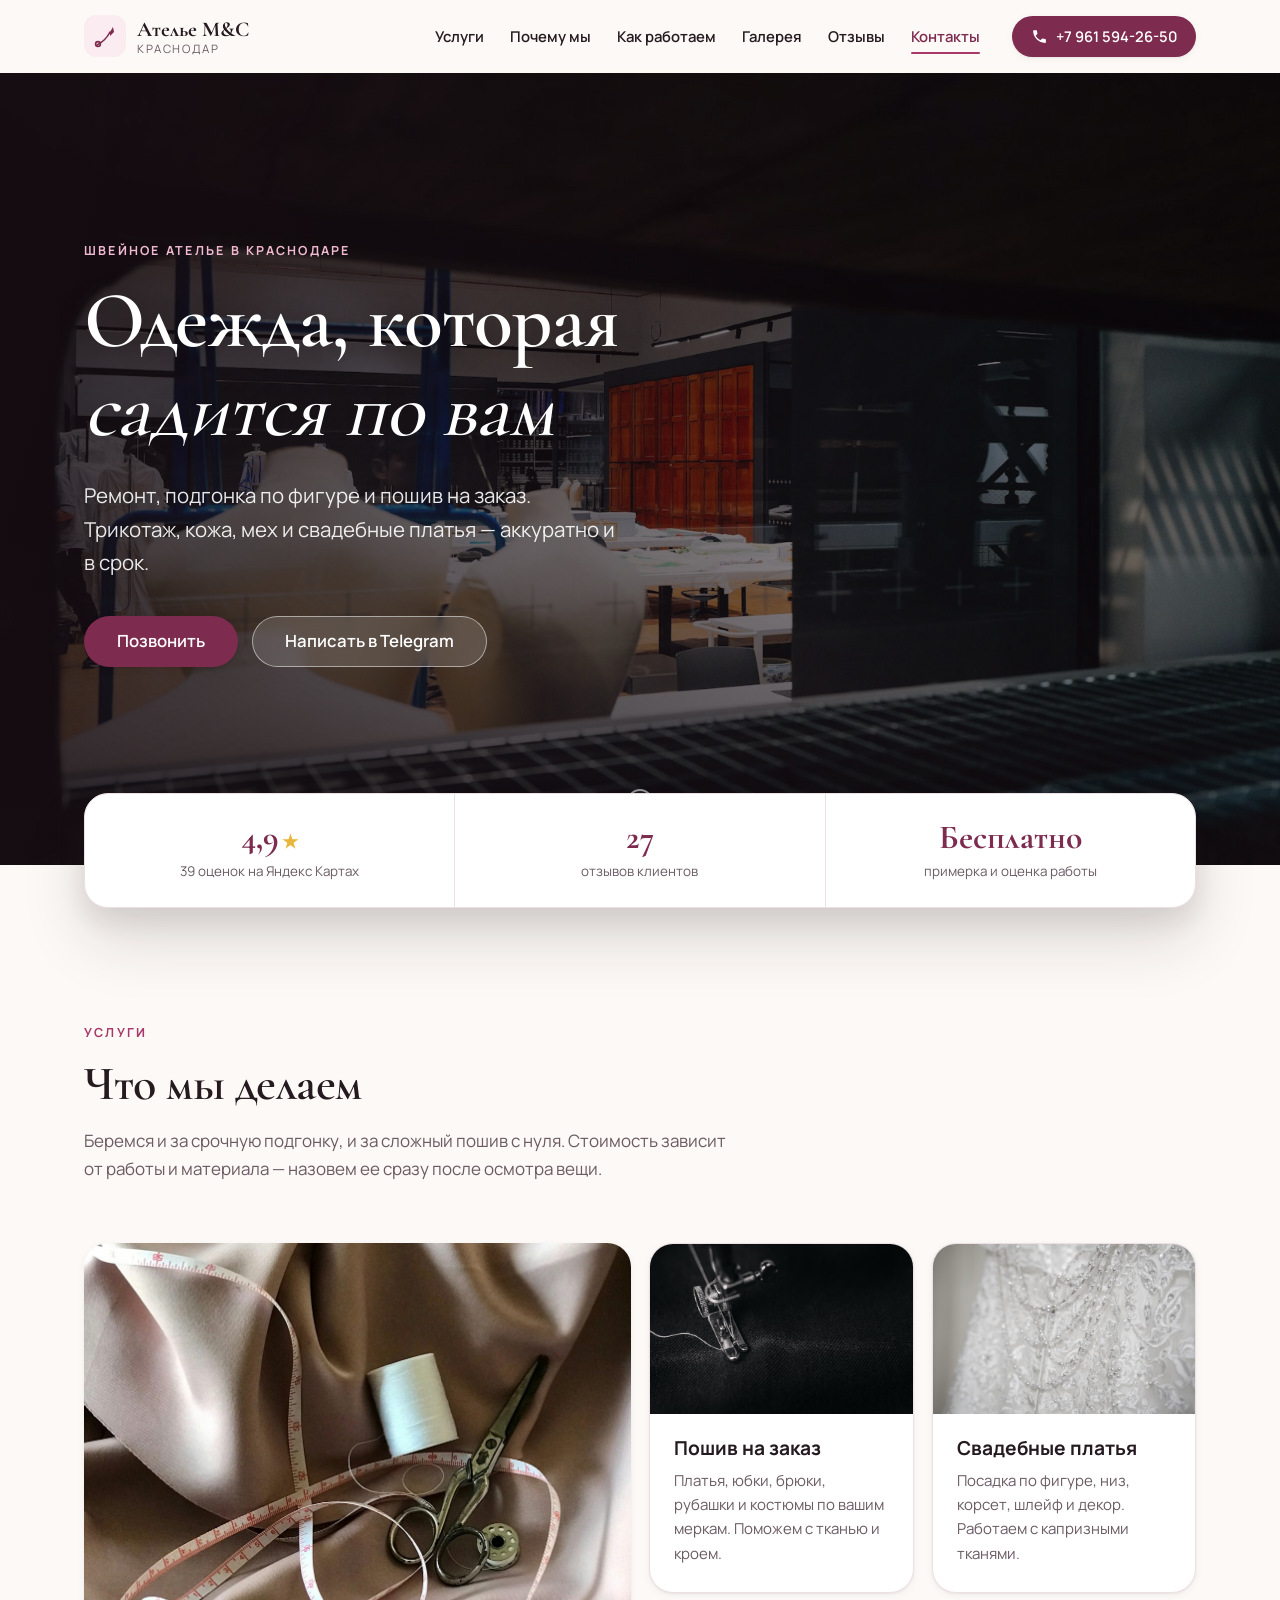
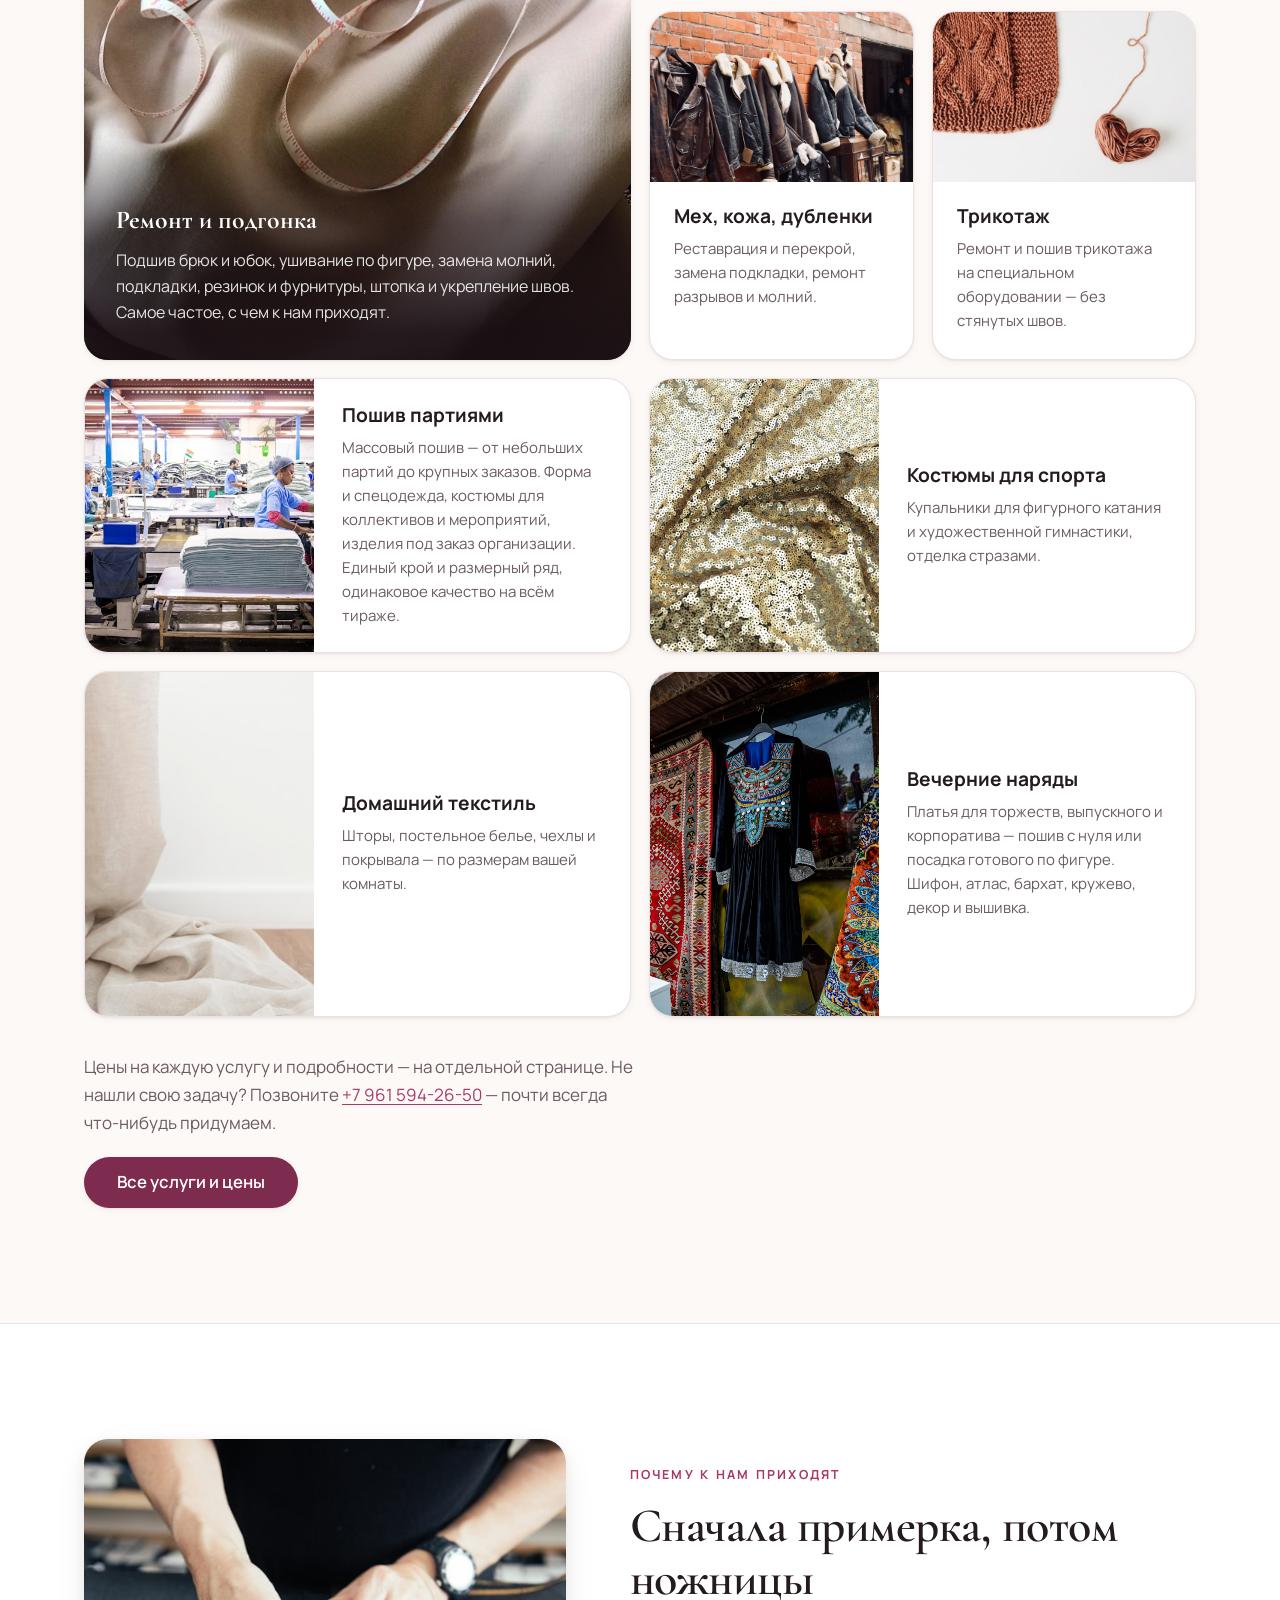
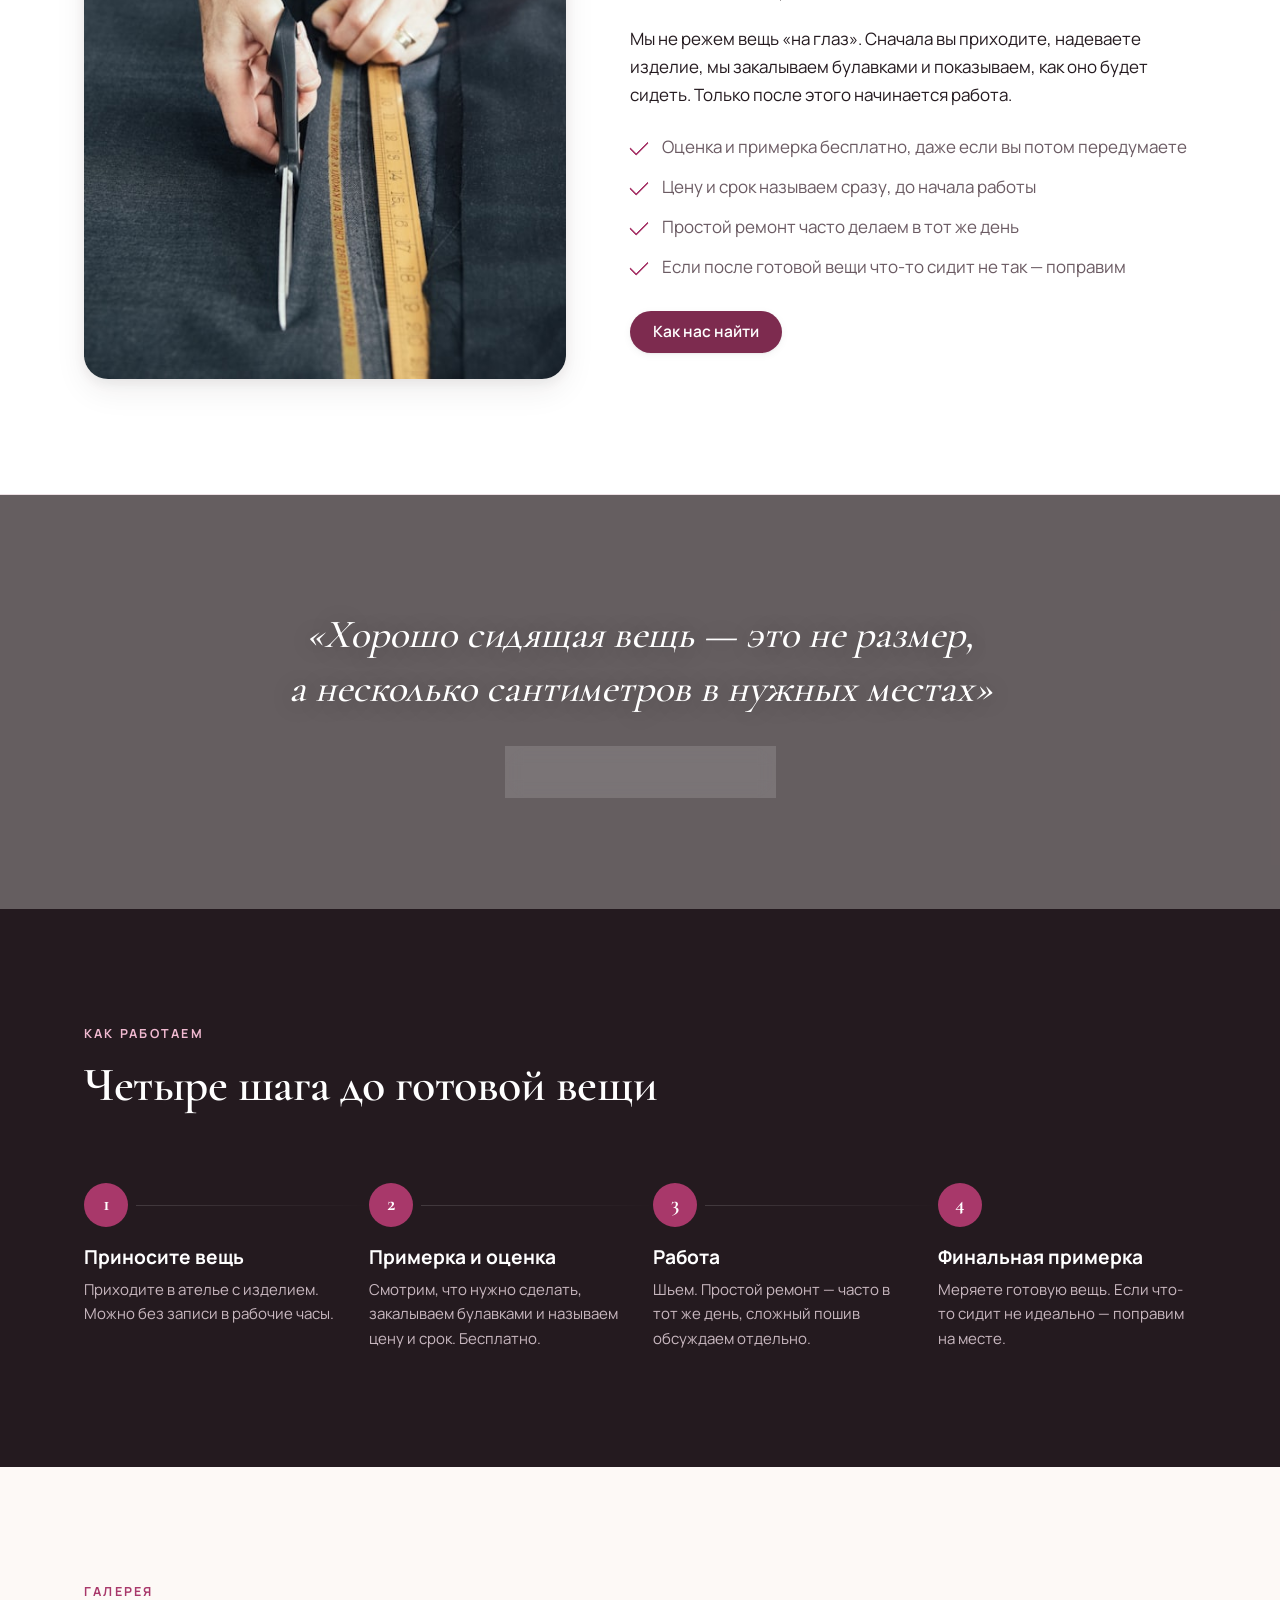
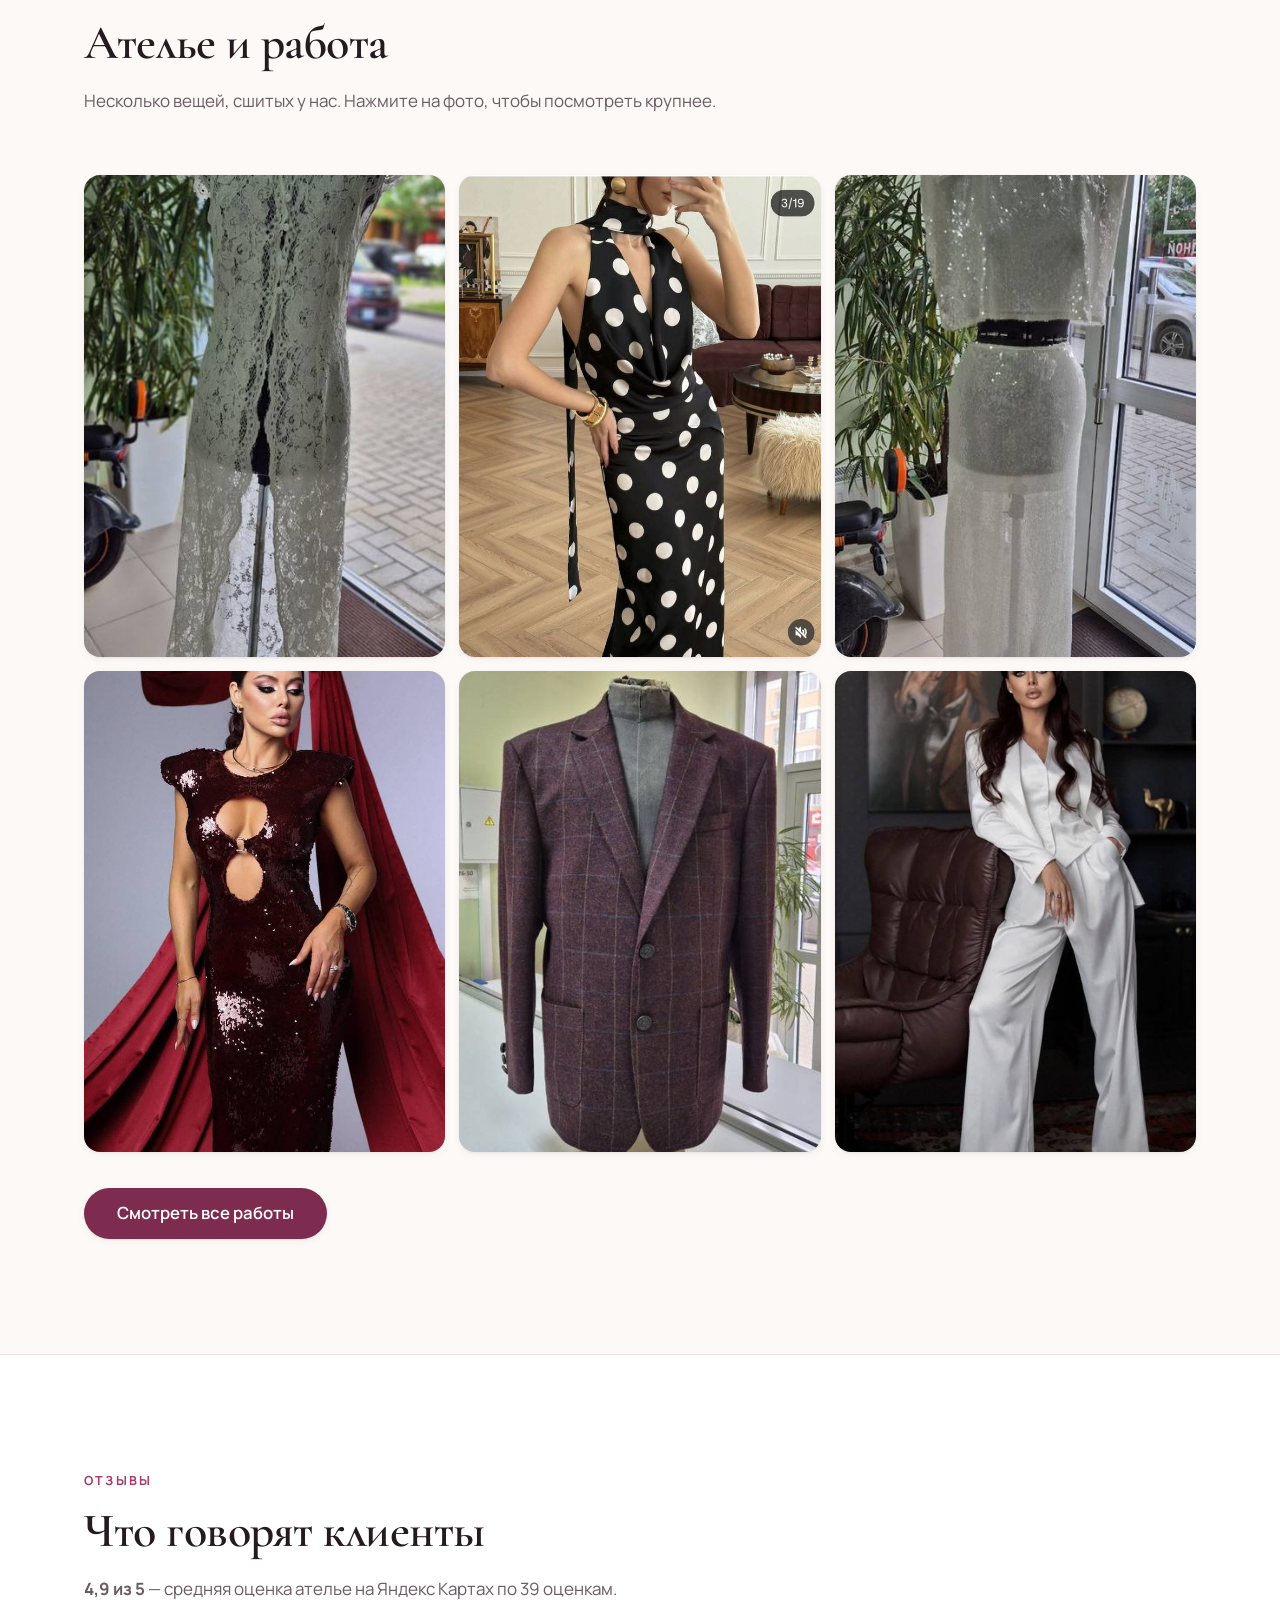
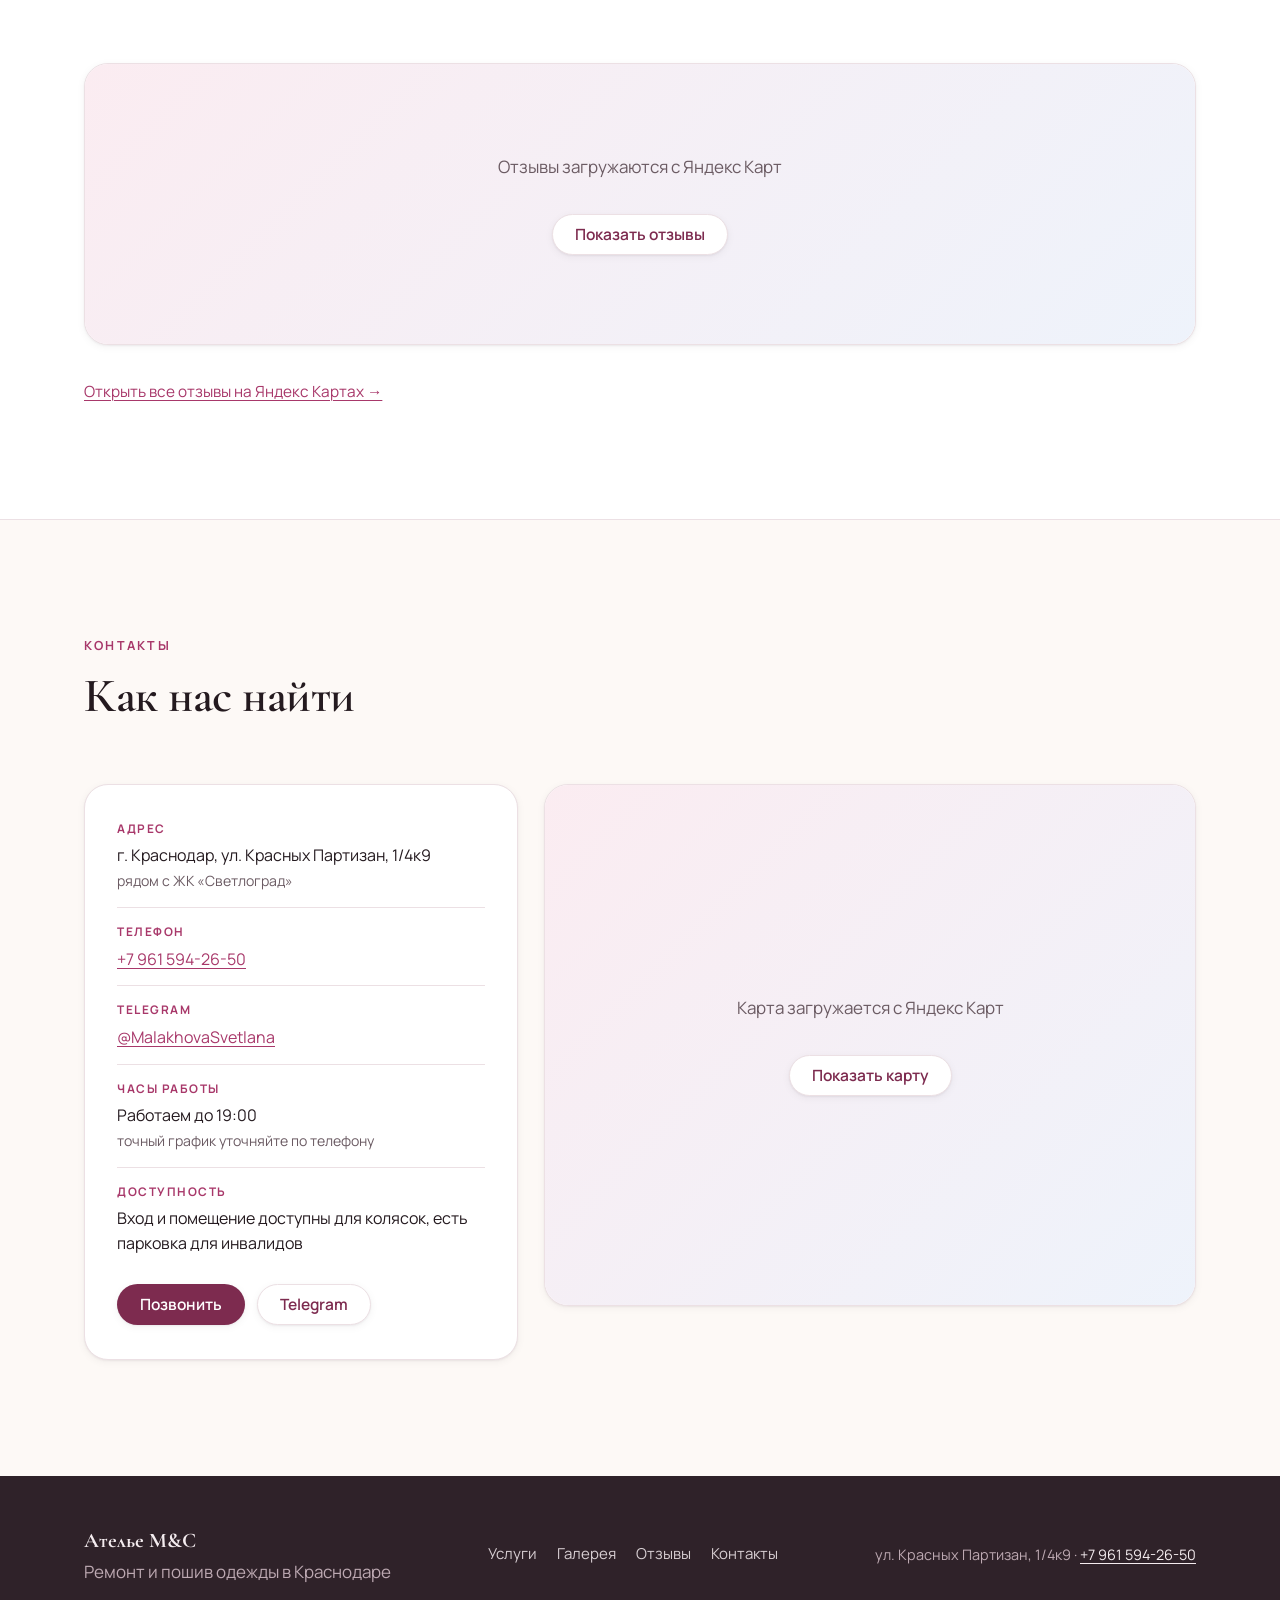
==== commit 92c7502a: "Убраны все обращения к зарубежным сервисам, добавлены заголовки безопасности Шрифты перенесены в реп" ====
--- a/index.html
+++ b/index.html
@@ -20,10 +20,10 @@
 <link rel="icon" type="image/svg+xml" href="/favicon.svg">
 <link rel="apple-touch-icon" href="/favicon.svg">
 
-<link rel="preconnect" href="https://fonts.googleapis.com">
-<link rel="preconnect" href="https://fonts.gstatic.com" crossorigin>
 <link rel="preload" as="image" href="/photos/hero.jpg">
-<link href="https://fonts.googleapis.com/css2?family=Cormorant+Garamond:wght@500;600;700&family=Manrope:wght@400;500;600;700&display=swap" rel="stylesheet">
+<link rel="preload" as="font" type="font/woff2" crossorigin href="/fonts/Manrope-400-cyrillic.woff2">
+<link rel="preload" as="font" type="font/woff2" crossorigin href="/fonts/CormorantGaramond-700-cyrillic.woff2">
+<link rel="stylesheet" href="/fonts/fonts.css">
 <link rel="stylesheet" href="/styles.css">
 <script>document.documentElement.className+=" js";</script>
 </head>
@@ -384,10 +384,9 @@
         <div class="embed embed-map reveal"
              data-embed="https://yandex.ru/map-widget/v1/?ll=38.899008%2C45.081102&mode=poi&poi%5Bpoint%5D=38.898582%2C45.081387&poi%5Buri%5D=ymapsbm1%3A%2F%2Forg%3Foid%3D99204790133&z=17"
              data-embed-title="Ателье M&amp;C на карте Краснодара"
-             data-embed-height="520"
-             data-embed-auto>
+             data-embed-height="520">
           <div class="embed-placeholder">
-            <p>Карта загружается…</p>
+            <p>Карта загружается с Яндекс Карт</p>
             <button class="btn btn-ghost" type="button" data-embed-load>Показать карту</button>
           </div>
         </div>
--- a/fonts/fonts.css
+++ b/fonts/fonts.css
@@ -0,0 +1,224 @@
+@font-face {
+  font-family: 'Cormorant Garamond';
+  font-style: normal;
+  font-weight: 500;
+  font-display: swap;
+  src: url(/fonts/CormorantGaramond-500-cyrillic-ext.woff2) format('woff2');
+  unicode-range: U+0460-052F, U+1C80-1C8A, U+20B4, U+2DE0-2DFF, U+A640-A69F, U+FE2E-FE2F;
+}
+@font-face {
+  font-family: 'Cormorant Garamond';
+  font-style: normal;
+  font-weight: 500;
+  font-display: swap;
+  src: url(/fonts/CormorantGaramond-500-cyrillic.woff2) format('woff2');
+  unicode-range: U+0301, U+0400-045F, U+0490-0491, U+04B0-04B1, U+2116;
+}
+@font-face {
+  font-family: 'Cormorant Garamond';
+  font-style: normal;
+  font-weight: 500;
+  font-display: swap;
+  src: url(/fonts/CormorantGaramond-500-latin-ext.woff2) format('woff2');
+  unicode-range: U+0100-02BA, U+02BD-02C5, U+02C7-02CC, U+02CE-02D7, U+02DD-02FF, U+0304, U+0308, U+0329, U+1D00-1DBF, U+1E00-1E9F, U+1EF2-1EFF, U+2020, U+20A0-20AB, U+20AD-20C0, U+2113, U+2C60-2C7F, U+A720-A7FF;
+}
+@font-face {
+  font-family: 'Cormorant Garamond';
+  font-style: normal;
+  font-weight: 500;
+  font-display: swap;
+  src: url(/fonts/CormorantGaramond-500-latin.woff2) format('woff2');
+  unicode-range: U+0000-00FF, U+0131, U+0152-0153, U+02BB-02BC, U+02C6, U+02DA, U+02DC, U+0304, U+0308, U+0329, U+2000-206F, U+20AC, U+2122, U+2191, U+2193, U+2212, U+2215, U+FEFF, U+FFFD;
+}
+@font-face {
+  font-family: 'Cormorant Garamond';
+  font-style: normal;
+  font-weight: 600;
+  font-display: swap;
+  src: url(/fonts/CormorantGaramond-600-cyrillic-ext.woff2) format('woff2');
+  unicode-range: U+0460-052F, U+1C80-1C8A, U+20B4, U+2DE0-2DFF, U+A640-A69F, U+FE2E-FE2F;
+}
+@font-face {
+  font-family: 'Cormorant Garamond';
+  font-style: normal;
+  font-weight: 600;
+  font-display: swap;
+  src: url(/fonts/CormorantGaramond-600-cyrillic.woff2) format('woff2');
+  unicode-range: U+0301, U+0400-045F, U+0490-0491, U+04B0-04B1, U+2116;
+}
+@font-face {
+  font-family: 'Cormorant Garamond';
+  font-style: normal;
+  font-weight: 600;
+  font-display: swap;
+  src: url(/fonts/CormorantGaramond-600-latin-ext.woff2) format('woff2');
+  unicode-range: U+0100-02BA, U+02BD-02C5, U+02C7-02CC, U+02CE-02D7, U+02DD-02FF, U+0304, U+0308, U+0329, U+1D00-1DBF, U+1E00-1E9F, U+1EF2-1EFF, U+2020, U+20A0-20AB, U+20AD-20C0, U+2113, U+2C60-2C7F, U+A720-A7FF;
+}
+@font-face {
+  font-family: 'Cormorant Garamond';
+  font-style: normal;
+  font-weight: 600;
+  font-display: swap;
+  src: url(/fonts/CormorantGaramond-600-latin.woff2) format('woff2');
+  unicode-range: U+0000-00FF, U+0131, U+0152-0153, U+02BB-02BC, U+02C6, U+02DA, U+02DC, U+0304, U+0308, U+0329, U+2000-206F, U+20AC, U+2122, U+2191, U+2193, U+2212, U+2215, U+FEFF, U+FFFD;
+}
+@font-face {
+  font-family: 'Cormorant Garamond';
+  font-style: normal;
+  font-weight: 700;
+  font-display: swap;
+  src: url(/fonts/CormorantGaramond-700-cyrillic-ext.woff2) format('woff2');
+  unicode-range: U+0460-052F, U+1C80-1C8A, U+20B4, U+2DE0-2DFF, U+A640-A69F, U+FE2E-FE2F;
+}
+@font-face {
+  font-family: 'Cormorant Garamond';
+  font-style: normal;
+  font-weight: 700;
+  font-display: swap;
+  src: url(/fonts/CormorantGaramond-700-cyrillic.woff2) format('woff2');
+  unicode-range: U+0301, U+0400-045F, U+0490-0491, U+04B0-04B1, U+2116;
+}
+@font-face {
+  font-family: 'Cormorant Garamond';
+  font-style: normal;
+  font-weight: 700;
+  font-display: swap;
+  src: url(/fonts/CormorantGaramond-700-latin-ext.woff2) format('woff2');
+  unicode-range: U+0100-02BA, U+02BD-02C5, U+02C7-02CC, U+02CE-02D7, U+02DD-02FF, U+0304, U+0308, U+0329, U+1D00-1DBF, U+1E00-1E9F, U+1EF2-1EFF, U+2020, U+20A0-20AB, U+20AD-20C0, U+2113, U+2C60-2C7F, U+A720-A7FF;
+}
+@font-face {
+  font-family: 'Cormorant Garamond';
+  font-style: normal;
+  font-weight: 700;
+  font-display: swap;
+  src: url(/fonts/CormorantGaramond-700-latin.woff2) format('woff2');
+  unicode-range: U+0000-00FF, U+0131, U+0152-0153, U+02BB-02BC, U+02C6, U+02DA, U+02DC, U+0304, U+0308, U+0329, U+2000-206F, U+20AC, U+2122, U+2191, U+2193, U+2212, U+2215, U+FEFF, U+FFFD;
+}
+@font-face {
+  font-family: 'Manrope';
+  font-style: normal;
+  font-weight: 400;
+  font-display: swap;
+  src: url(/fonts/Manrope-400-cyrillic-ext.woff2) format('woff2');
+  unicode-range: U+0460-052F, U+1C80-1C8A, U+20B4, U+2DE0-2DFF, U+A640-A69F, U+FE2E-FE2F;
+}
+@font-face {
+  font-family: 'Manrope';
+  font-style: normal;
+  font-weight: 400;
+  font-display: swap;
+  src: url(/fonts/Manrope-400-cyrillic.woff2) format('woff2');
+  unicode-range: U+0301, U+0400-045F, U+0490-0491, U+04B0-04B1, U+2116;
+}
+@font-face {
+  font-family: 'Manrope';
+  font-style: normal;
+  font-weight: 400;
+  font-display: swap;
+  src: url(/fonts/Manrope-400-latin-ext.woff2) format('woff2');
+  unicode-range: U+0100-02BA, U+02BD-02C5, U+02C7-02CC, U+02CE-02D7, U+02DD-02FF, U+0304, U+0308, U+0329, U+1D00-1DBF, U+1E00-1E9F, U+1EF2-1EFF, U+2020, U+20A0-20AB, U+20AD-20C0, U+2113, U+2C60-2C7F, U+A720-A7FF;
+}
+@font-face {
+  font-family: 'Manrope';
+  font-style: normal;
+  font-weight: 400;
+  font-display: swap;
+  src: url(/fonts/Manrope-400-latin.woff2) format('woff2');
+  unicode-range: U+0000-00FF, U+0131, U+0152-0153, U+02BB-02BC, U+02C6, U+02DA, U+02DC, U+0304, U+0308, U+0329, U+2000-206F, U+20AC, U+2122, U+2191, U+2193, U+2212, U+2215, U+FEFF, U+FFFD;
+}
+@font-face {
+  font-family: 'Manrope';
+  font-style: normal;
+  font-weight: 500;
+  font-display: swap;
+  src: url(/fonts/Manrope-500-cyrillic-ext.woff2) format('woff2');
+  unicode-range: U+0460-052F, U+1C80-1C8A, U+20B4, U+2DE0-2DFF, U+A640-A69F, U+FE2E-FE2F;
+}
+@font-face {
+  font-family: 'Manrope';
+  font-style: normal;
+  font-weight: 500;
+  font-display: swap;
+  src: url(/fonts/Manrope-500-cyrillic.woff2) format('woff2');
+  unicode-range: U+0301, U+0400-045F, U+0490-0491, U+04B0-04B1, U+2116;
+}
+@font-face {
+  font-family: 'Manrope';
+  font-style: normal;
+  font-weight: 500;
+  font-display: swap;
+  src: url(/fonts/Manrope-500-latin-ext.woff2) format('woff2');
+  unicode-range: U+0100-02BA, U+02BD-02C5, U+02C7-02CC, U+02CE-02D7, U+02DD-02FF, U+0304, U+0308, U+0329, U+1D00-1DBF, U+1E00-1E9F, U+1EF2-1EFF, U+2020, U+20A0-20AB, U+20AD-20C0, U+2113, U+2C60-2C7F, U+A720-A7FF;
+}
+@font-face {
+  font-family: 'Manrope';
+  font-style: normal;
+  font-weight: 500;
+  font-display: swap;
+  src: url(/fonts/Manrope-500-latin.woff2) format('woff2');
+  unicode-range: U+0000-00FF, U+0131, U+0152-0153, U+02BB-02BC, U+02C6, U+02DA, U+02DC, U+0304, U+0308, U+0329, U+2000-206F, U+20AC, U+2122, U+2191, U+2193, U+2212, U+2215, U+FEFF, U+FFFD;
+}
+@font-face {
+  font-family: 'Manrope';
+  font-style: normal;
+  font-weight: 600;
+  font-display: swap;
+  src: url(/fonts/Manrope-600-cyrillic-ext.woff2) format('woff2');
+  unicode-range: U+0460-052F, U+1C80-1C8A, U+20B4, U+2DE0-2DFF, U+A640-A69F, U+FE2E-FE2F;
+}
+@font-face {
+  font-family: 'Manrope';
+  font-style: normal;
+  font-weight: 600;
+  font-display: swap;
+  src: url(/fonts/Manrope-600-cyrillic.woff2) format('woff2');
+  unicode-range: U+0301, U+0400-045F, U+0490-0491, U+04B0-04B1, U+2116;
+}
+@font-face {
+  font-family: 'Manrope';
+  font-style: normal;
+  font-weight: 600;
+  font-display: swap;
+  src: url(/fonts/Manrope-600-latin-ext.woff2) format('woff2');
+  unicode-range: U+0100-02BA, U+02BD-02C5, U+02C7-02CC, U+02CE-02D7, U+02DD-02FF, U+0304, U+0308, U+0329, U+1D00-1DBF, U+1E00-1E9F, U+1EF2-1EFF, U+2020, U+20A0-20AB, U+20AD-20C0, U+2113, U+2C60-2C7F, U+A720-A7FF;
+}
+@font-face {
+  font-family: 'Manrope';
+  font-style: normal;
+  font-weight: 600;
+  font-display: swap;
+  src: url(/fonts/Manrope-600-latin.woff2) format('woff2');
+  unicode-range: U+0000-00FF, U+0131, U+0152-0153, U+02BB-02BC, U+02C6, U+02DA, U+02DC, U+0304, U+0308, U+0329, U+2000-206F, U+20AC, U+2122, U+2191, U+2193, U+2212, U+2215, U+FEFF, U+FFFD;
+}
+@font-face {
+  font-family: 'Manrope';
+  font-style: normal;
+  font-weight: 700;
+  font-display: swap;
+  src: url(/fonts/Manrope-700-cyrillic-ext.woff2) format('woff2');
+  unicode-range: U+0460-052F, U+1C80-1C8A, U+20B4, U+2DE0-2DFF, U+A640-A69F, U+FE2E-FE2F;
+}
+@font-face {
+  font-family: 'Manrope';
+  font-style: normal;
+  font-weight: 700;
+  font-display: swap;
+  src: url(/fonts/Manrope-700-cyrillic.woff2) format('woff2');
+  unicode-range: U+0301, U+0400-045F, U+0490-0491, U+04B0-04B1, U+2116;
+}
+@font-face {
+  font-family: 'Manrope';
+  font-style: normal;
+  font-weight: 700;
+  font-display: swap;
+  src: url(/fonts/Manrope-700-latin-ext.woff2) format('woff2');
+  unicode-range: U+0100-02BA, U+02BD-02C5, U+02C7-02CC, U+02CE-02D7, U+02DD-02FF, U+0304, U+0308, U+0329, U+1D00-1DBF, U+1E00-1E9F, U+1EF2-1EFF, U+2020, U+20A0-20AB, U+20AD-20C0, U+2113, U+2C60-2C7F, U+A720-A7FF;
+}
+@font-face {
+  font-family: 'Manrope';
+  font-style: normal;
+  font-weight: 700;
+  font-display: swap;
+  src: url(/fonts/Manrope-700-latin.woff2) format('woff2');
+  unicode-range: U+0000-00FF, U+0131, U+0152-0153, U+02BB-02BC, U+02C6, U+02DA, U+02DC, U+0304, U+0308, U+0329, U+2000-206F, U+20AC, U+2122, U+2191, U+2193, U+2212, U+2215, U+FEFF, U+FFFD;
+}
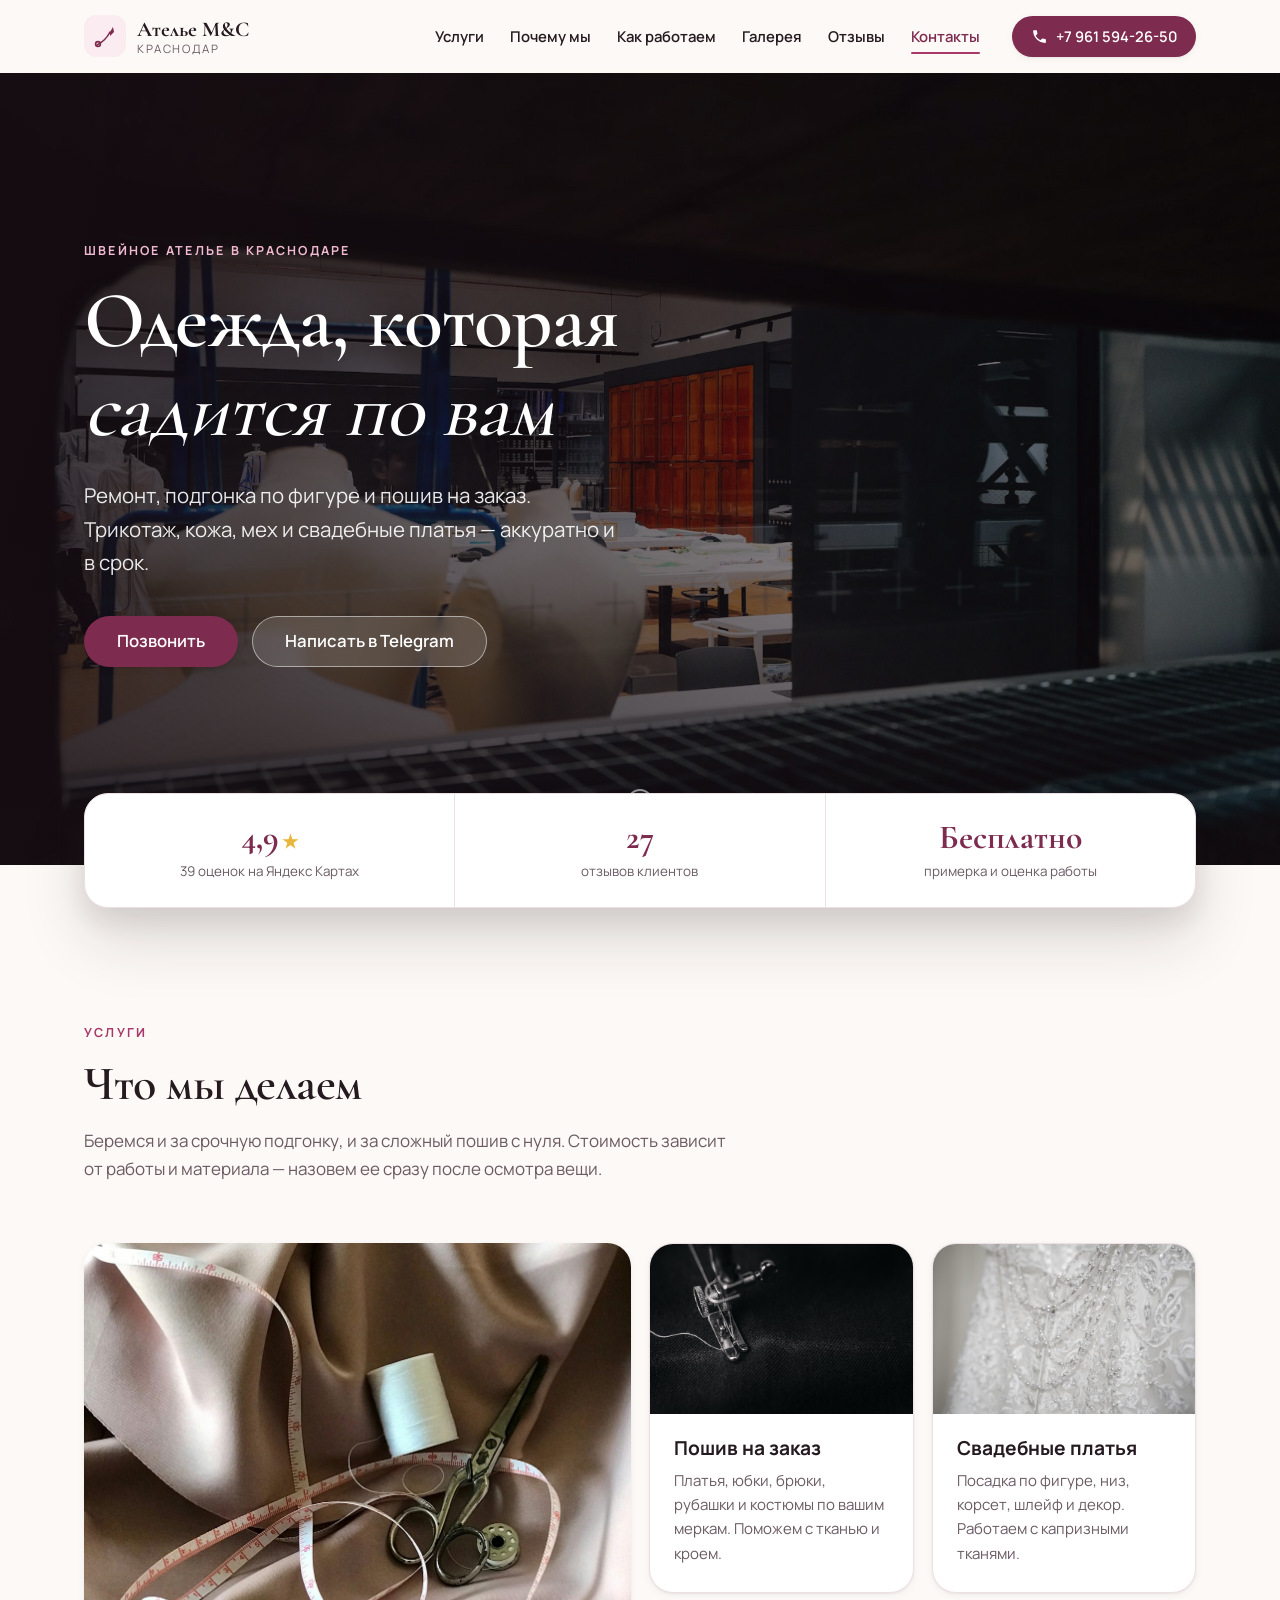
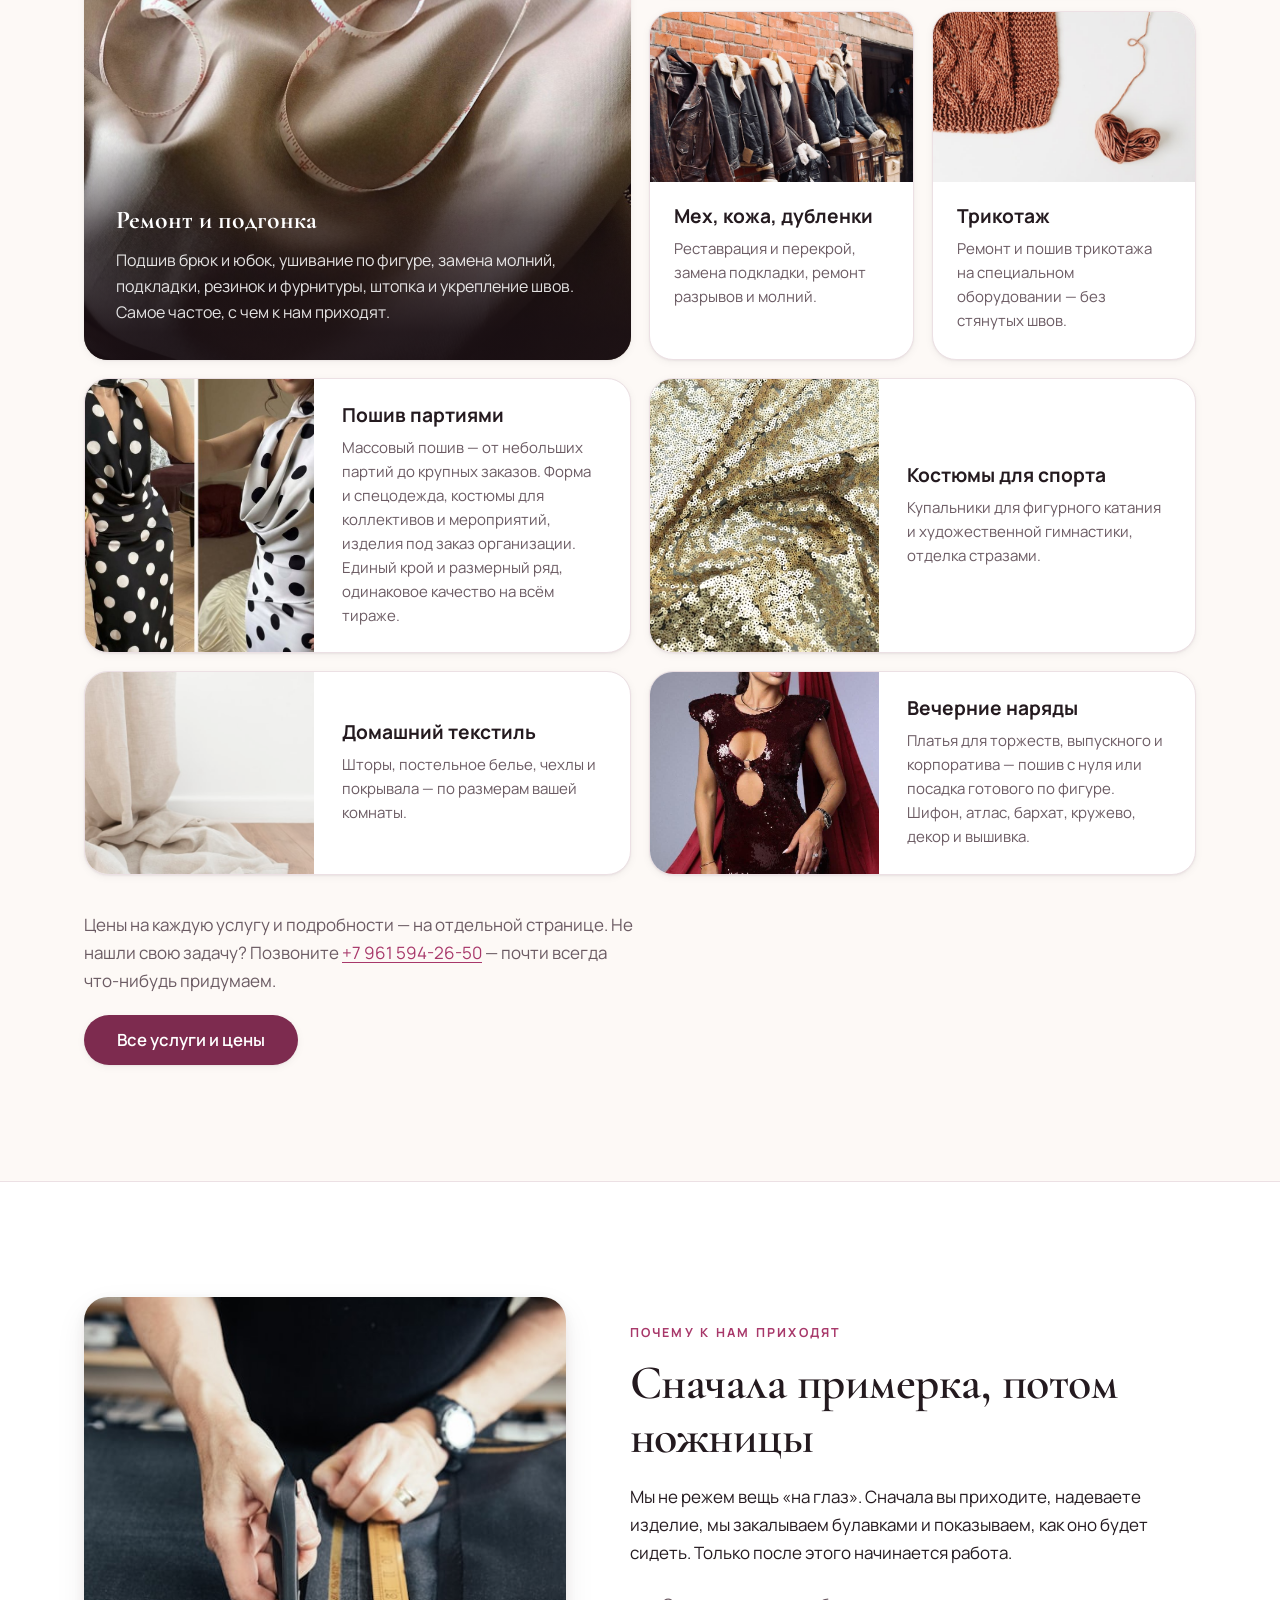
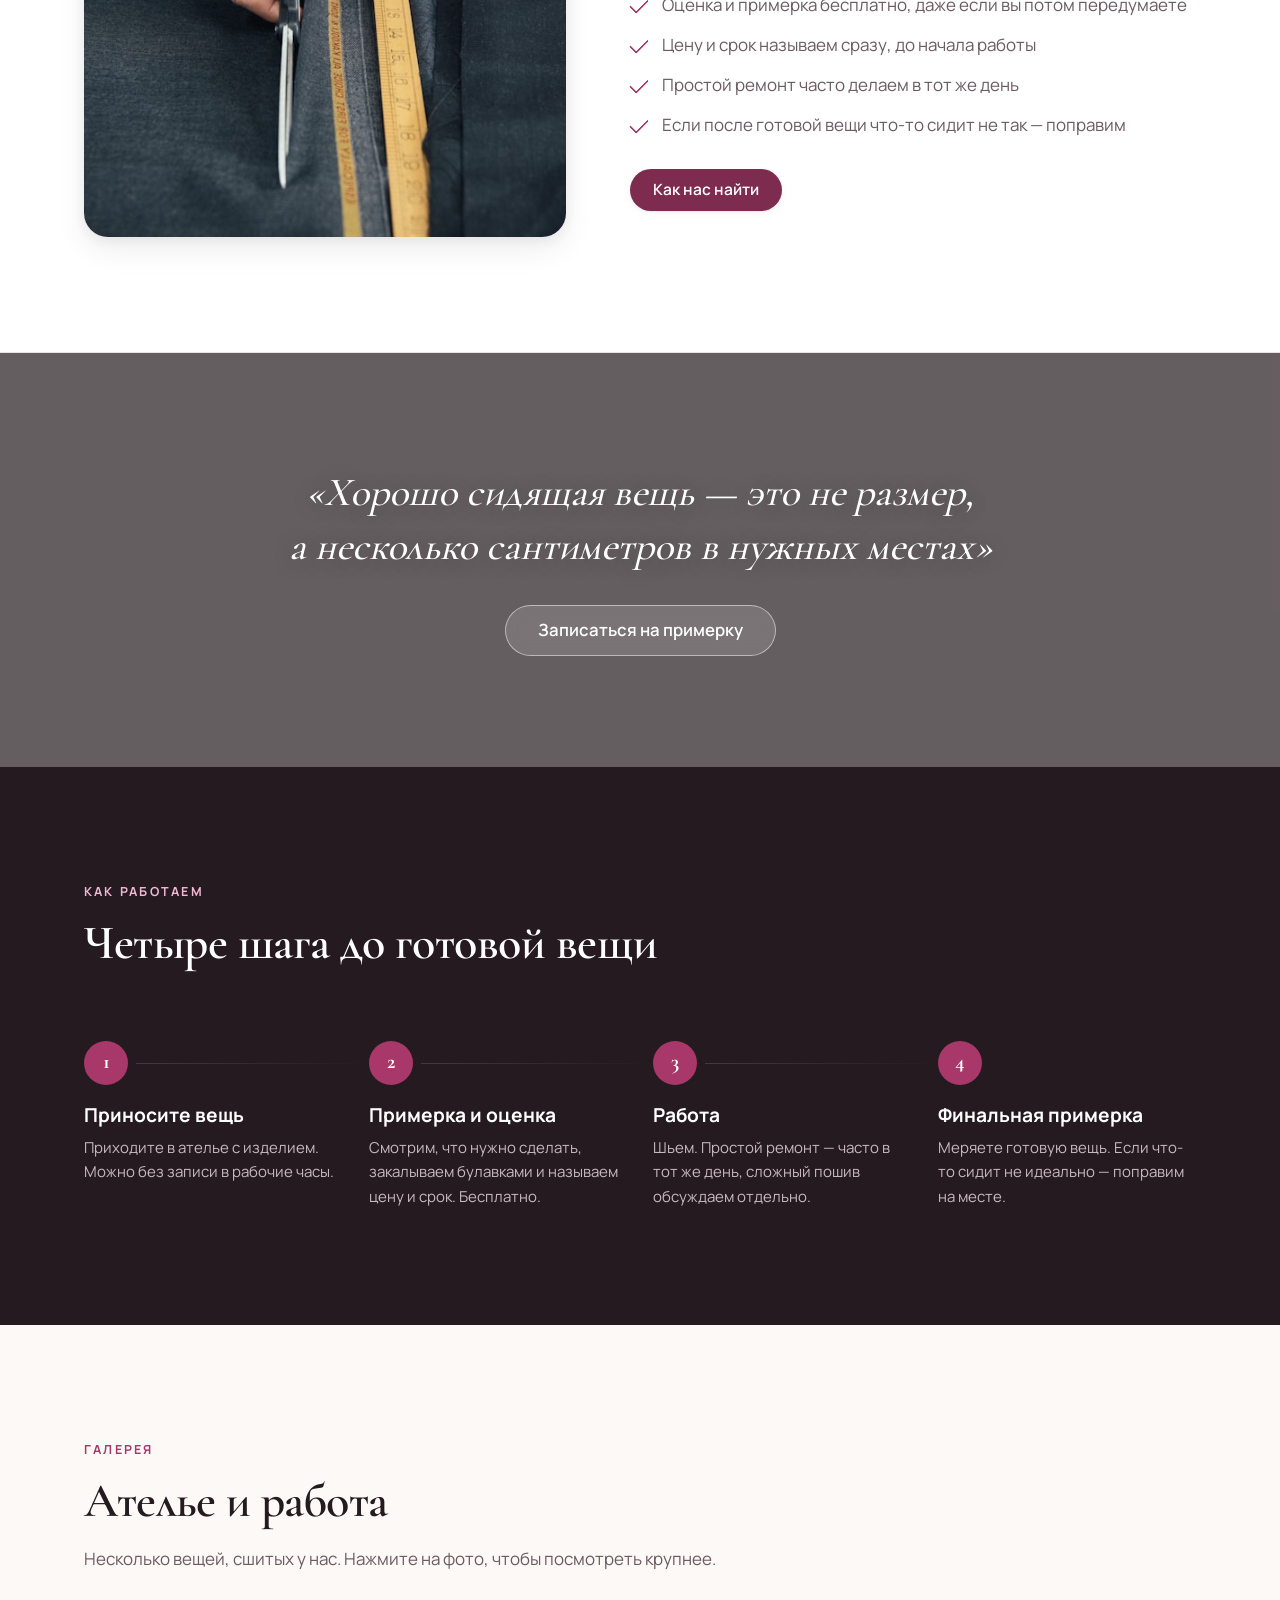
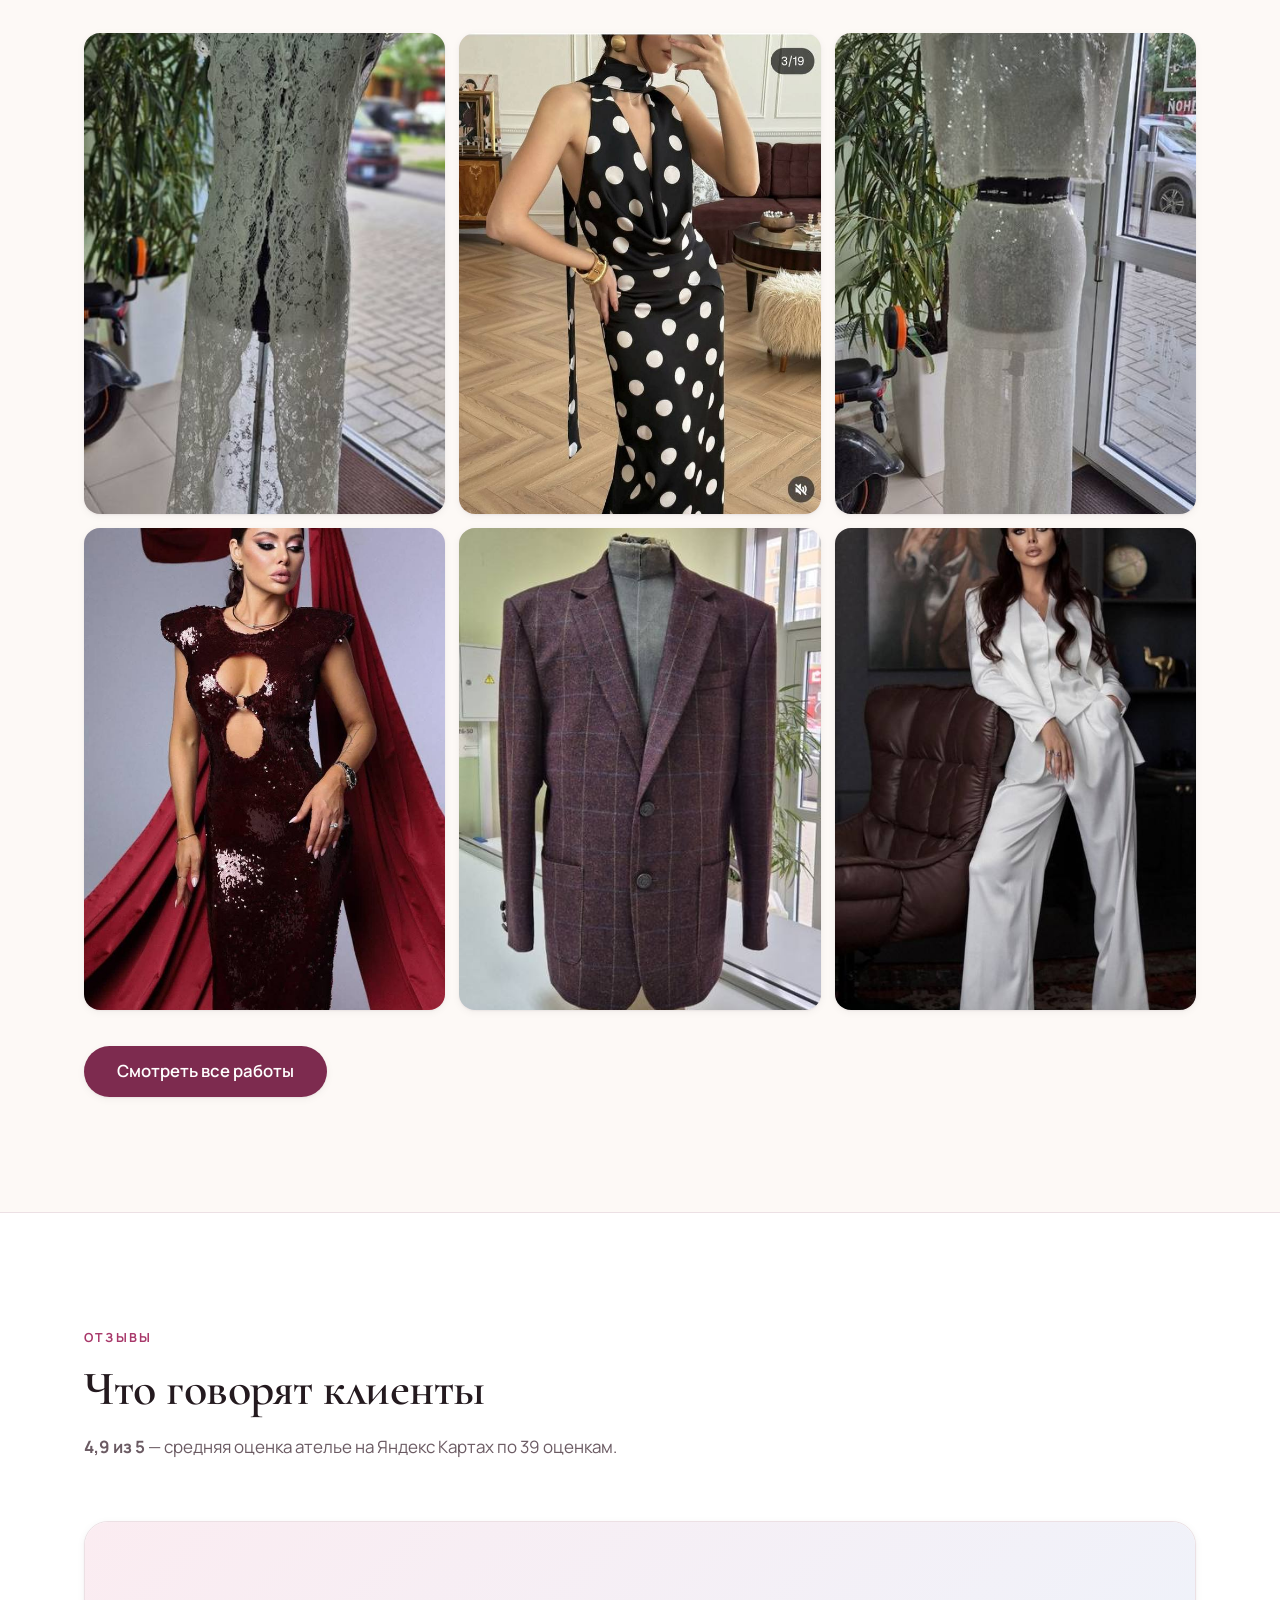
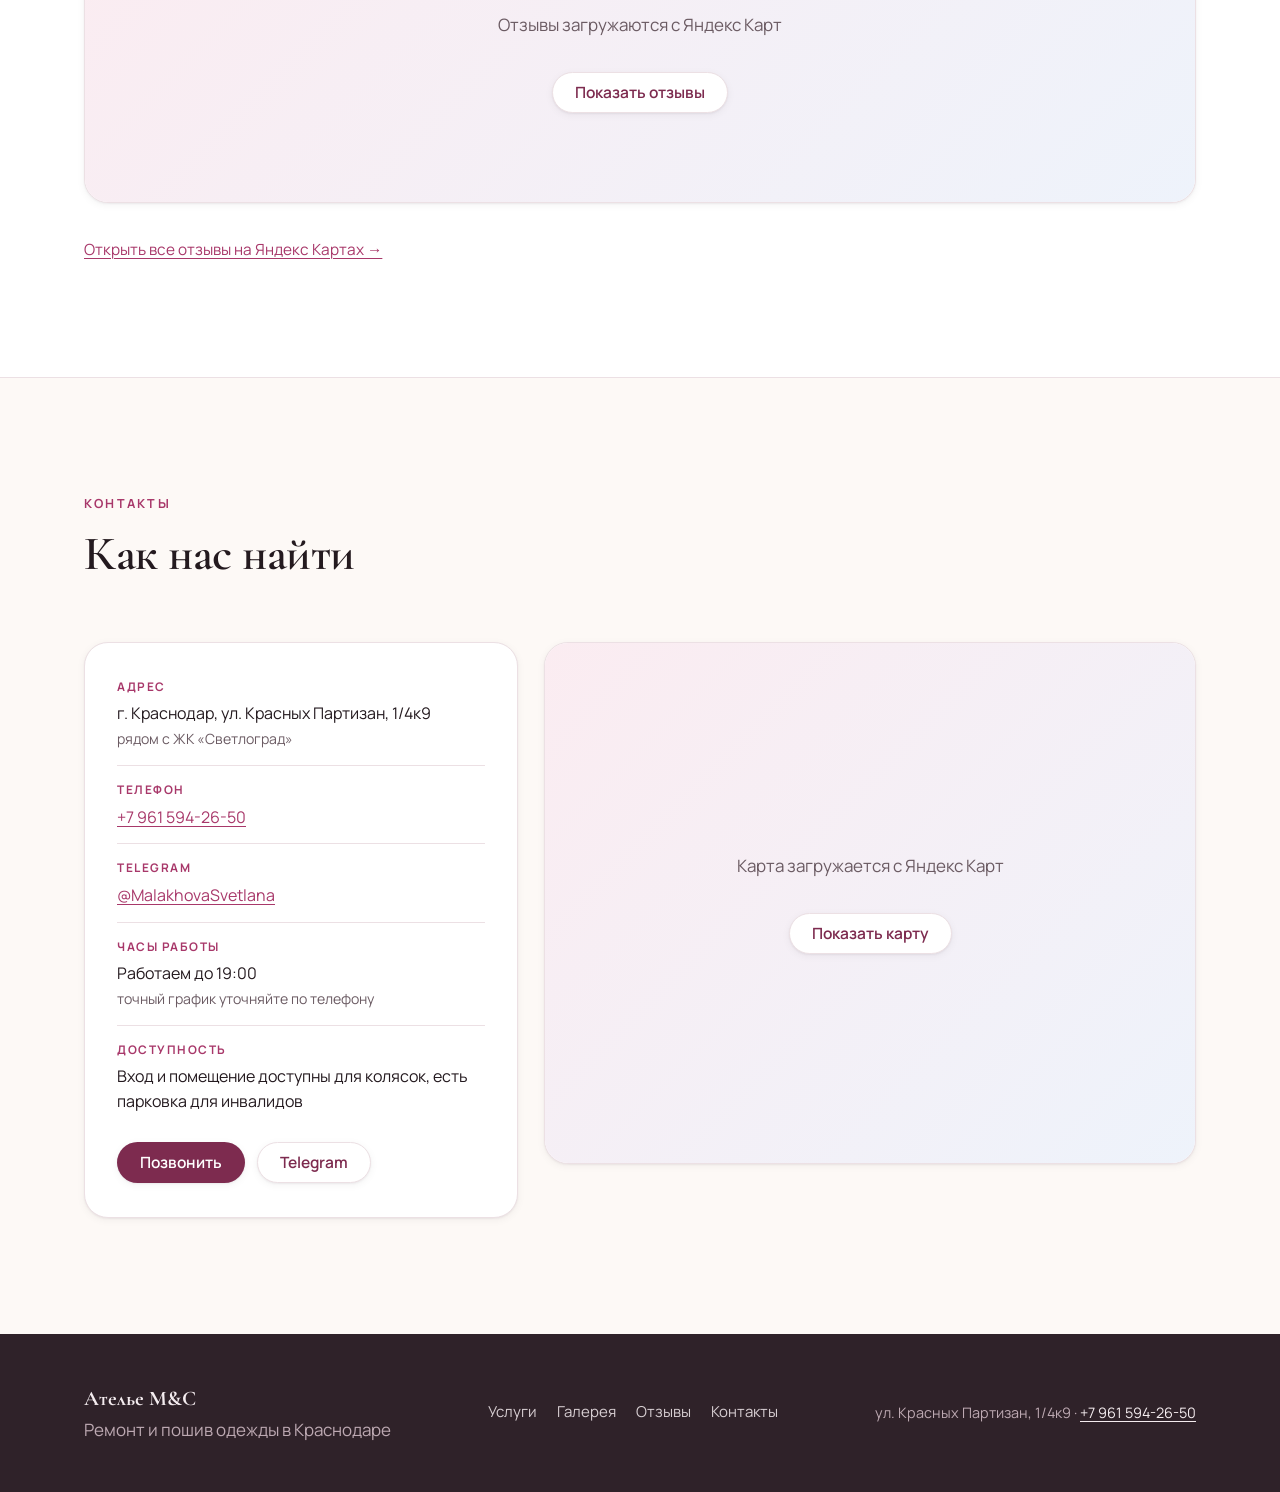
==== commit 58ba2f1d: "Свои фото на услугах «Пошив партиями» и «Вечерние наряды» Вместо стока — ваши работы: - «Пошив парти" ====
--- a/index.html
+++ b/index.html
@@ -167,7 +167,7 @@
 
         <article class="s-card wide reveal">
           <img class="s-img" src="/photos/s9-partii.jpg"
-               alt="Пошив изделий партиями в швейном цехе" loading="lazy" width="700" height="500">
+               alt="Одна модель платья, отшитая в двух цветах — чёрном и белом" loading="lazy" width="700" height="500">
           <div class="s-body">
             <h3>Пошив партиями</h3>
             <p>Массовый пошив — от небольших партий до крупных заказов. Форма и спецодежда,
@@ -196,7 +196,7 @@
 
         <article class="s-card wide reveal">
           <img class="s-img" src="/photos/s8-vecher.jpg"
-               alt="Вечернее платье с вышивкой и отделкой" loading="lazy" width="900" height="600">
+               alt="Вечернее платье из бордовых пайеток с вырезами" loading="lazy" width="900" height="600">
           <div class="s-body">
             <h3>Вечерние наряды</h3>
             <p>Платья для торжеств, выпускного и корпоратива — пошив с нуля
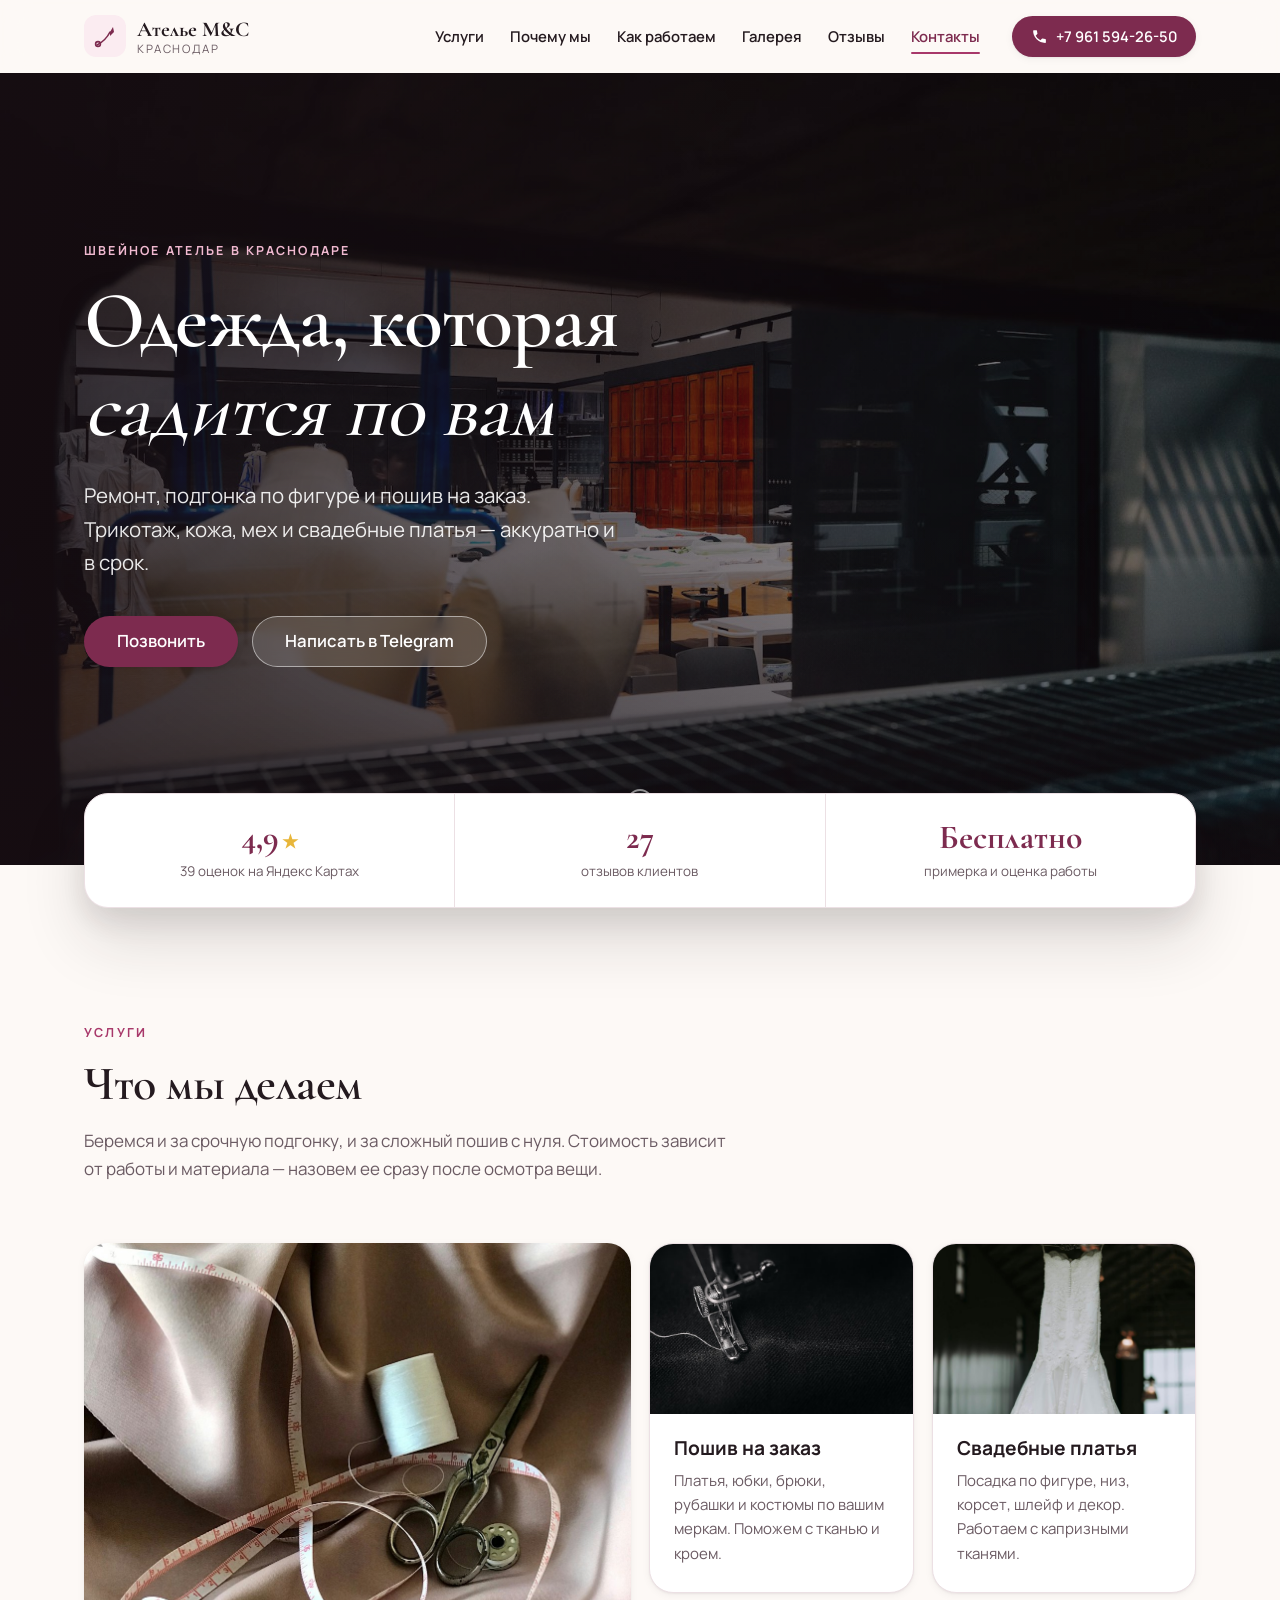
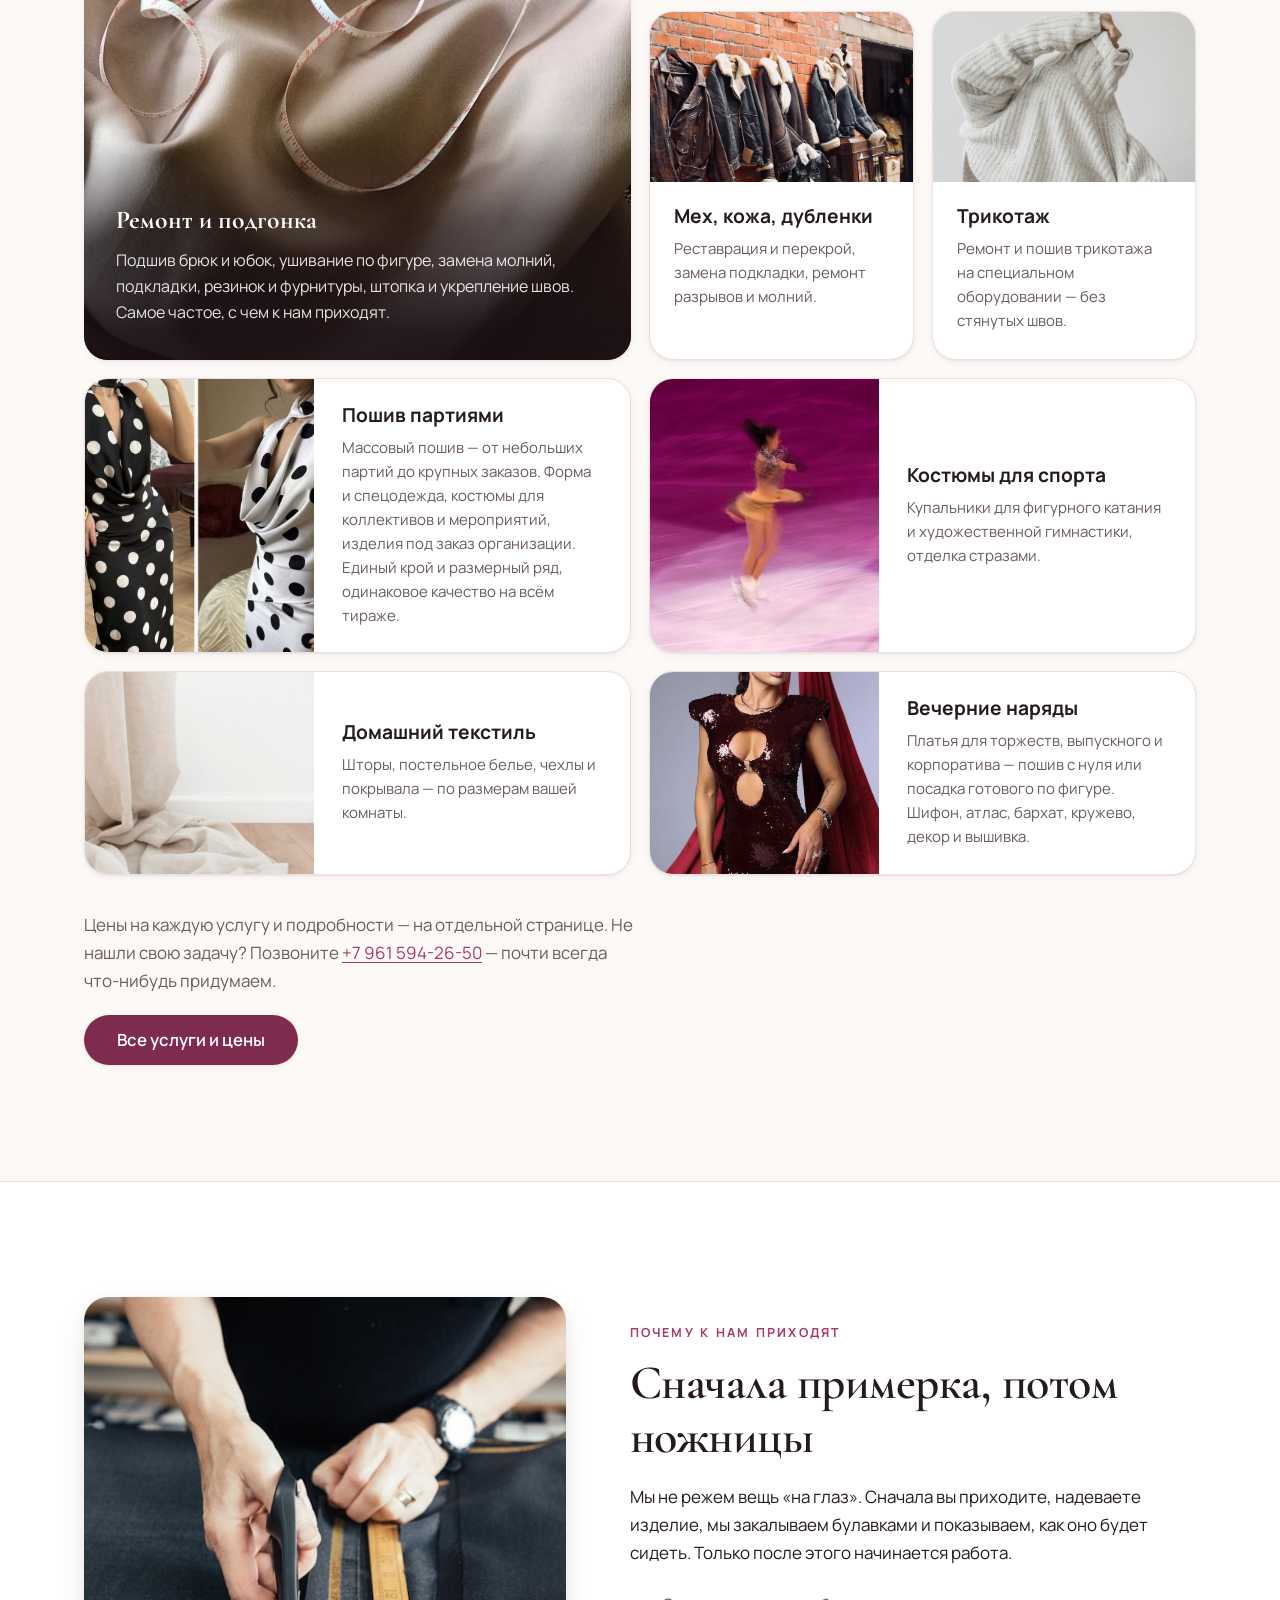
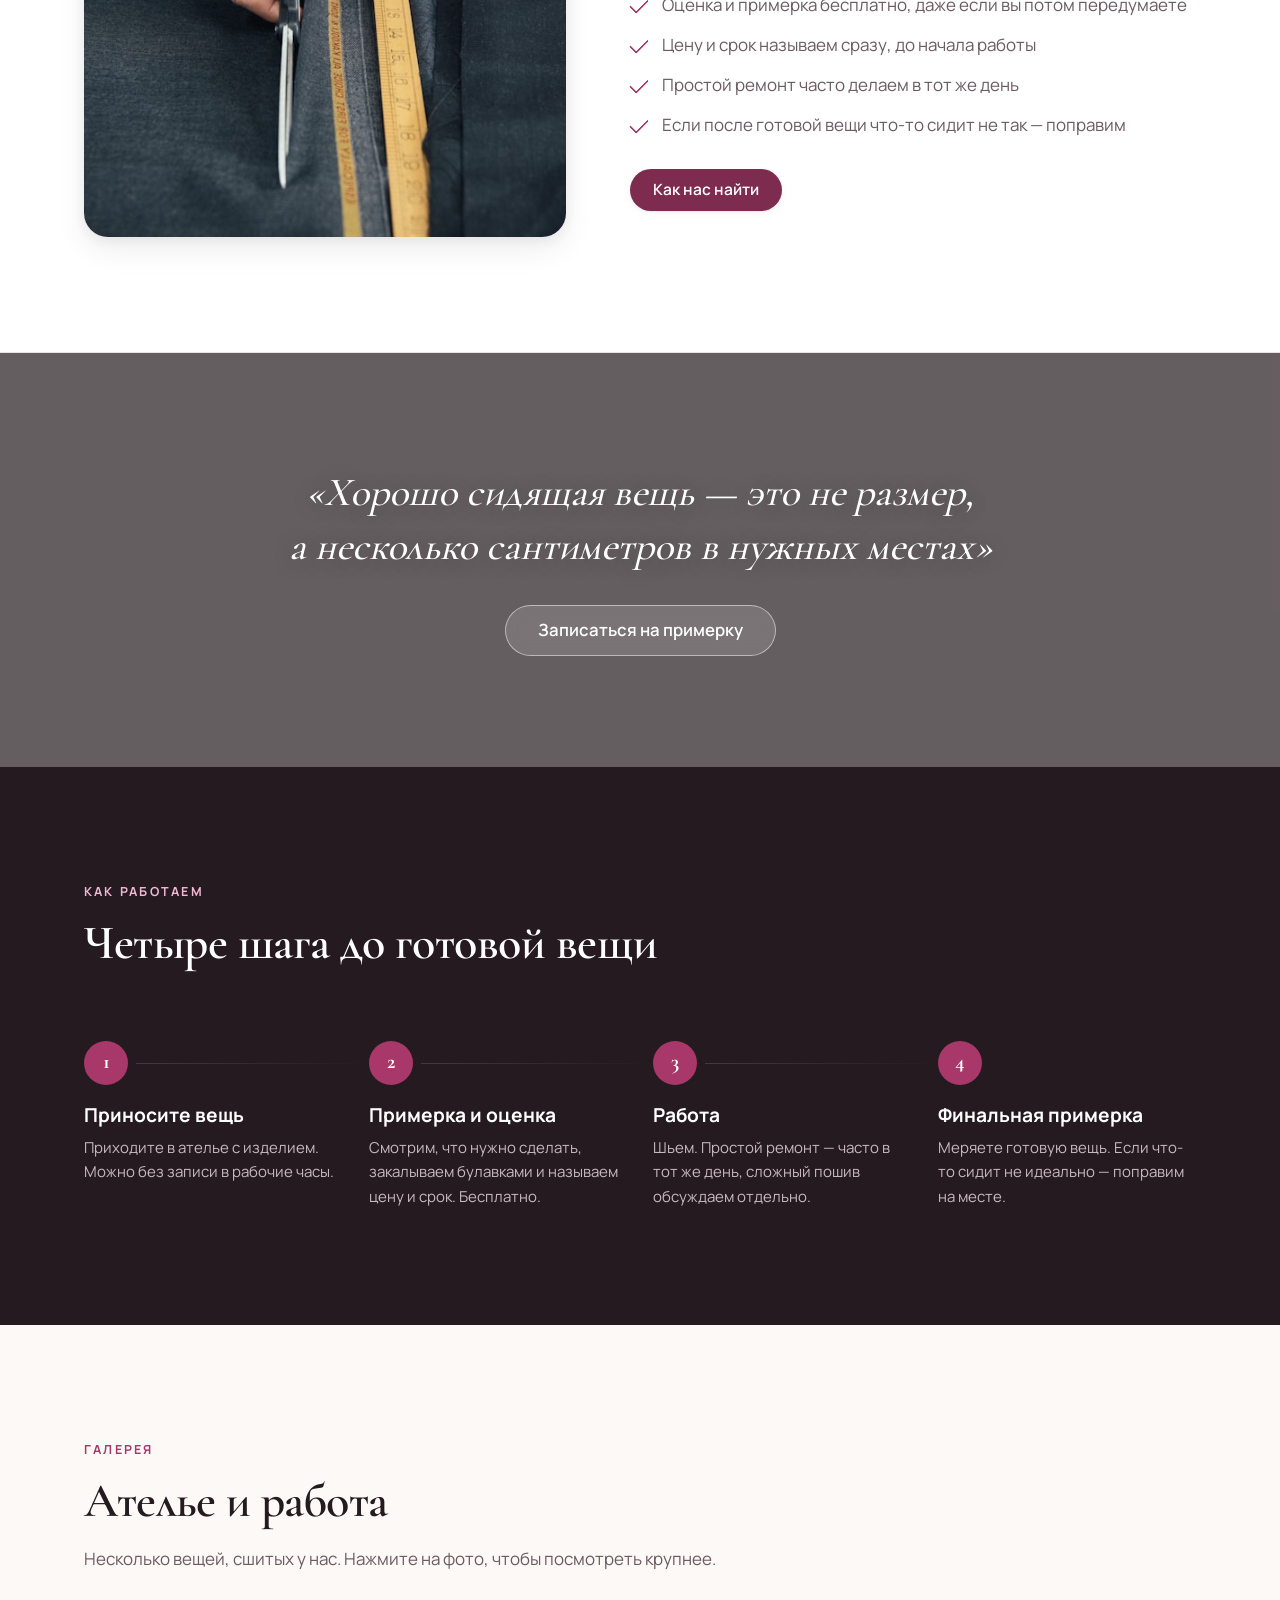
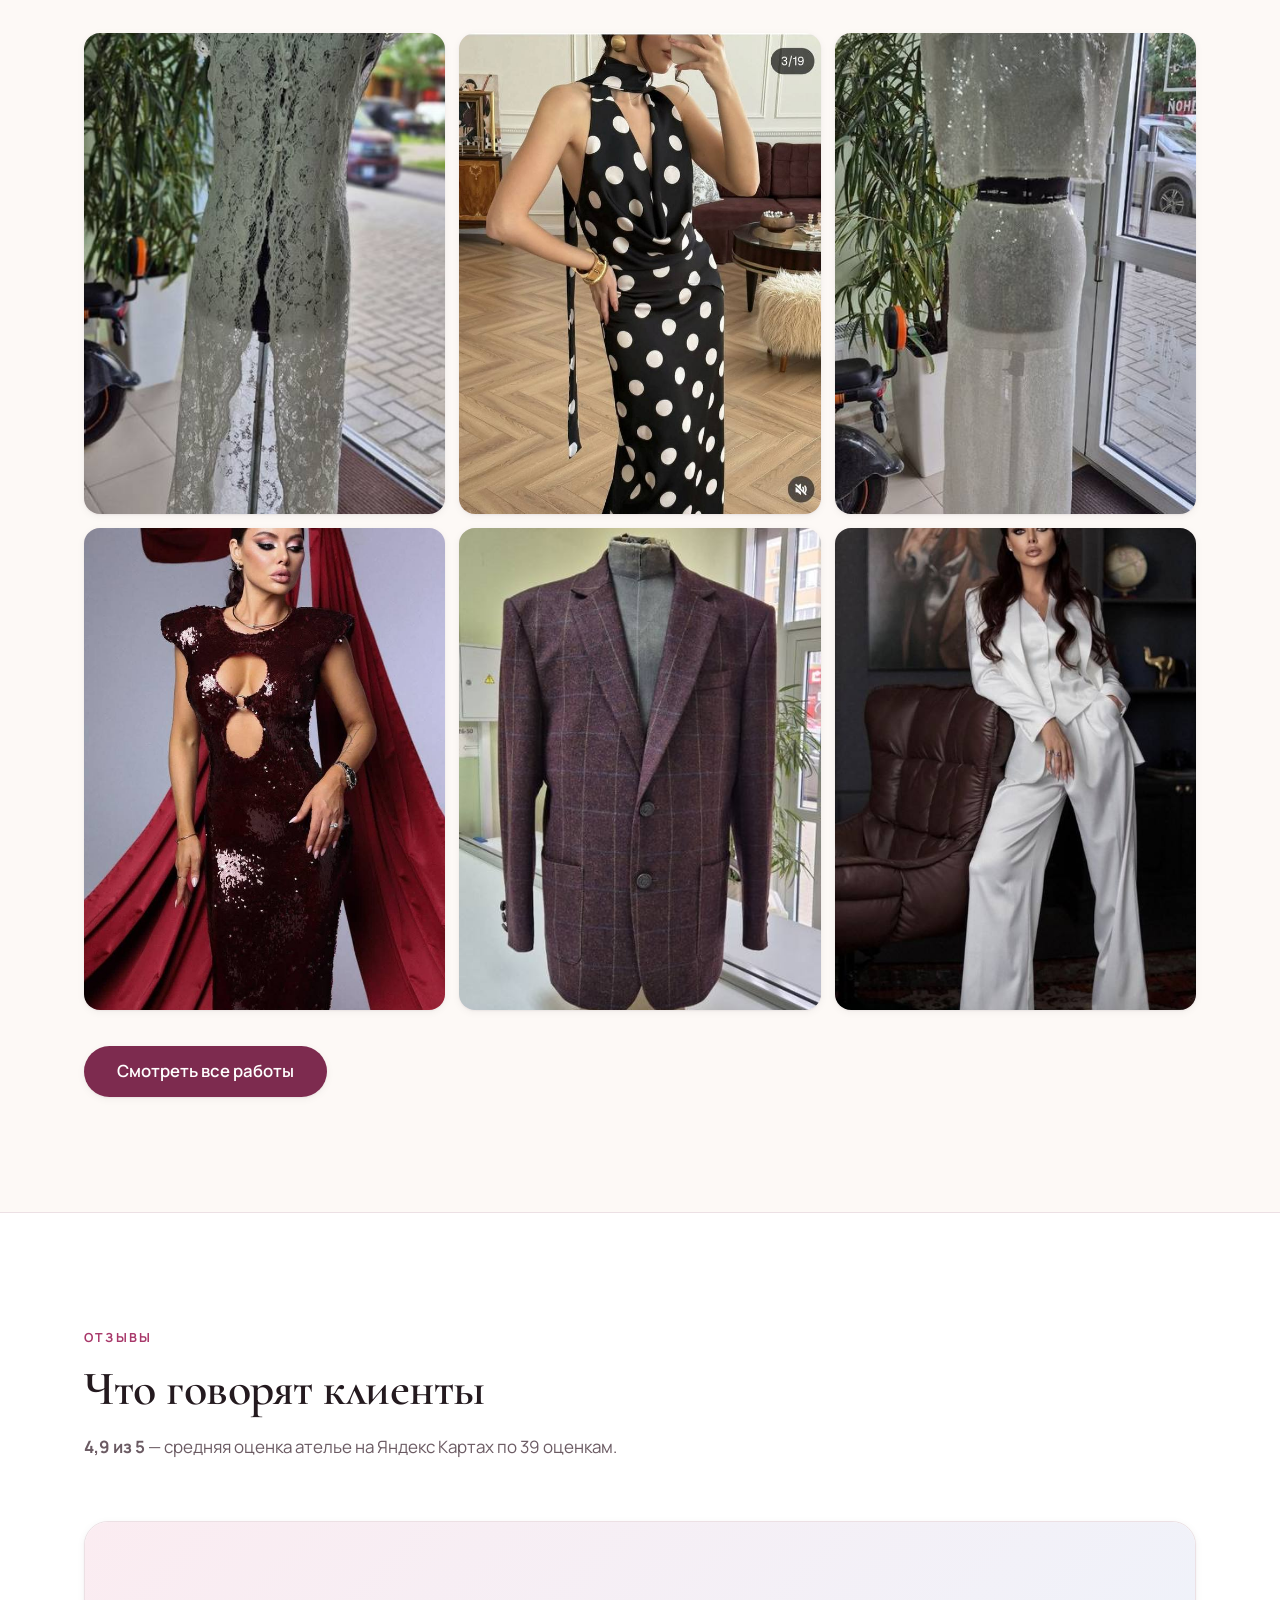
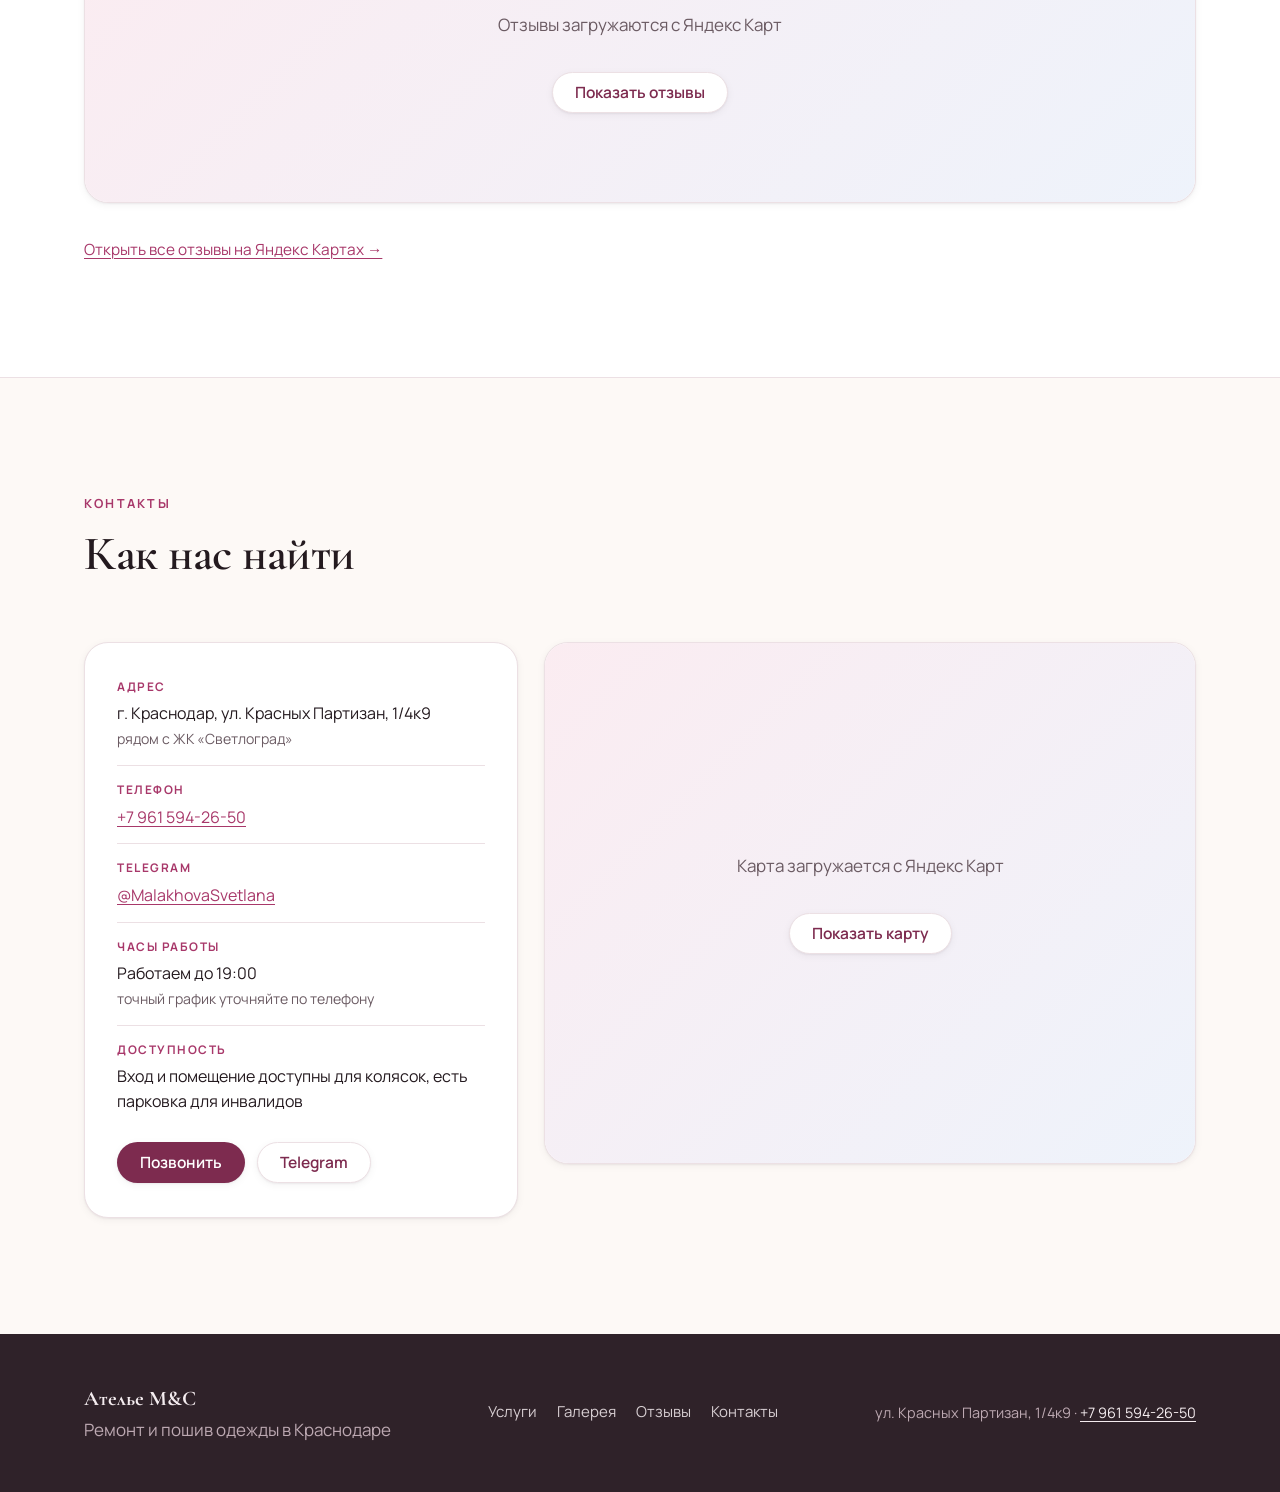
==== commit b76b34f7: "Заменены фото на трёх услугах: свадебное, трикотаж, спорт - Свадебные платья: кружевное платье на ве" ====
--- a/index.html
+++ b/index.html
@@ -140,7 +140,7 @@
 
         <article class="s-card reveal">
           <img class="s-img" src="/photos/s3-svadba.jpg"
-               alt="Свадебное платье с бисерной вышивкой крупным планом" loading="lazy" width="700" height="500">
+               alt="Кружевное свадебное платье на вешалке" loading="lazy" width="700" height="500">
           <div class="s-body">
             <h3>Свадебные платья</h3>
             <p>Посадка по фигуре, низ, корсет, шлейф и декор. Работаем с капризными тканями.</p>
@@ -158,7 +158,7 @@
 
         <article class="s-card reveal">
           <img class="s-img" src="/photos/s5-trikotazh.jpg"
-               alt="Коричневое трикотажное полотно крупным планом" loading="lazy" width="700" height="500">
+               alt="Свитер крупной вязки из шерстяной пряжи" loading="lazy" width="700" height="500">
           <div class="s-body">
             <h3>Трикотаж</h3>
             <p>Ремонт и пошив трикотажа на специальном оборудовании — без стянутых швов.</p>
@@ -178,7 +178,7 @@
 
         <article class="s-card wide reveal">
           <img class="s-img" src="/photos/s6-sport.jpg"
-               alt="Золотистая ткань с пайетками" loading="lazy" width="700" height="500">
+               alt="Фигуристка в блестящем костюме на льду" loading="lazy" width="700" height="500">
           <div class="s-body">
             <h3>Костюмы для спорта</h3>
             <p>Купальники для фигурного катания и художественной гимнастики, отделка стразами.</p>
